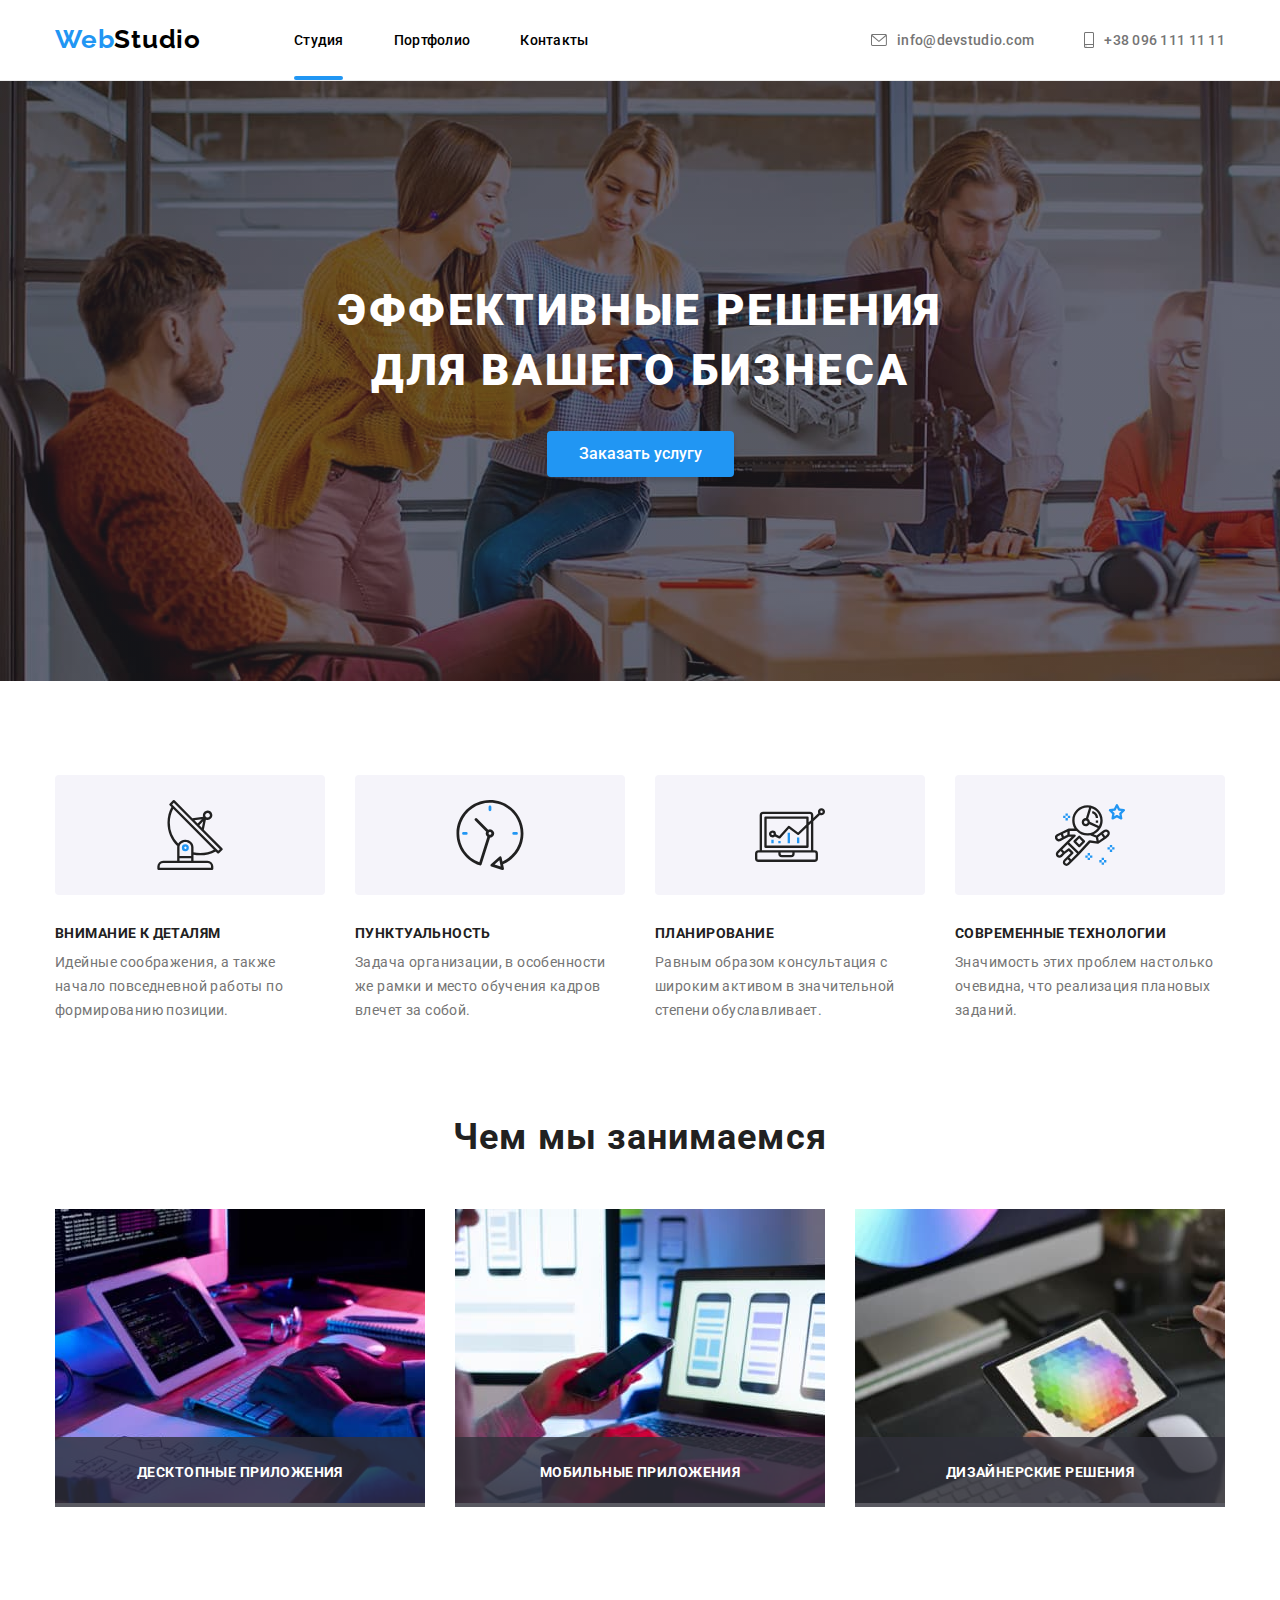
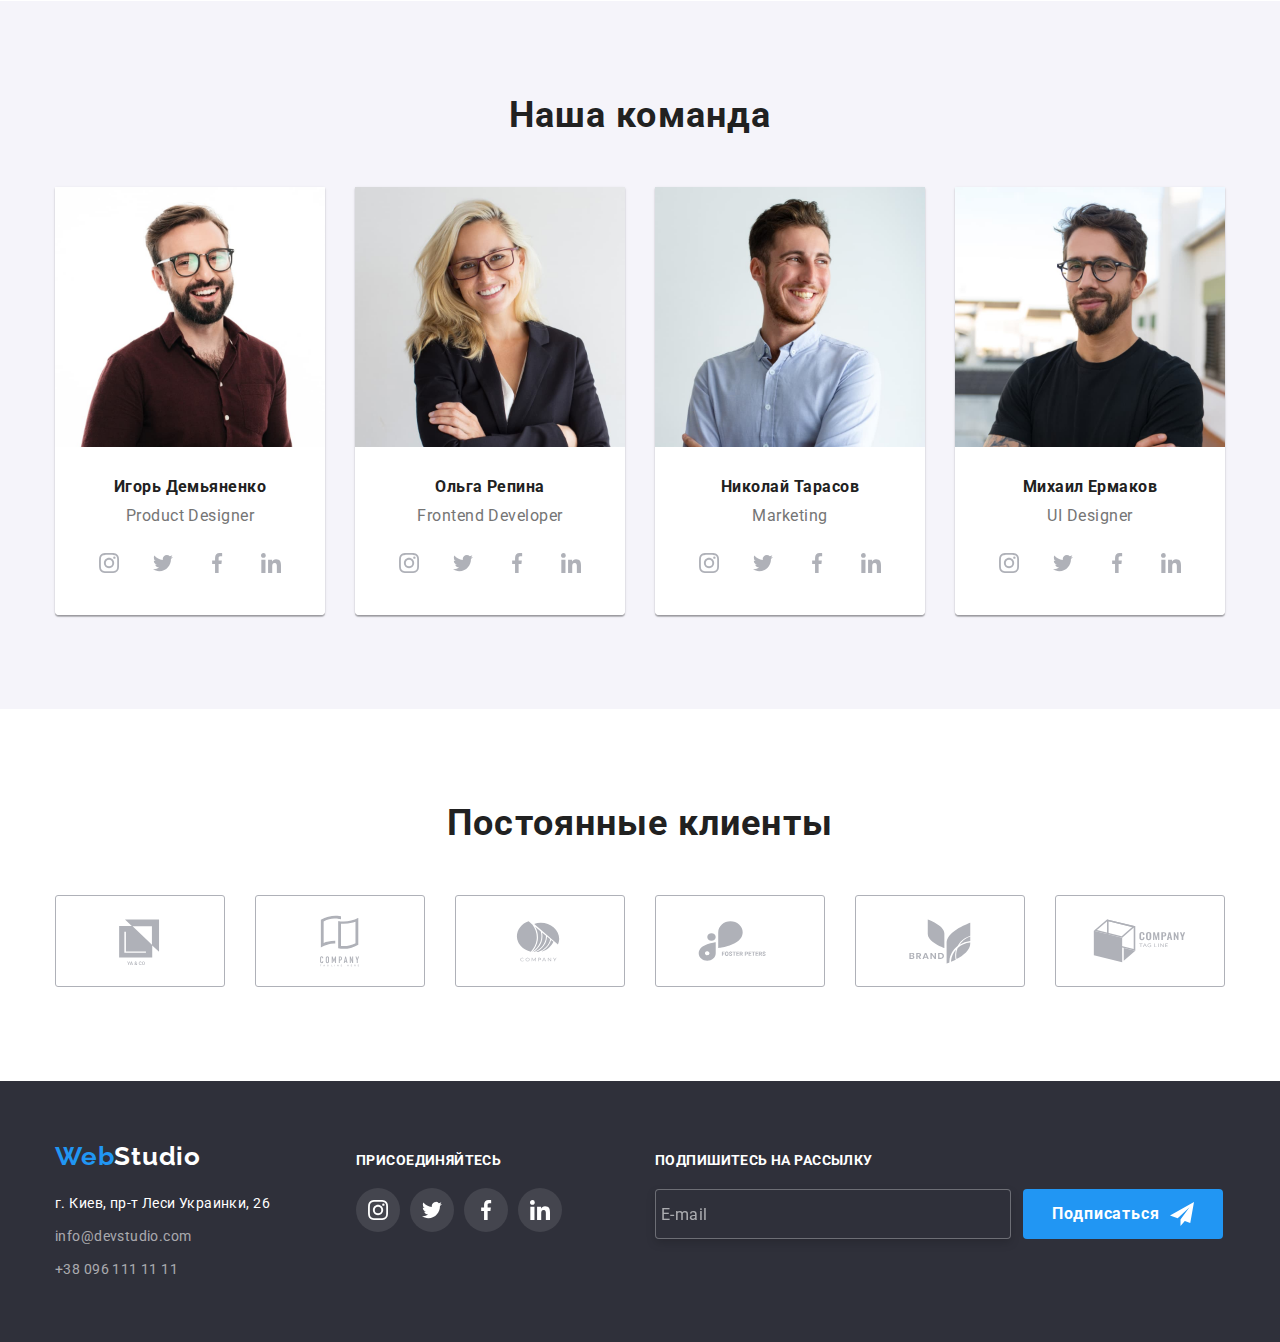
==== index.html @ 6c9bcc51 "HW 8" ====
<!DOCTYPE html>
<html lang="ru">
<head>
    <meta charset="UTF-8">
    <meta http-equiv="X-UA-Compatible" content="IE=edge">
    <meta name="viewport" content="width=device-width, initial-scale=1.0">
    <title>Студия</title>
    <link rel="stylesheet" href="https://fonts.googleapis.com/css2?family=Raleway:wght@700&family=Roboto:wght@400;500;700;900&display=swap" />
    <link rel="stylesheet" href="https://cdnjs.cloudflare.com/ajax/libs/modern-normalize/1.0.0/modern-normalize.min.css" />
    <link rel="stylesheet" href="./css/styles.css">
    <link rel="stylesheet" href="./css/main.min.css" />
</head>
<body class="body">
    
        <!-- HEADER -->

  <header class="page-header">
    <nav class="page-header__nav container">
        <a href="#" class="page-header__logo"><span class="logo-first-part">Web</span>Studio</a>

        <ul class="site-nav">
            <li class="site-nav__item"><a href="./index.html" class="site-nav__link current animation">Студия</a></li>
            <li class="site-nav__item"><a href="./portfolio.html" class="site-nav__link animation">Портфолио</a></li>
            <li class="site-nav__item"><a href="" class="site-nav__link animation">Контакты</a></li>
        </ul>
    
    <ul class="contacts-nav">
        <li class="contacts-nav__item"><a href="mailto:info@devstudio.com" class="contacts-nav__link animation">
            <svg class="contacts-nav__icon" width="16px" height="12px">
                <use href="./images/svg/symbol-defs.svg#icon-envelope"></use>
            </svg> info@devstudio.com
        </a>
        </li>
        <li class="contacts-nav__item"><a href="tel:+380961111111" class="contacts-nav__link animation">
            <svg class="contacts-nav__icon" width="10px" height="16px">
                <use href="./images/svg/symbol-defs.svg#icon-smartphone"></use>
            </svg> +38 096 111 11 11
        </a>
        </li>
    </ul>
    </nav>
</header>
<main>

    <!--Герой-->
    <section class="hero-section overlay">
        <div class="hero container">
            <h1 class="hero__title">Эффективные решения<br>для вашего бизнеса</h1>
            <button type="button" class="button animation" data-modal-open>Заказать услугу</button>
        </div>
    </section>

    <!--ПРЕИМУЩЕСТВА-->
    <section class="section">
        <div class="container">
            <h2 class="title-none">Секция описания</h2>
        <ul class="features-list">
            <li class="features-list__item">
                <div class="features-list__icon">
            <svg width="70px" height="70px">
                <use href="./images/svg/symbol-defs.svg#icon-antenna"></use>
            </svg>
                </div>
                <h2 class="features-list__title">Внимание к деталям</h2>
                <p class="features-list__text">Идейные соображения, а также начало повседневной работы по формированию позиции.
                </p>
            </li>
            <li class="features-list__item">
                <div class="features-list__icon">
                    <svg width="70px" height="70px">
                        <use href="./images/svg/symbol-defs.svg#icon-clock"></use>
                    </svg>
                </div>
                <h2 class="features-list__title">Пунктуальность</h2>
                <p class="features-list__text">Задача организации, в особенности же рамки и место обучения кадров влечет за
                    собой.</p>
            </li>
            <li class="features-list__item">
                <div class="features-list__icon">
                    <svg width="70px" height="70px">
                        <use href="./images/svg/symbol-defs.svg#icon-diagram"></use>
                    </svg>
                </div>
                <h2 class="features-list__title">Планирование</h2>
                <p class="features-list__text">Равным образом консультация с широким активом в значительной степени
                    обуславливает.</p>
            </li>
            <li class="features-list__item">
                <div class="features-list__icon">
                    <svg width="70px" height="70px">
                        <use href="./images/svg/symbol-defs.svg#icon-astronaut"></use>
                    </svg>
                </div>
                <h2 class="features-list__title">Современные технологии</h2>
                <p class="features-list__text">Значимость этих проблем настолько очевидна, что реализация плановых заданий.</p>
            </li>
        </ul>
        </div>

    </section>

    <!--Чем мы занимаемся-->
    <section class="section">
<div class="container">
        <h2 class="section-title">Чем мы занимаемся</h2>
        <uL class="work-list">
            <li class="work-list__item"><img src="./images/box1.jpg" alt="рабочий стол1" width="370">
                <p class="work-list__text">десктопные приложения</p>
            </li>
            <li class="work-list__item"><img src="./images/box2.jpg" alt="рабочий стол2" width="370">
                <p class="work-list__text">мобильные приложения</p>
            </li>
            <li class="work-list__item"><img src="./images/box3.jpg" alt="рабочий стол3" width="370">
                <p class="work-list__text">дизайнерские решения</p>
            </li>
        </uL>
        </div>

    </section>

    <!--Наша команда-->
    <section class="section section-color">
        <div class="container">

        <h2 class="section-title">Наша команда</h2>

        <ul class="team-list">
            <li class="team-list__item">
                <img class="team-list__photo" src="./images/productdesigner.jpg" alt="product designer" width="270">
            <div class="team-description">
                <h3 class="team-description__member">Игорь Демьяненко</h3>
                <p class="team-description__position">Product Designer</p>

                <ul class="icons-list">
                    <li class="icons-list__item">
                        <a href="" class="icons-list__link animation">
                            <svg class="icons-list__icon">
                                <use href="./images/svg/symbol-defs.svg#icon-instagram"></use>
                            </svg>
                        </a>
                    </li>
                    <li class="icons-list__item">
                        <a href="" class="icons-list__link animation">
                            <svg class="icons-list__icon">
                                <use href="./images/svg/symbol-defs.svg#icon-twitter"></use>
                            </svg>
                        </a>
                    </li>
                    <li class="icons-list__item">
                        <a href="" class="icons-list__link animation">
                            <svg class="icons-list__icon">
                                <use href="./images/svg/symbol-defs.svg#icon-facebook"></use>
                            </svg>
                        </a>
                    </li>
                    <li class="icons-list__item">
                        <a href="" class="icons-list__link animation">
                            <svg class="icons-list__icon">
                                <use href="./images/svg/symbol-defs.svg#icon-linkedin"></use>
                            </svg>
                        </a>
                    </li>                
                </ul>
            </div>
            </li>
            <li class="team-list__item">
                <img class="team-list__photo" src="./images/frontend.jpg" alt="fronten developer" width="270">
                <div class="team-description">
                    <h3 class="team-description__member">Ольга Репина</h3>
                    <p class="team-description__position">Frontend Developer</p>

                <ul class="icons-list">
                    <li class="icons-list__item">
                        <a href="" class="icons-list__link animation">
                            <svg class="icons-list__icon">
                                <use href="./images/svg/symbol-defs.svg#icon-instagram"></use>
                            </svg>
                        </a>
                    </li>
                    <li class="icons-list__item">
                        <a href="" class="icons-list__link animation">
                            <svg class="icons-list__icon">
                                <use href="./images/svg/symbol-defs.svg#icon-twitter"></use>
                            </svg>
                        </a>
                    </li>
                    <li class="icons-list__item">
                        <a href="" class="icons-list__link animation">
                            <svg class="icons-list__icon">
                                <use href="./images/svg/symbol-defs.svg#icon-facebook"></use>
                            </svg>
                        </a>
                    </li>
                    <li class="icons-list__item">
                        <a href="" class="icons-list__link animation">
                            <svg class="icons-list__icon">
                                <use href="./images/svg/symbol-defs.svg#icon-linkedin"></use>
                            </svg>
                        </a>
                    </li>
                </ul>
                </div>
            </li>
            <li  class="team-list__item">
                <img class="team-list__photo" src="./images/marketing.jpg" alt="marketing" width="270">
                <div class="team-description">
                    <h3 class="team-description__member">Николай Тарасов</h3>
                    <p class="team-description__position">Marketing</p>

                <ul class="icons-list">
                    <li class="icons-list__item">
                        <a href="" class="icons-list__link animation">
                            <svg class="icons-list__icon">
                                <use href="./images/svg/symbol-defs.svg#icon-instagram"></use>
                            </svg>
                        </a>
                    </li>
                    <li class="icons-list__item">
                        <a href="" class="icons-list__link animation">
                            <svg class="icons-list__icon">
                                <use href="./images/svg/symbol-defs.svg#icon-twitter"></use>
                            </svg>
                        </a>
                    </li>
                    <li class="icons-list__item">
                        <a href="" class="icons-list__link animation">
                            <svg class="icons-list__icon">
                                <use href="./images/svg/symbol-defs.svg#icon-facebook"></use>
                            </svg>
                        </a>
                    </li>
                    <li class="icons-list__item">
                        <a href="" class="icons-list__link animation">
                            <svg class="icons-list__icon">
                                <use href="./images/svg/symbol-defs.svg#icon-linkedin"></use>
                            </svg>
                        </a>
                    </li>
                </ul>
                </div>
            </li>
            <li class="team-list__item">
                <img class="team-list__photo" src="./images/ui.jpg" alt="ui designer" width="270">
                <div class="team-description">
                    <h3 class="team-description__member">Михаил Ермаков</h3>
                    <p class="team-description__position">UI Designer</p>
                    
                <ul class="icons-list">
                    <li class="icons-list__item">
                        <a href="" class="icons-list__link animation">
                            <svg class="icons-list__icon">
                                <use href="./images/svg/symbol-defs.svg#icon-instagram"></use>
                            </svg>
                        </a>
                    </li>
                    <li class="icons-list__item">
                        <a href="" class="icons-list__link animation">
                            <svg class="icons-list__icon">
                                <use href="./images/svg/symbol-defs.svg#icon-twitter"></use>
                            </svg>
                        </a>
                    </li>
                    <li class="icons-list__item">
                        <a href="" class="icons-list__link animation">
                            <svg class="icons-list__icon">
                                <use href="./images/svg/symbol-defs.svg#icon-facebook"></use>
                            </svg>
                        </a>
                    </li>
                    <li class="icons-list__item">
                        <a href="" class="icons-list__link animation">
                            <svg class="icons-list__icon">
                                <use href="./images/svg/symbol-defs.svg#icon-linkedin"></use>
                            </svg>
                        </a>
                    </li>
                </ul>
                </div>
            </li>
        </ul>
    </div>
    </section>

<!-- CLIENTS SECTION -->

    <section class="section">
        <div class="container">
            <h2 class="section-title">Постоянные клиенты</h2>
            <ul class="clients-list">
                <li class="clients-list__item">
                    <a href="#" class="clients-list__link animation">
                        <svg width="106px" height="60px" class="clients-list__icon">
                            <use href="./images/svg/symbol-defs.svg#icon-logo1"></use>
                        </svg>
                    </a>
                </li>
                <li class="clients-list__item">
                    <a href="#" class="clients-list__link animation">
                        <svg width="106px" height="60px" class="clients-list__icon">
                            <use href="./images/svg/symbol-defs.svg#icon-logo2"></use>
                        </svg>
                    </a>
                </li>
                <li class="clients-list__item">
                    <a href="#" class="clients-list__link animation">
                        <svg width="106px" height="60px" class="clients-list__icon">
                            <use href="./images/svg/symbol-defs.svg#icon-logo3"></use>
                        </svg>
                    </a>
                </li>
                <li class="clients-list__item">
                    <a href="#" class="clients-list__link animation">
                        <svg width="106px" height="60px" class="clients-list__icon">
                            <use href="./images/svg/symbol-defs.svg#icon-logo4"></use>
                        </svg>
                    </a>
                </li>
                <li class="clients-list__item">
                    <a href="#" class="clients-list__link animation">
                        <svg width="106px" height="60px" class="clients-list__icon">
                            <use href="./images/svg/symbol-defs.svg#icon-logo5"></use>
                        </svg>
                    </a>
                </li>
                <li class="clients-list__item">
                    <a href="#" class="clients-list__link animation">
                        <svg width="106px" height="60px" class="clients-list__icon">
                            <use href="./images/svg/symbol-defs.svg#icon-logo6"></use>
                        </svg>
                    </a>
                </li>
            </ul>
        </div>
    </section>

</main>

<!--Футер-->
<footer class="footer">
    <div class="container footer-container">
        <div class="footer-adress">
            <a
                href="#"
                class="logo-footer"
            ><span class="logo-first-part">Web</span>Studio</a>

            <ul class="contacts-list">
                <li class="contacts-list__street"><a href="address:г.Киев,пр-тЛесиУкраинки,26">г. Киев, пр-т Леси
                        Украинки,
                        26</a></li>
                <li class="contacts-list__contact"><a href="mailto:info@devstudio.com">info@devstudio.com</a></li>
                <li class="contacts-list__contact"><a href="tel:+380961111111">+38 096 111 11 11</a></li>
            </ul>

        </div>
        <div class="footer-icons">
            <p class="footer-icons__title">присоединяйтесь</p>
            <ul class="footer-icons__list">
                <li class="footer-icons__item">
                    <a
                        class="footer-icons__link animation"
                        href="">
                        <svg width="20px" height="20px" class="footer-icons__icon">
                            <use href="./images/svg/symbol-defs.svg#icon-instagram"></use>
                        </svg>
                    </a>
                </li>
                <li class="footer-icons__item">
                    <a
                        class="footer-icons__link animation"href="">
                        <svg width="20px" height="20px" class="footer-icons__icon">
                            <use href="./images/svg/symbol-defs.svg#icon-twitter"></use>
                        </svg>
                    </a>
                </li>
                <li class="footer-icons__item">
                    <a
                        class="footer-icons__link animation"href="">
                        <svg width="20px" height="20px" class="footer-icons__icon">
                            <use href="./images/svg/symbol-defs.svg#icon-facebook"></use>
                        </svg>
                    </a>
                </li>
                <li class="footer-icons__item">
                    <a
                        class="footer-icons__link animation"href="">
                        <svg width="20px" height="20px" class="footer-icons__icon">
                            <use href="./images/svg/symbol-defs.svg#icon-linkedin"></use>
                        </svg>
                    </a>
                </li>
            </ul>
        </div>

        <form class="footer-form">

            <p class="subscribe-title">Подпишитесь на рассылку</p>

            <div class="footer-subscribe">
                <label class="footer-subscribe__lable">
                    <input class="footer-subscribe__input" type="email" name="email" placeholder="E-mail" required/>
                </label>
                <button
                    class="footer-subscribe__button animation"
                    type="submit">Подписаться
                    <svg class="footer-subscribe__svg" width="24px" height="24px">
                        <use href="./images/svg/symbol-defs.svg#icon-send"></use>
                    </svg>

                </button>
            </div>
        </form>

    </div>
    </div>
</footer>

        <div class="backdrop is-hidden" data-modal>
            <div class="modal">
                <button class="modal-close animation" data-modal-close>
                    <svg width="11px" height="11px">
                        <use href="./images/svg/symbol-defs.svg#icon-button"></use>
                    </svg>
                </button>

                
                <form class="modal-form" name="callback-form" autocomplete="on">
                    <p class="modal-form__title">Оставьте свои данные, мы вам перезвоним</p>
                    
                    <label class="modal-form__lable">
                        <span class="modal-form__data">Имя</span>
                        <input class="modal-form__input" type="text" name="username" required autofocus/>
                        <svg class="modal-form__icon anmation" width="18px" height="18px">
                            <use href="./images/svg/symbol-defs.svg#icon-person"></use>
                        </svg>
                    </label>


                    <label class="modal-form__lable">
                        <span class="modal-form__data">Телефон</span>
                        <input class="modal-form__input" type="tel" name="phone_number" required />
                        <svg class="modal-form__icon anmation" width="18px" height="18px">
                            <use href="./images/svg/symbol-defs.svg#icon-phone"></use>
                        </svg>
                    </label>

                    <label class="modal-form__lable">
                        <span class="modal-form__data">Email</span>
                        <input class="modal-form__input" type="email" name="email" required />
                        <svg class="modal-form__icon anmation" width="18px" height="18px">
                            <use href="./images/svg/symbol-defs.svg#icon-email"></use>
                        </svg>
                    </label>

                    <label class="modal-form__lable">
                        <span class="modal-form__data">Комментарий</span>
                        <textarea class="modal-form__comment animation" name="comment" placeholder="Введите текст"></textarea>
                    </label>

                    <label class="policy-form">
                        <input class="policy-form__input" type="checkbox" name="policy" required />
                        <span class="policy-form__checkbox"></span>
                        <span class="policy-form__lable">Соглашаюсь с рассылкой и принимаю <span class="policy-form__link"><a href="#">Условия договора</a></span></span>
                    </label>

                        <button class="policy-form__button animation" type="submit">Отправить</button>
                    
                    </form>
            </div>
        </div>

<script src="./js/modal.js"></script>
</body>
</html>
---- css/styles.css ----
/* ПОРТФОЛИО */
/* 
.portfolio-list {
  display: flex;
  flex-wrap: wrap;
  padding-bottom: 94px;
}

.portfolio-list__item {
  width: 370px;
  margin: 0 30px 30px 0;
}

.portfolio-list__item:nth-child(3n) {
  margin-right: 0;
}

.portfolio-overlay__project {
  display: block;
  width: 100%;
  height: auto;
}

.text-holder__title {
  padding-top: 20px;
  padding-left: 24px;
  padding-right: 24px;
  padding-bottom: 0px;
  margin-bottom: 4px;
}

.text-holder__text {
  padding-top: 0px;
  padding-left: 24px;
  padding-right: 24px;
  padding-bottom: 20px;
}

.text-holder {
  border: 1px solid var(--gray);
  background-color: var(--primary-background-color);
}

.text-holder__title {
  color: var(--title-text-color);
  font-weight: bold;
  font-size: 18px;
  line-height: 2.111;
  letter-spacing: 0.06em;
}

.text-holder__text {
  font-size: 16px;
  line-height: 1.875;
  letter-spacing: 0.03em;
}

.portfolio-list__link:hover,
.portfolio-list__link:focus {
  display: block;
  border-radius: 0px 0px 4px 4px;
  transition: opacity 250ms var(--animation-timing-function);
}

.portfolio-overlay {
  position: relative;
  overflow: hidden;
}

.thumb {
  position: absolute;

  top: 0;
  left: 0;
  width: 100%;
  height: 100%;

  transform: translateY(100%);
  transition: transform 250ms var(--animation-timing-function);
  background-color: rgba(33, 150, 243, 0.9);
}

.thumb__text {
  font-family: Roboto;
  font-style: normal;
  font-weight: normal;
  font-size: 18px;
  line-height: 1.555;
  letter-spacing: 0.03em;
  color: rgba(255, 255, 255, 1);
  margin: 63px 24px;
}

.portfolio-list__link:hover .thumb,
.portfolio-list__link:focus .thumb {
  transform: translateY(0);
}

.portfolio-list__item:hover {
  box-shadow: 0px 1px 3px rgba(0, 0, 0, 0.12), 0px 1px 1px rgba(0, 0, 0, 0.14),
    0px 2px 1px rgba(0, 0, 0, 0.2);
} */
/* FOOTER */

/* .footer {
  background-color: var(--footer-hero);
  padding-top: 60px;
  padding-bottom: 60px;
  display: block;
}

.footer-container {
  display: flex;
  align-items: baseline;
}

.footer-adress {
  width: 231px;
  margin-right: 70px;
}

.contacts-list__street {
  margin-bottom: 9px;
}

.contacts-list__contact:not(:last-child) {
  display: inline-block;
  margin-bottom: 9px;
}

/* .logo-first-part {
  color: var(--accent-color);
  font-family: Raleway;
  font-weight: bold;
  font-size: 26px;
  line-height: 1.192;
  letter-spacing: 0.03em;
}

.logo-footer {
  display: block;
  color: var(--primary-background-color);
  font-family: Raleway;
  font-weight: 700;
  font-size: 26px;
  line-height: 1.192;
  letter-spacing: 0.03em;
  margin-bottom: 20px;
} */

/* .contacts-list__street {
  color: var(--primary-background-color);
  font-family: Roboto, sans-serif;
  font-size: 14px;
  line-height: 1.714;
  letter-spacing: 0.03em;
}

.contacts-list__contact {
  color: var(--footer-contact-color);
  font-family: Roboto, sans-serif;
  font-size: 14px;
  line-height: 1.714;
  letter-spacing: 0.03em;
}  */

/* .footer-icons {
  margin-right: 93px;
}

.footer-icons__title {
  font-family: Roboto;
  font-style: normal;
  font-weight: bold;
  font-size: 14px;
  line-height: 1.142;
  letter-spacing: 0.03em;
  text-transform: uppercase;

  color: var(--primary-background-color);
}

.footer-icons__list {
  display: flex;
  margin-top: 20px;
  width: 206px;
}

.footer-icons__item:not(:last-child) {
  margin-right: 10px;
}

.footer-icons__link {
  display: flex;
  justify-content: center;
  align-items: center;
  width: 44px;
  height: 44px;
  border-radius: 50%;
  background: rgba(255, 255, 255, 0.1);
}

.footer-icons__link:hover,
.footer-icons__link:focus {
  background: var(--accent-color);
}

.footer-icons__icon {
  fill: var(--primary-background-color);
} */

/* ФОРМА В ФУТЕРЕ */

/* .subscribe-title {
  display: block;
  margin-bottom: 20px;
  font-weight: bold;
  font-size: 14px;
  line-height: 1.14;
  letter-spacing: 0.03em;
  text-transform: uppercase;
  color: var(--white-color);
  color: var(--primary-background-color);
}

.footer-subscribe {
  display: flex;
}

.footer-subscribe__input {
  padding: 5px 5px;
  margin-right: 12px;
  border: 1px solid rgba(255, 255, 255, 0.3);
  box-sizing: border-box;
  filter: drop-shadow(0px 4px 4px rgba(0, 0, 0, 0.15));
  border-radius: 4px;
  width: 356px;
  height: 50px;

  font-family: inherit;
  font-size: 100%;
  line-height: 1.15;

  background-color: var(--footer-hero);
}

.footer-subscribe__input::placeholder {
  font-family: Roboto;
  font-style: normal;
  font-weight: normal;
  font-size: 16px;
  line-height: 1.25;

  display: flex;
  align-items: center;
  letter-spacing: 0.03em;

  color: rgba(255, 255, 255, 0.6);
}

.footer-subscribe__button {
  display: flex;
  justify-content: center;
  align-items: center;

  color: var(--primary-background-color);
  background-color: var(--accent-color);
  width: 200px;
  height: 50px;
  font-weight: bold;
  font-size: 16px;
  line-height: 1.87;
  letter-spacing: 0.06em;
  border-radius: 4px;

  border: none;
  cursor: pointer;
}

.footer-subscribe__button:hover,
.footer-subscribe__button:focus,
.footer-subscribe__button:active {
  color: var(--primary-background-color);
  background-color: var(--accent-color);
}
.footer-subscribe__svg {
  margin-left: 10px;
} */

/* МОДАЛЬНОЕ ОКНО */

/* .backdrop {
  position: fixed;
  top: 0;
  left: 0;
  z-index: 2;
  width: 100%;
  height: 100%;
  background-color: rgba(0, 0, 0, 0.2);

  opacity: 1;
  transition: opacity 250ms var(--animation-timing-function);
} */

/* .modal {
  position: absolute;
  top: 50%;
  left: 50%;

  transform: translate(-50%, -50%) scale(1);
  transition: transform 250ms var(--animation-timing-function);

  min-width: 528px;
  min-height: 581px;

  background-color: var(--primary-background-color);
  box-shadow: 0px 1px 3px rgba(0, 0, 0, 0.12), 0px 1px 1px rgba(0, 0, 0, 0.14),
    0px 2px 1px rgba(0, 0, 0, 0.2);
  border-radius: 4px;
}

.modal-close:hover,
.modal-close:focus {
  fill: var(--accent-color);
}

.is-hidden .modal {
  transform: translate(-50%, -50%) rotate(90deg);
}

.is-hidden {
  opacity: 0;
  pointer-events: none;
  visibility: hidden;
  transition: opacity 250ms var(--animation-timing-function),
    visibility 250ms var(--animation-timing-function);
}

.modal-close {
  position: absolute;
  top: 0;
  right: 0;
  width: 30px;
  height: 30px;
  border-radius: 50%;
  border: 1px solid rgba(0, 0, 0, 0.1);
  background-color: var(--primary-background-color);
  color: rgba(0, 0, 0, 1);

  margin-top: 8px;
  margin-right: 8px;

  display: flex;
  justify-content: center;
  align-items: center;
  cursor: pointer;
} */
/* ФОРМА ЗАКАЗА ОБРАТНОГО ЗВОНКА */

/* .modal-form {
  display: block;
  margin-left: auto;
  padding: 40px;
}
.modal-form__title {
  color: var(--title-text-color);
  font-family: Roboto;
  font-style: normal;
  font-weight: bold;
  font-size: 20px;
  line-height: 1.15;
  text-align: center;
  letter-spacing: 0.03em;
  padding-bottom: 12px;
}

.modal-form__lable {
  position: relative;
  display: flex;
  flex-direction: column;
  margin-bottom: 10px;
}

.modal-form__lable ::placeholder {
  font-size: 12px;
  line-height: 1.166;
  letter-spacing: 0.01em;

  color: rgba(117, 117, 117, 0.5);
}

.modal-form__data {
  margin-bottom: 4px;
  font-size: 12px;
  line-height: 1.166;
  letter-spacing: 0.01em;
  color: #757575;
}

.modal-form__input {
  height: 40px;
  border: 1px solid rgba(33, 33, 33, 0.2);
  border-radius: 4px;
  padding-left: 40px;
  font: inherit;
}

.modal-form__icon {
  position: absolute;
  left: 12px;
  bottom: 4px;
  transform: translateY(-50%);
  display: inline-block;
}

.modal-form__lable:focus-within .modal-form__input {
  outline-color: var(--accent-color);
}

.modal-form__lable:focus-within .modal-form__icon {
  fill: var(--accent-color);
}

.modal-form__input:hover {
  border-color: var(--accent-color);
  transition: border-color 250ms var(--timing);
}

.modal-form__comment {
  border: 1px solid rgba(33, 33, 33, 0.2);
  border-radius: 4px;
  height: 120px;
  padding: 12px 16px;
  resize: none;
}

.modal-form__comment:hover {
  border-color: var(--accent-color);
  transition: border-color 250ms var(--animation-timing-function);
}

.modal-form__comment:focus-within {
  outline-color: var(--accent-color);
}

.policy-form {
  padding-top: 20px;
  padding-bottom: 30px;
  display: flex;
  align-items: center;
}

.policy-form__input {
  position: absolute;
  width: 1px;
  height: 1px;
  margin: -1px;
  border: 0;
  padding: 0;
  clip: rect(0 0 0 0);
  overflow: hidden;
}

.policy-form__checkbox {
  display: inline-block;
  width: 16px;
  height: 15px;
  margin-right: 8px;
  border: 2px solid var(--title-text-color);
  border-radius: 2px;
}

.policy-form__input:checked + .policy-form__checkbox {
  border-color: transparent;
  background-color: var(--accent-color);
  background-image: url('../images/svg/check.svg');
  background-size: contain;
  background-origin: border-box;
}

.policy-form__link {
  color: var(--accent-color);
  text-decoration: underline;
}

.policy-form__lable {
  font-family: Roboto;
  font-style: normal;
  font-weight: normal;
  font-size: 14px;
  line-height: 1.714;
  letter-spacing: 0.03em;
}

.policy-form__button {
  position: relative;
  left: 50%;
  transform: translate(-50%, 0);
  padding: 10px 55px;
  color: var(--primary-background-color);
  background-color: var(--accent-color);
  width: 200px;
  height: 50px;
  box-shadow: 0px 4px 4px rgba(0, 0, 0, 0.15);
  border-radius: 4px;
}

.policy-form__button:hover,
.policy-form__button:focus {
  background-color: rgba(24, 140, 232, 1);
  box-shadow: 0px 4px 4px 0px rgba(0, 0, 0, 0.25);
} */
---- css/main.min.css ----
:root{--primary-text-color: rgba(117, 117, 117, 1);--title-text-color: rgba(33, 33, 33, 1);--accent-color: rgba(33, 150, 243, 1);--footer-hero: rgba(47, 48, 58, 1);--primary-background-color: rgba(255, 255, 255, 1);--secondary-background-color: rgba(245, 244, 250, 1);--black: rgba(0, 0, 0, 1);--footer-contact-color: rgba(255, 255, 255, 0.6);--gray: rgba(238, 238, 238, 1);--icons-color: rgba(175, 177, 184, 1);--background-footer-icons: rgba(255, 255, 255, 0, 1);--background-overflow: rgba(47, 48, 58, 0.8);--animation-timing-function: cubic-bezier(0.4, 0, 0.2, 1)}.body{background-color:var(--primary-background-color);color:var(--primary-text-color);font-family:Roboto, sans-serif;font-style:normal;font-weight:normal}.animation{transition-property:color, fill, background-color, border, box-shadow, opacity, transform;transition-duration:250ms;transition-timing-function:var(--animation-timing-function)}.container{width:1200px;margin:0 auto;padding:0 15px}h1,h2,h3,h4{margin:0}ul{list-style:none;padding:0;margin:0}a{color:inherit;text-decoration:none}p{margin:0}.list{margin:0px;list-style:none}.page-header__logo,.logo-footer,.logo-first-part{font-family:Raleway;font-weight:700;font-size:26px;line-height:1.192;letter-spacing:0.03em}.page-header__logo{padding-top:24px;padding-bottom:25px;color:var(--black)}.logo-footer{display:block;color:var(--primary-background-color);margin-bottom:20px}.logo-first-part{color:var(--accent-color)}.page-header__nav,.contacts-nav__link{display:flex;align-items:center}.site-nav__link,.contacts-nav__link{padding-top:32px;padding-bottom:32px;font-weight:500;font-size:14px;line-height:1.142;letter-spacing:0.02em}.page-header{border-bottom:1px solid #ececec}.site-nav{display:flex;margin-left:93px}.site-nav__link{position:relative;display:block;color:var(--black)}.site-nav__link .current{color:var(--accent-color)}.site-nav__item:not(:last-child){margin-right:50px}.contacts-nav{display:flex;margin-left:auto}.contacts-nav__item:not(:last-child){margin-right:50px}.site-nav .current::after{content:'';position:absolute;bottom:0;display:block;width:99%;height:4px;background-color:var(--accent-color);border-radius:2px;opacity:1}.site-nav__link:hover,.site-nav__link:focus{color:var(--accent-color)}.contacts-nav__link:hover,.contacts-nav__link:focus{color:var(--accent-color)}.contacts-nav__icon{margin-right:10px;fill:currentColor}.button{padding:10px 32px;color:var(--primary-background-color);background-color:var(--accent-color);font-weight:500;font-size:16px;line-height:1.625;text-align:center;letter-spacing:inherit;border-radius:4px;border:none;display:inline-block;text-align:center;align-items:flex-start;box-shadow:0px 4px 4px rgba(0,0,0,0.15);border-radius:4px}.button:hover,.button:focus{background-color:var(--accent-color);color:var(--primary-background-color);cursor:pointer;box-shadow:0px 3px 1px rgba(0,0,0,0.1),0px 1px 2px rgba(0,0,0,0.08),0px 2px 2px rgba(0,0,0,0.12);border-radius:4px}.hero-section{text-align:center;background:var(--footer-hero);padding-top:200px;padding-bottom:200px;width:100%;max-width:1600px;height:600px;margin-right:auto;margin-left:auto}.hero__title{color:var(--primary-background-color);font-weight:900;font-size:44px;line-height:1.363;text-align:center;letter-spacing:0.06em;text-transform:uppercase;margin-top:0px;margin-bottom:30px}.overlay{background-image:linear-gradient(to right, rgba(47,48,58,0.4), rgba(47,48,58,0.4)),url(../images/img.jpg);background-repeat:no-repeat;background-size:cover}.title-none{display:none}.features-list{display:flex;margin-top:0px;margin-bottom:0px;padding-top:94px;padding-inline-start:0}.features-list__item:not(:last-child){margin-right:30px}.features-list__icon{display:flex;width:270px;height:120px;justify-content:center;align-items:center;background-color:var(--secondary-background-color);border-radius:4px}.features-list__title{color:var(--title-text-color);font-size:14px;line-height:1.142;letter-spacing:.03em;text-transform:uppercase;margin-top:30px;margin-bottom:10px}.features-list__text{font-size:14px;line-height:1.714;letter-spacing:.03em}.work-list{display:flex;padding-bottom:94px}.work-list__item{position:relative;z-index:1;margin-right:30px}.work-list__text{position:absolute;bottom:0;right:0;margin:0;width:100%;font-weight:bold;font-size:14px;line-height:1.142;text-align:center;letter-spacing:0.03em;text-transform:uppercase;color:var(--primary-background-color);background-color:var(--background-overflow);padding:27px}.work-list__item:not(:last-child){margin-right:30px}.section-title{color:var(--title-text-color);font-weight:bold;font-size:36px;line-height:1.166;text-align:center;letter-spacing:0.03em;padding-top:94px;padding-bottom:50px}.section-color{background-color:var(--secondary-background-color)}.section-title{color:var(--title-text-color);font-weight:bold;font-size:36px;line-height:1.166;letter-spacing:.03em;text-align:center;padding-top:94px;padding-bottom:50px}.team-list{display:flex;padding-bottom:94px;width:270px;text-align:center}.team-list__photo{display:block;height:auto;width:270px}.team-list__item{margin-right:30px;box-shadow:0px 1px 3px rgba(0,0,0,0.12),0px 1px 1px rgba(0,0,0,0.14),0px 2px 1px rgba(0,0,0,0.2);border-radius:0px 0px 4px 4px}.team-list__item:nth-child(4){margin-right:0px}.team-description{background-color:var(--primary-background-color);display:inline-block;width:270px;border-radius:0px 0px 4px 4px}.team-description__member{padding:30px 9px 0;color:var(--title-text-color);font-size:16px;line-height:1.187;letter-spacing:.03em}.team-description__position{font-size:16px;line-height:1.187;letter-spacing:.03em;padding:0 20px;margin-top:10px}.contacts-list__street,.contacts-list__contact{font-size:16px;line-height:1.187;letter-spacing:0.03em}.icons-list{display:flex;justify-content:center;margin-top:16px;padding:0 32px 30px}.icons-list__item:not(:last-child){margin-right:10px}.icons-list__link{width:44px;height:44px;padding:12px;border-radius:50%;display:flex;justify-content:center;align-items:center}.icons-list__link:hover,.icons-list__link:focus{background-color:var(--accent-color);color:var(--primary-background-color)}.icons-list__link:hover .icons-list__icon,.icons-list__link:focus .icons-list__icon{fill:var(--primary-background-color)}.icons-list__icon{width:20px;height:20px;fill:var(--icons-color)}.clients-list{display:flex;padding-bottom:94px}.clients-list__item:not(:last-child){margin-right:30px}.clients-list__link{border:1px solid var(--icons-color);color:var(--icons-color);display:flex;width:170px;height:92px;border-radius:3px}.clients-list__link:hover,.clients-list__link:focus{border-color:var(--accent-color);color:var(--accent-color)}.clients-list__icon{margin:16px 32px;fill:currentColor}.clients-list__link:hover .clients-list__icon,.clients-list__link:focus .clients-list__icon{fill:currentColor}.hide{display:none}.filter-list{width:611px;margin:0px auto;padding:94px 0 50px;display:flex;justify-content:space-between}.filter-list__item{display:flex;justify-content:center;align-items:center}.filter-list__item:not(:last-child){margin-right:8px}.filter-list__button{color:var(--title-text-color);font-family:inherit;font-weight:500;font-size:16px;line-height:1.63;text-align:center;cursor:pointer;border:0;background-color:var(--secondary-background-color);border-radius:4px;padding:6px 22px}.filter-list__button:hover,.filter-list__button:focus{color:var(--primary-background-color);background-color:var(--accent-color)}.portfolio-list{display:flex;flex-wrap:wrap;padding-bottom:94px}.portfolio-list__item{width:370px;margin:0 30px 30px 0}.portfolio-list__item:nth-child(3n){margin-right:0}.portfolio-overlay__project{display:block;width:100%;height:auto}.text-holder{border:1px solid var(--gray);background-color:var(--primary-background-color)}.text-holder__title{color:var(--title-text-color);font-weight:bold;font-size:18px;line-height:2.111;letter-spacing:0.06em;padding:20px 24px 0;margin-bottom:4px}.text-holder__text{font-size:16px;line-height:1.875;letter-spacing:0.03em;padding:0 24px 20px}.portfolio-list__link:hover,.portfolio-list__link:focus{display:block;border-radius:0px 0px 4px 4px;transition:opacity 250ms var(--animation-timing-function)}.portfolio-overlay{position:relative;overflow:hidden}.thumb{position:absolute;top:0;left:0;width:100%;height:100%;transform:translateY(100%);transition:transform 250ms var(--animation-timing-function);background-color:rgba(33,150,243,0.9)}.thumb__text{font-size:18px;line-height:1.555;letter-spacing:0.03em;color:#fff;margin:63px 24px}.portfolio-list__link:hover .thumb,.portfolio-list__link:focus .thumb{transform:translateY(0)}.portfolio-list__item:hover{box-shadow:0px 1px 3px rgba(0,0,0,0.12),0px 1px 1px rgba(0,0,0,0.14),0px 2px 1px rgba(0,0,0,0.2)}.contacts-list__street,.contacts-list__contact{font-family:Roboto, sans-serif;font-size:14px;line-height:1.714;letter-spacing:0.03em}.footer{background-color:var(--footer-hero);padding-top:60px;padding-bottom:60px;display:block}.footer-container{display:flex;align-items:baseline}.footer-adress{width:231px;margin-right:70px}.contacts-list__street{margin-bottom:9px;color:var(--primary-background-color)}.contacts-list__contact:not(:last-child){display:inline-block;margin-bottom:9px}.contacts-list__contact{color:var(--footer-contact-color)}.footer-icons{margin-right:93px}.footer-icons__title{font-family:Roboto;font-weight:bold;font-size:14px;line-height:1.142;letter-spacing:0.03em;text-transform:uppercase;color:var(--primary-background-color)}.footer-icons__list{display:flex;margin-top:20px;width:206px}.footer-icons__item:not(:last-child){margin-right:10px}.footer-icons__link{display:flex;justify-content:center;align-items:center;width:44px;height:44px;border-radius:50%;background:rgba(255,255,255,0.1)}.footer-icons__link:hover,.footer-icons__link:focus{background:var(--accent-color)}.footer-icons__icon{fill:var(--primary-background-color)}.footer-subscribe{display:flex}.subscribe-title{display:block;margin-bottom:20px;font-weight:bold;font-size:14px;line-height:1.14;letter-spacing:.03em;text-transform:uppercase;color:var(--primary-background-color)}.footer-subscribe__input{padding:5px 5px;margin-right:12px;border:1px solid rgba(255,255,255,0.3);box-sizing:border-box;filter:drop-shadow(0px 4px 4px rgba(0,0,0,0.15));border-radius:4px;width:356px;height:50px;font-family:inherit;font-size:100%;line-height:1.15;background-color:var(--footer-hero)}.footer-subscribe__input::placeholder{font-family:Roboto;font-size:16px;line-height:1.25;letter-spacing:.03em;display:flex;align-items:center;color:rgba(255,255,255,0.6)}.footer-subscribe__button{display:flex;justify-content:center;align-items:center;color:var(--primary-background-color);background-color:var(--accent-color);width:200px;height:50px;font-weight:bold;font-size:16px;line-height:1.87;letter-spacing:.06em;border-radius:4px;border:none;cursor:pointer}.footer-subscribe__button:hover,.footer-subscribe__button:focus,.footer-subscribe__button:active{color:var(--primary-background-color);background-color:var(--accent-color)}.footer-subscribe__svg{margin-left:10px}.backdrop{position:fixed;top:0;left:0;z-index:2;width:100%;height:100%;background-color:rgba(0,0,0,0.2);opacity:1;transition:opacity 250ms var(--animation-timing-function)}.modal{position:absolute;top:50%;left:50%;transform:translate(-50%, -50%) scale(1);transition:transform 250ms var(--animation-timing-function);min-width:528px;min-height:581px;background-color:var(--primary-background-color);box-shadow:0px 1px 3px rgba(0,0,0,0.12),0px 1px 1px rgba(0,0,0,0.14),0px 2px 1px rgba(0,0,0,0.2);border-radius:4px}.modal-close:hover,.modal-close:focus{fill:var(--accent-color)}.is-hidden .modal{transform:translate(-50%, -50%) rotate(90deg)}.is-hidden{opacity:0;pointer-events:none;visibility:hidden;transition:opacity 250ms var(--animation-timing-function),visibility 250ms var(--animation-timing-function)}.modal-close{position:absolute;top:0;right:0;width:30px;height:30px;border-radius:50%;border:1px solid rgba(0,0,0,0.1);background-color:var(--primary-background-color);color:#000;margin-top:8px;margin-right:8px;display:flex;justify-content:center;align-items:center;cursor:pointer}.modal-form{display:block;margin-left:auto;padding:40px}.modal-form__title{color:var(--title-text-color);font-family:Roboto;font-weight:bold;font-size:20px;line-height:1.15;letter-spacing:.03em;text-align:center;padding-bottom:12px}.modal-form__lable{position:relative;display:flex;flex-direction:column;margin-bottom:10px}.modal-form__lable ::placeholder{font-size:12px;line-height:1.166;letter-spacing:.01em;color:rgba(117,117,117,0.5)}.modal-form__data{margin-bottom:4px;font-size:12px;line-height:1.166;letter-spacing:.01em;color:#757575}.modal-form__input{height:40px;border:1px solid rgba(33,33,33,0.2);border-radius:4px;padding-left:40px;font:inherit}.modal-form__icon{position:absolute;left:12px;bottom:4px;transform:translateY(-50%);display:inline-block}.modal-form__lable:focus-within .modal-form__input{outline-color:var(--accent-color)}.modal-form__lable:focus-within .modal-form__icon{fill:var(--accent-color)}.modal-form__input:hover{border-color:var(--accent-color);transition:border-color 250ms var(--animation-timing-function)}.modal-form__comment{border:1px solid rgba(33,33,33,0.2);border-radius:4px;height:120px;padding:12px 16px;resize:none}.modal-form__comment:hover{border-color:var(--accent-color);transition:border-color 250ms var(--animation-timing-function)}.modal-form__comment:focus-within{outline-color:var(--accent-color)}.policy-form{padding-top:20px;padding-bottom:30px;display:flex;align-items:center}.policy-form__input{position:absolute;width:1px;height:1px;margin:-1px;border:0;padding:0;clip:rect(0 0 0 0);overflow:hidden}.policy-form__checkbox{display:inline-block;width:16px;height:15px;margin-right:8px;border:2px solid var(--title-text-color);border-radius:2px}.policy-form__input:checked+.policy-form__checkbox{border-color:transparent;background-color:var(--accent-color);background-image:url("../images/svg/check.svg");background-size:contain;background-origin:border-box}.policy-form__link{color:var(--accent-color);text-decoration:underline}.policy-form__lable{font-size:14px;line-height:1.714;letter-spacing:.03em}.policy-form__button{position:relative;left:50%;transform:translate(-50%, 0);padding:10px 55px;color:var(--primary-background-color);background-color:var(--accent-color);width:200px;height:50px;box-shadow:0px 4px 4px rgba(0,0,0,0.15);border-radius:4px}.policy-form__button:hover,.policy-form__button:focus{background-color:#188ce8;box-shadow:0px 4px 4px 0px rgba(0,0,0,0.25)}
/*# sourceMappingURL=main.min.css.map */
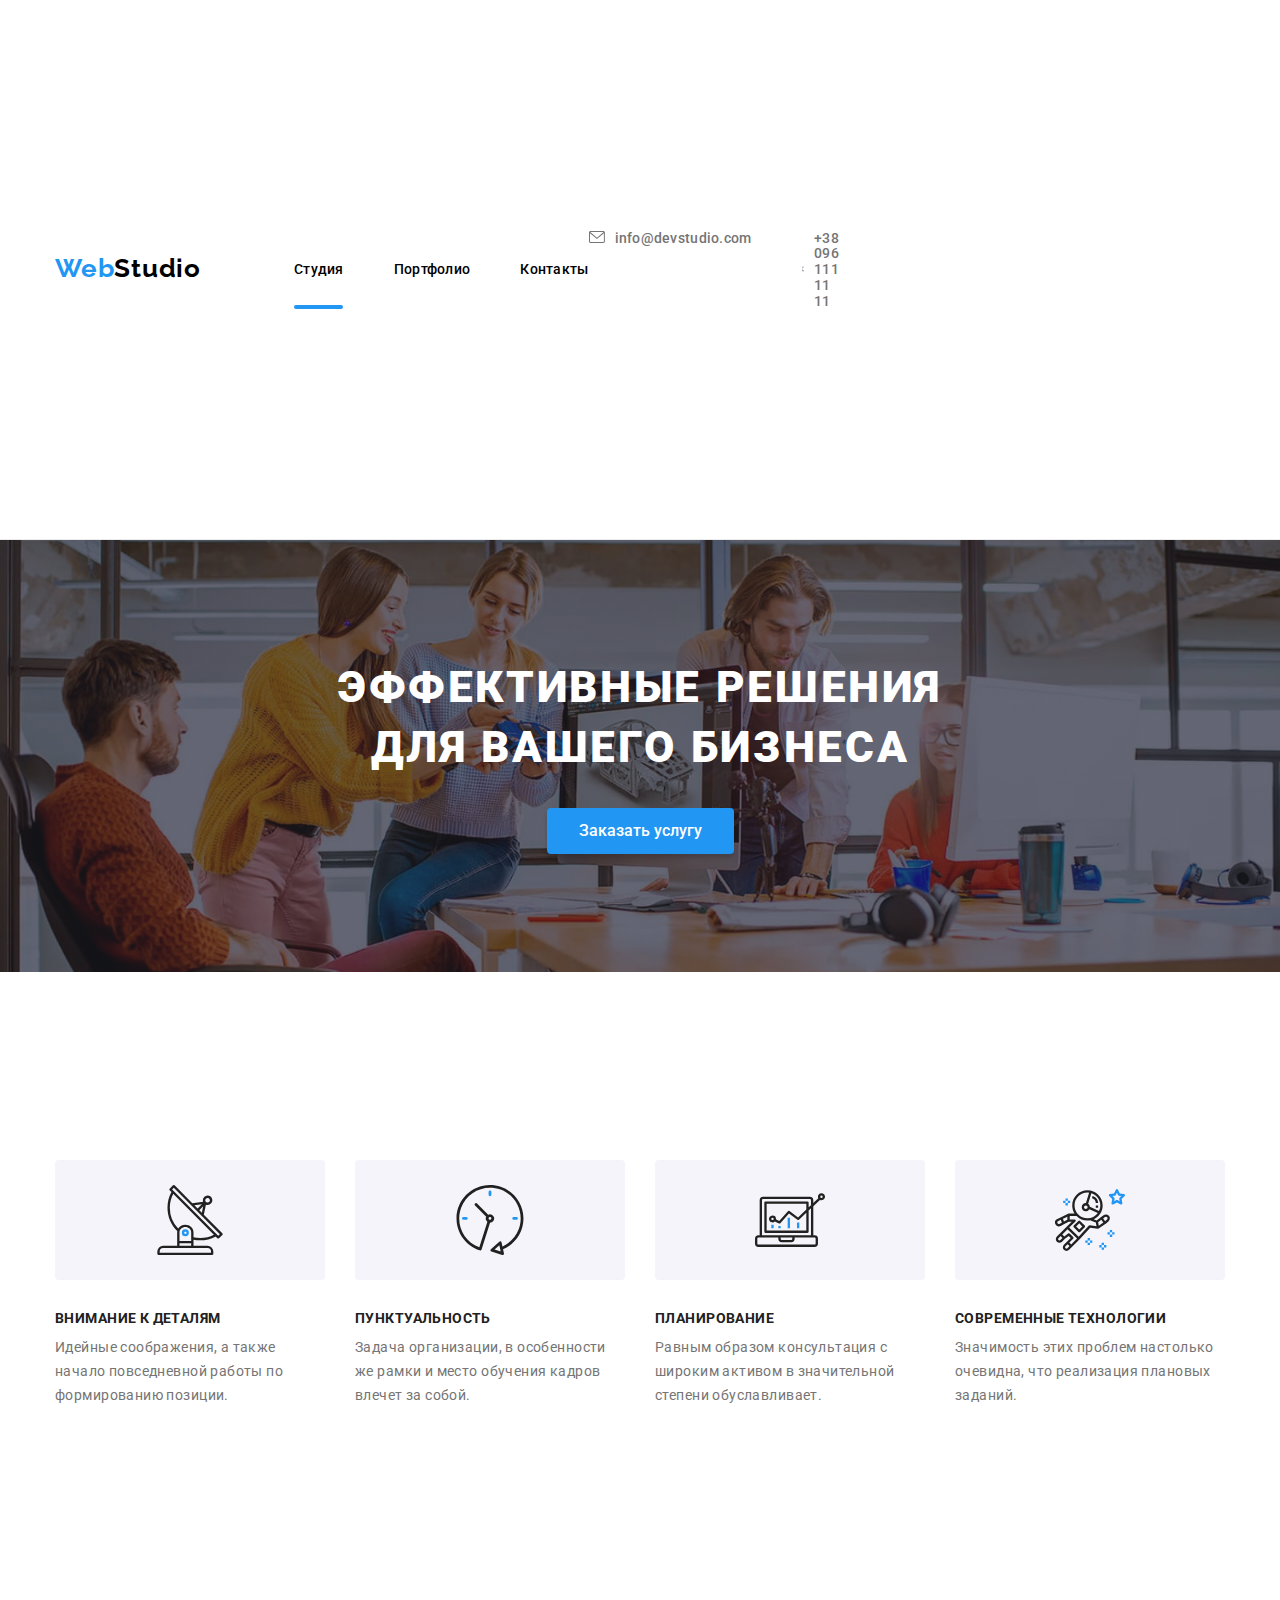
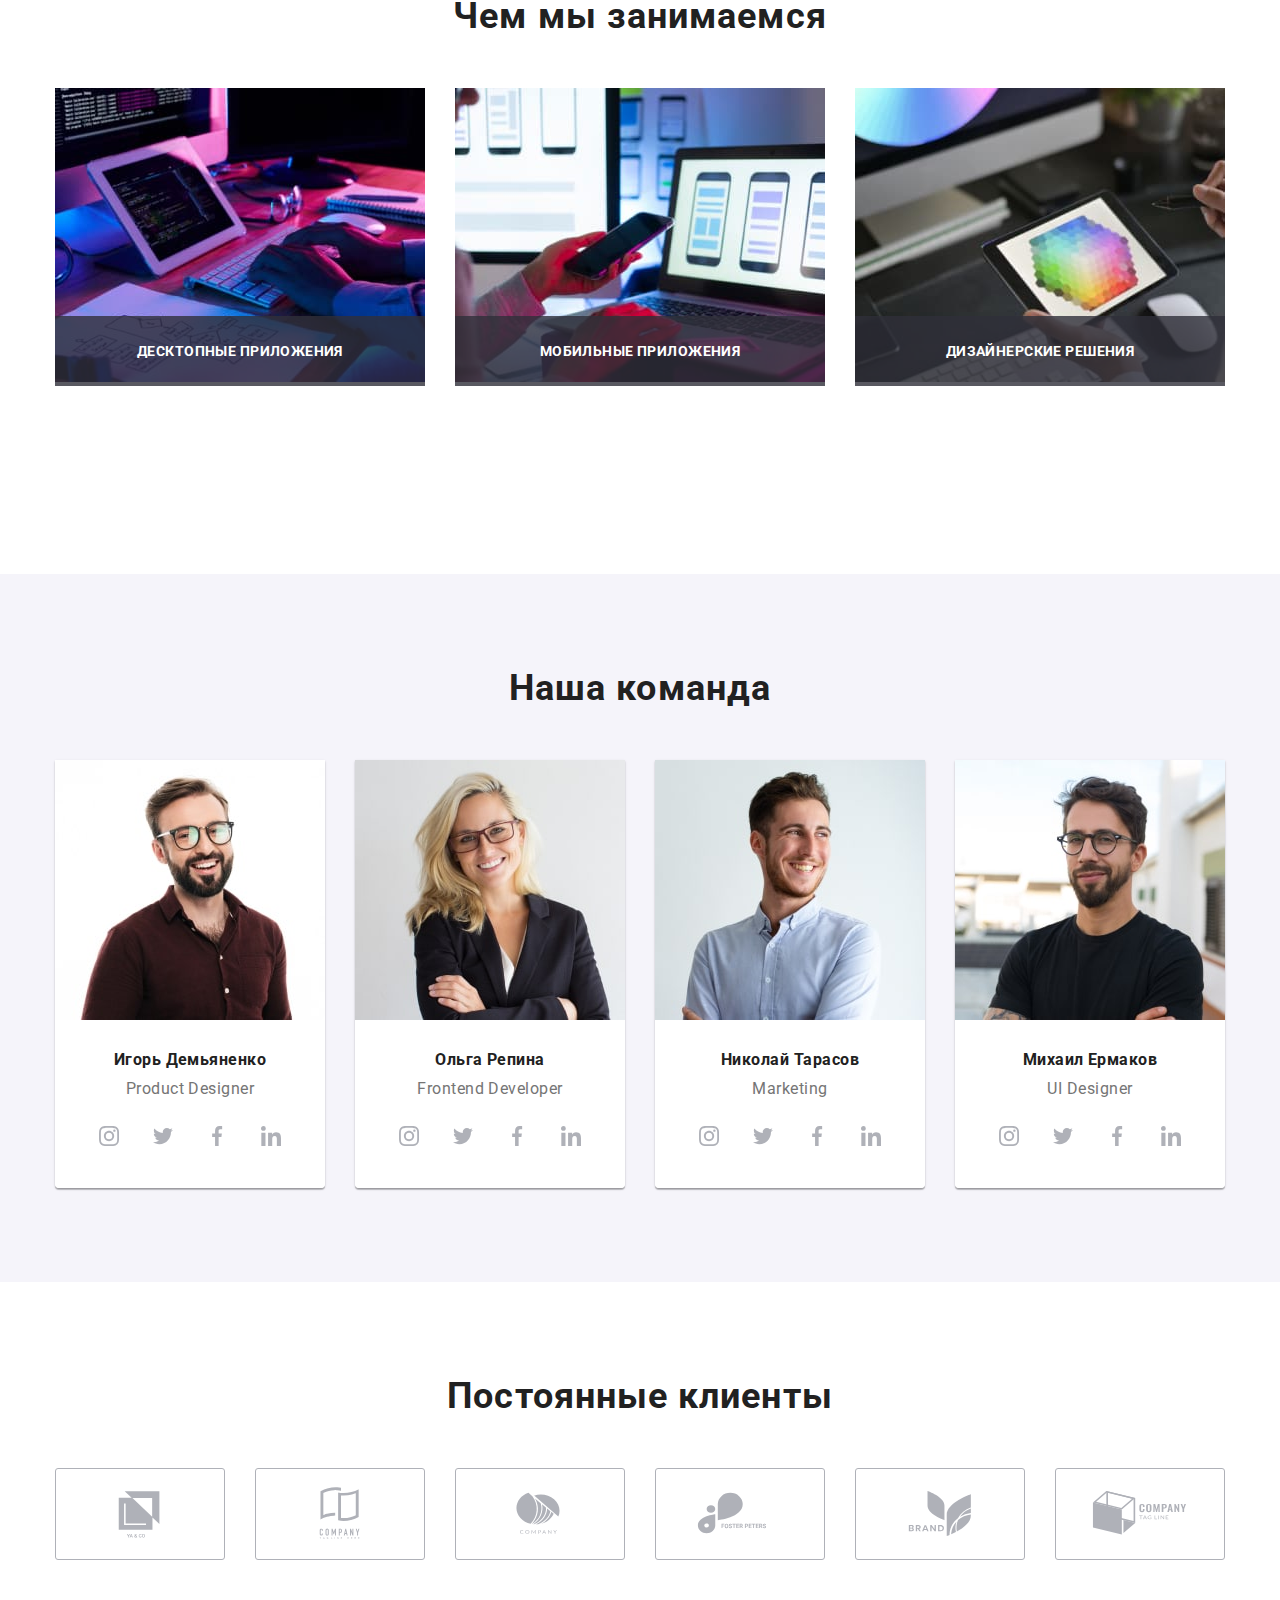
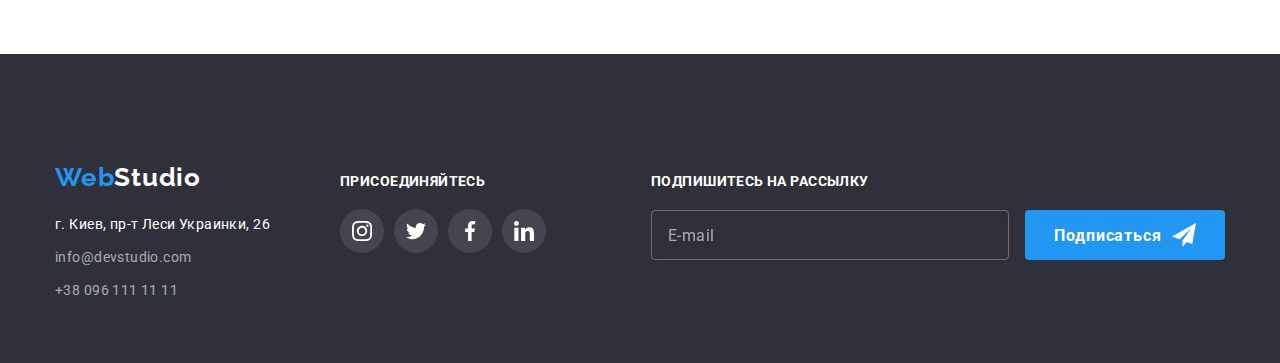
==== commit 8631427d: "hw 8" ====
--- a/index.html
+++ b/index.html
@@ -15,30 +15,88 @@
         <!-- HEADER -->
 
   <header class="page-header">
-    <nav class="page-header__nav container">
-        <a href="#" class="page-header__logo"><span class="logo-first-part">Web</span>Studio</a>
-
-        <ul class="site-nav">
-            <li class="site-nav__item"><a href="./index.html" class="site-nav__link current animation">Студия</a></li>
-            <li class="site-nav__item"><a href="./portfolio.html" class="site-nav__link animation">Портфолио</a></li>
-            <li class="site-nav__item"><a href="" class="site-nav__link animation">Контакты</a></li>
+      <div class="container header__container">
+          <nav class="page-header__nav">
+              <a href="#" class="page-header__logo"><span class="logo-first-part">Web</span>Studio</a>
+      
+              <ul class="site-nav">
+                  <li class="site-nav__item">
+                      <a href="./index.html" class="site-nav__link current animation">Студия</a>
+                 </li>
+                  <li class="site-nav__item">
+                      <a href="./portfolio.html" class="site-nav__link animation">Портфолио</a>
+                 </li>
+                  <li class="site-nav__item">
+                      <a href="" class="site-nav__link animation">Контакты</a>
+                 </li>
+              </ul>
+          </nav>
+          <button data-menu-open type="button" class="menu-open">
+              <svg width="40" height="40" class="menu-icon">
+                  <use href="./images/svg/symbol-defs.svg#icon-menu"></use>
+              </svg>
+          </button>
+          <ul class="contacts-nav">
+              <li class="contacts-nav__item">
+                  <a href="mailto:info@devstudio.com" class="contacts-nav__link animation">
+                  <svg class="contacts-nav__icon" width="16px" height="12px">
+                      <use href="./images/svg/symbol-defs.svg#icon-envelope"></use>
+                  </svg> info@devstudio.com
+              </a>
+            </li>
+            <li class="contacts-nav__item">
+                <a href="tel:+380961111111" class="contacts-nav__link animation">
+                    <svg class="contacts-nav__icon" width="10px" height="16px">
+                        <use href="./images/svg/symbol-defs.svg#icon-smartphone"></use>
+                    </svg> +38 096 111 11 11
+                </a>
+            </li>
         </ul>
-    
-    <ul class="contacts-nav">
-        <li class="contacts-nav__item"><a href="mailto:info@devstudio.com" class="contacts-nav__link animation">
-            <svg class="contacts-nav__icon" width="16px" height="12px">
-                <use href="./images/svg/symbol-defs.svg#icon-envelope"></use>
-            </svg> info@devstudio.com
-        </a>
-        </li>
-        <li class="contacts-nav__item"><a href="tel:+380961111111" class="contacts-nav__link animation">
-            <svg class="contacts-nav__icon" width="10px" height="16px">
-                <use href="./images/svg/symbol-defs.svg#icon-smartphone"></use>
-            </svg> +38 096 111 11 11
-        </a>
-        </li>
-    </ul>
-    </nav>
+            <div data-menu class="mob-menu is-hidden">
+    <div class="container mob-menu__container">
+                    <button data-menu-close type="button" class="mob-menu__close">
+                        <svg width="40" height="40" class="menu-icon">
+                            <use href="./images/svg/symbol-defs.svg#icon-menu-close"></use>
+                        </svg>
+                    </button>
+            <ul class="mobile-menu">
+                <li class="mobile-menu__item">
+                    <a href="./index.html" class="mobile-menu__link current animation">Студия</a>
+                </li>
+                <li class="mobile-menu__item">
+                    <a href="./portfolio.html" class="mobile-menu__link animation">Портфолио</a>
+                </li>
+                <li class="mobile-menu__item">
+                    <a href="" class="mobile-menu__link animation">Контакты</a>
+                </li>
+            </ul>
+    <div class="mobile-bottom">
+        <ul class="mobile-contacts">
+            <li class="mobile-contacts__item">
+                <a href="tel:+380961111111" class="mobile-contacts__link animation">+38 096 111 11 11</a>
+            </li>
+            <li class="mobile-contacts__item">
+                <a href="mailto:info@devstudio.com" class="mobile-contacts__link animation">info@devstudio.com</a>
+            </li>
+        </ul>
+        <ul class="mobile-socials list">
+            <li class="mobile-socials__item">
+                <a href="./index.html" class="mobile-socials__link animation">Instagram</a>
+            </li>
+            <li class="mobile-socials__item">
+                <a href="./portfolio.html" class="mobile-socials__link animation">Twitter</a>
+            </li>
+            <li class="mobile-socials__item">
+                <a href="" class="mobile-socials__link animation">Facebook</a>
+            </li>
+            <li class="mobile-socials__item">
+                <a href="" class="mobile-socials__link animation">LinkedIn</a>
+            </li>
+        </ul>
+     </div>
+   </div>
+ </div>
+</div>
 </header>
 <main>
 
@@ -100,7 +158,7 @@
     </section>
 
     <!--Чем мы занимаемся-->
-    <section class="section">
+    <section class="section section-none">
 <div class="container">
         <h2 class="section-title">Чем мы занимаемся</h2>
         <uL class="work-list">
@@ -126,7 +184,12 @@
 
         <ul class="team-list">
             <li class="team-list__item">
-                <img class="team-list__photo" src="./images/productdesigner.jpg" alt="product designer" width="270">
+                <picture>
+                    <source srcset="./images/team-1desc-min.jpg 1x, ./images/team-1desc-2x-min.jpg 2x" media="(min-width: 1200px)">
+                    <source srcset="./images/team-1tab-min.jpg 1x, ./images/team-1tab-2x-min.jpg 2x" media="(min-width: 768px)">
+                    <source srcset="./images/team-1-min.jpg 1x, ./images/team-1-2x-min.jpg 2x" media="(min-width: 480px)">
+                    <img class="team-list__photo" src="./images/productdesigner.jpg" alt="product designer" width="270">
+                </picture>
             <div class="team-description">
                 <h3 class="team-description__member">Игорь Демьяненко</h3>
                 <p class="team-description__position">Product Designer</p>
@@ -164,7 +227,26 @@
             </div>
             </li>
             <li class="team-list__item">
-                <img class="team-list__photo" src="./images/frontend.jpg" alt="fronten developer" width="270">
+                <picture>
+                    <source
+                        srcset="./images/team-2desc-min.jpg 1x, ./images/team-2desc-2x-min.jpg 2x"
+                        media="(min-width: 1200px)"
+                    >
+                    <source
+                        srcset="./images/team-2tab-min.jpg 1x, ./images/team-2tab-2x-min.jpg 2x"
+                        media="(min-width: 768px)"
+                    >
+                    <source
+                        srcset="./images/team-2-min.jpg 1x, ./images/team-2-2x-min.jpg 2x"
+                        media="(min-width: 480px)"
+                    >
+                    <img
+                        class="team-list__photo"
+                        src="./images/frontend.jpg"
+                        alt="product designer"
+                        width="270"
+                    >
+                </picture>
                 <div class="team-description">
                     <h3 class="team-description__member">Ольга Репина</h3>
                     <p class="team-description__position">Frontend Developer</p>
@@ -202,7 +284,26 @@
                 </div>
             </li>
             <li  class="team-list__item">
-                <img class="team-list__photo" src="./images/marketing.jpg" alt="marketing" width="270">
+                <picture>
+                    <source
+                        srcset="./images/team-3desc-min.jpg 1x, ./images/team-3desc-2x-min.jpg 2x"
+                        media="(min-width: 1200px)"
+                    >
+                    <source
+                        srcset="./images/team-3tab-min.jpg 1x, ./images/team-3tab-2x-min.jpg 2x"
+                        media="(min-width: 768px)"
+                    >
+                    <source
+                        srcset="./images/team-3-min.jpg 1x, ./images/team-3-2x-min.jpg 2x"
+                        media="(min-width: 480px)"
+                    >
+                    <img
+                        class="team-list__photo"
+                        src="./images/marketing.jpg"
+                        alt="product designer"
+                        width="270"
+                    >
+                </picture>
                 <div class="team-description">
                     <h3 class="team-description__member">Николай Тарасов</h3>
                     <p class="team-description__position">Marketing</p>
@@ -240,7 +341,26 @@
                 </div>
             </li>
             <li class="team-list__item">
-                <img class="team-list__photo" src="./images/ui.jpg" alt="ui designer" width="270">
+                <picture>
+                    <source
+                        srcset="./images/team-4desc-min.jpg 1x, ./images/team-4desc-2x-min.jpg 2x"
+                        media="(min-width: 1200px)"
+                    >
+                    <source
+                        srcset="./images/team-4tab-min.jpg 1x, ./images/team-4tab-2x-min.jpg 2x"
+                        media="(min-width: 768px)"
+                    >
+                    <source
+                        srcset="./images/team-4-min.jpg 1x, ./images/team-4-2x-min.jpg 2x"
+                        media="(min-width: 480px)"
+                    >
+                    <img
+                        class="team-list__photo"
+                        src="./images/ui.jpg"
+                        alt="product designer"
+                        width="270"
+                    >
+                </picture>
                 <div class="team-description">
                     <h3 class="team-description__member">Михаил Ермаков</h3>
                     <p class="team-description__position">UI Designer</p>
@@ -338,65 +458,83 @@
 <!--Футер-->
 <footer class="footer">
     <div class="container footer-container">
-        <div class="footer-adress">
-            <a
-                href="#"
-                class="logo-footer"
-            ><span class="logo-first-part">Web</span>Studio</a>
-
-            <ul class="contacts-list">
-                <li class="contacts-list__street"><a href="address:г.Киев,пр-тЛесиУкраинки,26">г. Киев, пр-т Леси
-                        Украинки,
-                        26</a></li>
-                <li class="contacts-list__contact"><a href="mailto:info@devstudio.com">info@devstudio.com</a></li>
-                <li class="contacts-list__contact"><a href="tel:+380961111111">+38 096 111 11 11</a></li>
-            </ul>
-
-        </div>
-        <div class="footer-icons">
-            <p class="footer-icons__title">присоединяйтесь</p>
-            <ul class="footer-icons__list">
-                <li class="footer-icons__item">
-                    <a
-                        class="footer-icons__link animation"
-                        href="">
-                        <svg width="20px" height="20px" class="footer-icons__icon">
-                            <use href="./images/svg/symbol-defs.svg#icon-instagram"></use>
-                        </svg>
-                    </a>
-                </li>
-                <li class="footer-icons__item">
-                    <a
-                        class="footer-icons__link animation"href="">
-                        <svg width="20px" height="20px" class="footer-icons__icon">
-                            <use href="./images/svg/symbol-defs.svg#icon-twitter"></use>
-                        </svg>
-                    </a>
-                </li>
-                <li class="footer-icons__item">
-                    <a
-                        class="footer-icons__link animation"href="">
-                        <svg width="20px" height="20px" class="footer-icons__icon">
-                            <use href="./images/svg/symbol-defs.svg#icon-facebook"></use>
-                        </svg>
-                    </a>
-                </li>
-                <li class="footer-icons__item">
-                    <a
-                        class="footer-icons__link animation"href="">
-                        <svg width="20px" height="20px" class="footer-icons__icon">
-                            <use href="./images/svg/symbol-defs.svg#icon-linkedin"></use>
-                        </svg>
-                    </a>
-                </li>
-            </ul>
-        </div>
+<div class="footer-wrap">
+            <div class="footer-adress">
+                <a
+                    href="#"
+                    class="logo-footer"
+                ><span class="logo-first-part">Web</span>Studio</a>
+            
+                <ul class="contacts-list">
+                    <li class="contacts-list__street"><a href="address:г.Киев,пр-тЛесиУкраинки,26">г. Киев, пр-т Леси
+                            Украинки, 26</a></li>
+                    <li class="contacts-list__contact"><a href="mailto:info@devstudio.com">info@devstudio.com</a></li>
+                    <li class="contacts-list__contact"><a href="tel:+380961111111">+38 096 111 11 11</a></li>
+                </ul>
+            
+            </div>
+            <div class="footer-icons">
+                <p class="footer-icons__title">присоединяйтесь</p>
+                <ul class="footer-icons__list">
+                    <li class="footer-icons__item">
+                        <a
+                            class="footer-icons__link animation"
+                            href="">
+                            <svg
+                                width="20px"
+                                height="20px"
+                                class="footer-icons__icon"
+                            >
+                                <use href="./images/svg/symbol-defs.svg#icon-instagram"></use>
+                            </svg>
+                        </a>
+                    </li>
+                    <li class="footer-icons__item">
+                        <a
+                            class="footer-icons__link animation"
+                            href="">
+                            <svg
+                                width="20px"
+                                height="20px"
+                                class="footer-icons__icon"
+                            >
+                                <use href="./images/svg/symbol-defs.svg#icon-twitter"></use>
+                            </svg>
+                        </a>
+                    </li>
+                    <li class="footer-icons__item">
+                        <a
+                            class="footer-icons__link animation"
+                            href="">
+                            <svg
+                                width="20px"
+                                height="20px"
+                                class="footer-icons__icon"
+                            >
+                                <use href="./images/svg/symbol-defs.svg#icon-facebook"></use>
+                            </svg>
+                        </a>
+                    </li>
+                    <li class="footer-icons__item">
+                        <a
+                            class="footer-icons__link animation"
+                            href="">
+                            <svg
+                                width="20px"
+                                height="20px"
+                                class="footer-icons__icon"
+                            >
+                                <use href="./images/svg/symbol-defs.svg#icon-linkedin"></use>
+                            </svg>
+                        </a>
+                    </li>
+                </ul>
+            </div>
+</div>
 
         <form class="footer-form">
 
             <p class="subscribe-title">Подпишитесь на рассылку</p>
-
-            <div class="footer-subscribe">
                 <label class="footer-subscribe__lable">
                     <input class="footer-subscribe__input" type="email" name="email" placeholder="E-mail" required/>
                 </label>
@@ -408,7 +546,6 @@
                     </svg>
 
                 </button>
-            </div>
         </form>
 
     </div>
@@ -470,5 +607,6 @@
         </div>
 
 <script src="./js/modal.js"></script>
+<script src="./js/menu.js"></script>
 </body>
 </html>--- a/css/main.min.css
+++ b/css/main.min.css
@@ -1,3 +1,3 @@
 :root{--primary-text-color: rgba(117, 117, 117, 1);--title-text-color: rgba(33, 33, 33, 1);--accent-color: rgba(33, 150, 243, 1);--footer-hero: rgba(47, 48, 58, 1);--primary-background-color: rgba(255, 255, 255, 1);--secondary-background-color: rgba(245, 244, 250, 1);--black: rgba(0, 0, 0, 1);--footer-contact-color: rgba(255, 255, 255, 0.6);--gray: rgba(238, 238, 238, 1);--icons-color: rgba(175, 177, 184, 1);--background-footer-icons: rgba(255, 255, 255, 0, 1);--background-overflow: rgba(47, 48, 58, 0.8);--animation-timing-function: cubic-bezier(0.4, 0, 0.2, 1)}.body{background-color:var(--primary-background-color);color:var(--primary-text-color);font-family:Roboto, sans-serif;font-style:normal;font-weight:normal}.animation{transition-property:color, fill, background-color, border, box-shadow,- opacity, transform;transition-duration:250ms;transition-timing-function:var(--animation-timing-function)}.container{width:1200px;margin:0 auto;padding:0 15px}h1,h2,h3,h4{margin:0}ul{list-style:none;padding:0;margin:0}a{color:inherit;text-decoration:none}p{margin:0}.list{margin:0px;list-style:none}.page-header__logo,.logo-footer,.logo-first-part{font-family:Raleway;font-weight:700;font-size:26px;line-height:1.192;letter-spacing:0.03em}.page-header__logo{padding-top:24px;padding-bottom:25px;color:var(--black)}.logo-footer{display:block;color:var(--primary-background-color);margin-bottom:20px}.logo-first-part{color:var(--accent-color)}.page-header__nav,.contacts-nav__link{display:flex;align-items:center}.site-nav__link,.contacts-nav__link{padding-top:32px;padding-bottom:32px;font-weight:500;font-size:14px;line-height:1.142;letter-spacing:0.02em}.page-header{border-bottom:1px solid #ececec}.site-nav{display:flex;margin-left:93px}.site-nav__link{position:relative;display:block;color:var(--black)}.site-nav__link .current{color:var(--accent-color)}.site-nav__item:not(:last-child){margin-right:50px}.contacts-nav{display:flex;margin-left:auto}.contacts-nav__item:not(:last-child){margin-right:50px}.site-nav .current::after{content:'';position:absolute;bottom:0;display:block;width:99%;height:4px;background-color:var(--accent-color);border-radius:2px;opacity:1}.site-nav__link:hover,.site-nav__link:focus{color:var(--accent-color)}.contacts-nav__link:hover,.contacts-nav__link:focus{color:var(--accent-color)}.contacts-nav__icon{margin-right:10px;fill:currentColor}.button{padding:10px 32px;color:var(--primary-background-color);background-color:var(--accent-color);font-weight:500;font-size:16px;line-height:1.625;text-align:center;letter-spacing:inherit;border-radius:4px;border:none;display:inline-block;text-align:center;align-items:flex-start;box-shadow:0px 4px 4px rgba(0,0,0,0.15);border-radius:4px}.button:hover,.button:focus{background-color:var(--accent-color);color:var(--primary-background-color);cursor:pointer;box-shadow:0px 3px 1px rgba(0,0,0,0.1),0px 1px 2px rgba(0,0,0,0.08),0px 2px 2px rgba(0,0,0,0.12);border-radius:4px}.hero-section{text-align:center;background:var(--footer-hero);padding-top:200px;padding-bottom:200px;width:100%;max-width:1600px;height:600px;margin-right:auto;margin-left:auto}.hero__title{color:var(--primary-background-color);font-weight:900;font-size:44px;line-height:1.363;text-align:center;letter-spacing:0.06em;text-transform:uppercase;margin-top:0px;margin-bottom:30px}.overlay{background-image:linear-gradient(to right, rgba(47,48,58,0.4), rgba(47,48,58,0.4)),url(../images/img.jpg);background-repeat:no-repeat;background-size:cover}.title-none{display:none}.features-list{display:flex;margin-top:0px;margin-bottom:0px;padding-top:94px;padding-inline-start:0}.features-list__item:not(:last-child){margin-right:30px}.features-list__icon{display:flex;width:270px;height:120px;justify-content:center;align-items:center;background-color:var(--secondary-background-color);border-radius:4px}.features-list__title{color:var(--title-text-color);font-size:14px;line-height:1.142;letter-spacing:.03em;text-transform:uppercase;margin-top:30px;margin-bottom:10px}.features-list__text{font-size:14px;line-height:1.714;letter-spacing:.03em}.work-list{display:flex;padding-bottom:94px}.work-list__item{position:relative;z-index:1;margin-right:30px}.work-list__text{position:absolute;bottom:0;right:0;margin:0;width:100%;font-weight:bold;font-size:14px;line-height:1.142;text-align:center;letter-spacing:0.03em;text-transform:uppercase;color:var(--primary-background-color);background-color:var(--background-overflow);padding:27px}.work-list__item:not(:last-child){margin-right:30px}.section-title{color:var(--title-text-color);font-weight:bold;font-size:36px;line-height:1.166;text-align:center;letter-spacing:0.03em;padding-top:94px;padding-bottom:50px}.section-color{background-color:var(--secondary-background-color)}.section-title{color:var(--title-text-color);font-weight:bold;font-size:36px;line-height:1.166;letter-spacing:.03em;text-align:center;padding-top:94px;padding-bottom:50px}.team-list{display:flex;padding-bottom:94px;width:270px;text-align:center}.team-list__photo{display:block;height:auto;width:270px}.team-list__item{margin-right:30px;box-shadow:0px 1px 3px rgba(0,0,0,0.12),0px 1px 1px rgba(0,0,0,0.14),0px 2px 1px rgba(0,0,0,0.2);border-radius:0px 0px 4px 4px}.team-list__item:nth-child(4){margin-right:0px}.team-description{background-color:var(--primary-background-color);display:inline-block;width:270px;border-radius:0px 0px 4px 4px}.team-description__member{padding:30px 9px 0;color:var(--title-text-color);font-size:16px;line-height:1.187;letter-spacing:.03em}.team-description__position{font-size:16px;line-height:1.187;letter-spacing:.03em;padding:0 20px;margin-top:10px}.contacts-list__street,.contacts-list__contact{font-size:16px;line-height:1.187;letter-spacing:0.03em}.icons-list{display:flex;justify-content:center;margin-top:16px;padding:0 32px 30px}.icons-list__item:not(:last-child){margin-right:10px}.icons-list__link{width:44px;height:44px;padding:12px;border-radius:50%;display:flex;justify-content:center;align-items:center}.icons-list__link:hover,.icons-list__link:focus{background-color:var(--accent-color);color:var(--primary-background-color)}.icons-list__link:hover .icons-list__icon,.icons-list__link:focus .icons-list__icon{fill:var(--primary-background-color)}.icons-list__icon{width:20px;height:20px;fill:var(--icons-color)}.clients-list{display:flex;padding-bottom:94px}.clients-list__item:not(:last-child){margin-right:30px}.clients-list__link{border:1px solid var(--icons-color);color:var(--icons-color);display:flex;width:170px;height:92px;border-radius:3px}.clients-list__link:hover,.clients-list__link:focus{border-color:var(--accent-color);color:var(--accent-color)}.clients-list__icon{margin:16px 32px;fill:currentColor}.clients-list__link:hover .clients-list__icon,.clients-list__link:focus .clients-list__icon{fill:currentColor}.hide{display:none}.filter-list{width:611px;margin:0px auto;padding:94px 0 50px;display:flex;justify-content:space-between}.filter-list__item{display:flex;justify-content:center;align-items:center}.filter-list__item:not(:last-child){margin-right:8px}.filter-list__button{color:var(--title-text-color);font-family:inherit;font-weight:500;font-size:16px;line-height:1.63;text-align:center;cursor:pointer;border:0;background-color:var(--secondary-background-color);border-radius:4px;padding:6px 22px}.filter-list__button:hover,.filter-list__button:focus{color:var(--primary-background-color);background-color:var(--accent-color)}.portfolio-list{display:flex;flex-wrap:wrap;padding-bottom:94px}.portfolio-list__item{width:370px;margin:0 30px 30px 0}.portfolio-list__item:nth-child(3n){margin-right:0}.portfolio-overlay__project{display:block;width:100%;height:auto}.text-holder{border:1px solid var(--gray);background-color:var(--primary-background-color)}.text-holder__title{color:var(--title-text-color);font-weight:bold;font-size:18px;line-height:2.111;letter-spacing:0.06em;padding:20px 24px 0;margin-bottom:4px}.text-holder__text{font-size:16px;line-height:1.875;letter-spacing:0.03em;padding:0 24px 20px}.portfolio-list__link:hover,.portfolio-list__link:focus{display:block;border-radius:0px 0px 4px 4px;transition:opacity 250ms var(--animation-timing-function)}.portfolio-overlay{position:relative;overflow:hidden}.thumb{position:absolute;top:0;left:0;width:100%;height:100%;transform:translateY(100%);transition:transform 250ms var(--animation-timing-function);background-color:rgba(33,150,243,0.9)}.thumb__text{font-size:18px;line-height:1.555;letter-spacing:0.03em;color:#fff;margin:63px 24px}.portfolio-list__link:hover .thumb,.portfolio-list__link:focus .thumb{transform:translateY(0)}.portfolio-list__item:hover{box-shadow:0px 1px 3px rgba(0,0,0,0.12),0px 1px 1px rgba(0,0,0,0.14),0px 2px 1px rgba(0,0,0,0.2)}.contacts-list__street,.contacts-list__contact{font-family:Roboto, sans-serif;font-size:14px;line-height:1.714;letter-spacing:0.03em}.footer{background-color:var(--footer-hero);padding-top:60px;padding-bottom:60px;display:block}.footer-container{display:flex;align-items:baseline}.footer-adress{width:231px;margin-right:70px}.contacts-list__street{margin-bottom:9px;color:var(--primary-background-color)}.contacts-list__contact:not(:last-child){display:inline-block;margin-bottom:9px}.contacts-list__contact{color:var(--footer-contact-color)}.footer-icons{margin-right:93px}.footer-icons__title{font-family:Roboto;font-weight:bold;font-size:14px;line-height:1.142;letter-spacing:0.03em;text-transform:uppercase;color:var(--primary-background-color)}.footer-icons__list{display:flex;margin-top:20px;width:206px}.footer-icons__item:not(:last-child){margin-right:10px}.footer-icons__link{display:flex;justify-content:center;align-items:center;width:44px;height:44px;border-radius:50%;background:rgba(255,255,255,0.1)}.footer-icons__link:hover,.footer-icons__link:focus{background:var(--accent-color)}.footer-icons__icon{fill:var(--primary-background-color)}.footer-subscribe{display:flex}.subscribe-title{display:block;margin-bottom:20px;font-weight:bold;font-size:14px;line-height:1.14;letter-spacing:.03em;text-transform:uppercase;color:var(--primary-background-color)}.footer-subscribe__input{padding:5px 5px;margin-right:12px;border:1px solid rgba(255,255,255,0.3);box-sizing:border-box;filter:drop-shadow(0px 4px 4px rgba(0,0,0,0.15));border-radius:4px;width:356px;height:50px;font-family:inherit;font-size:100%;line-height:1.15;background-color:var(--footer-hero)}.footer-subscribe__input::placeholder{font-family:Roboto;font-size:16px;line-height:1.25;letter-spacing:.03em;display:flex;align-items:center;color:rgba(255,255,255,0.6)}.footer-subscribe__button{display:flex;justify-content:center;align-items:center;color:var(--primary-background-color);background-color:var(--accent-color);width:200px;height:50px;font-weight:bold;font-size:16px;line-height:1.87;letter-spacing:.06em;border-radius:4px;border:none;cursor:pointer}.footer-subscribe__button:hover,.footer-subscribe__button:focus,.footer-subscribe__button:active{color:var(--primary-background-color);background-color:var(--accent-color)}.footer-subscribe__svg{margin-left:10px}.backdrop{position:fixed;top:0;left:0;z-index:2;width:100%;height:100%;background-color:rgba(0,0,0,0.2);opacity:1;transition:opacity 250ms var(--animation-timing-function)}.modal{position:absolute;top:50%;left:50%;transform:translate(-50%, -50%) scale(1);transition:transform 250ms var(--animation-timing-function);min-width:528px;min-height:581px;background-color:var(--primary-background-color);box-shadow:0px 1px 3px rgba(0,0,0,0.12),0px 1px 1px rgba(0,0,0,0.14),0px 2px 1px rgba(0,0,0,0.2);border-radius:4px}.modal-close:hover,.modal-close:focus{fill:var(--accent-color)}.is-hidden .modal{transform:translate(-50%, -50%) rotate(90deg)}.is-hidden{opacity:0;pointer-events:none;visibility:hidden;transition:opacity 250ms var(--animation-timing-function),visibility 250ms var(--animation-timing-function)}.modal-close{position:absolute;top:0;right:0;width:30px;height:30px;border-radius:50%;border:1px solid rgba(0,0,0,0.1);background-color:var(--primary-background-color);color:#000;margin-top:8px;margin-right:8px;display:flex;justify-content:center;align-items:center;cursor:pointer}.modal-form{display:block;margin-left:auto;padding:40px}.modal-form__title{color:var(--title-text-color);font-family:Roboto;font-weight:bold;font-size:20px;line-height:1.15;letter-spacing:.03em;text-align:center;padding-bottom:12px}.modal-form__lable{position:relative;display:flex;flex-direction:column;margin-bottom:10px}.modal-form__lable ::placeholder{font-size:12px;line-height:1.166;letter-spacing:.01em;color:rgba(117,117,117,0.5)}.modal-form__data{margin-bottom:4px;font-size:12px;line-height:1.166;letter-spacing:.01em;color:#757575}.modal-form__input{height:40px;border:1px solid rgba(33,33,33,0.2);border-radius:4px;padding-left:40px;font:inherit}.modal-form__icon{position:absolute;left:12px;bottom:4px;transform:translateY(-50%);display:inline-block}.modal-form__lable:focus-within .modal-form__input{outline-color:var(--accent-color)}.modal-form__lable:focus-within .modal-form__icon{fill:var(--accent-color)}.modal-form__input:hover{border-color:var(--accent-color);transition:border-color 250ms var(--animation-timing-function)}.modal-form__comment{border:1px solid rgba(33,33,33,0.2);border-radius:4px;height:120px;padding:12px 16px;resize:none}.modal-form__comment:hover{border-color:var(--accent-color);transition:border-color 250ms var(--animation-timing-function)}.modal-form__comment:focus-within{outline-color:var(--accent-color)}.policy-form{padding-top:20px;padding-bottom:30px;display:flex;align-items:center}.policy-form__input{position:absolute;width:1px;height:1px;margin:-1px;border:0;padding:0;clip:rect(0 0 0 0);overflow:hidden}.policy-form__checkbox{display:inline-block;width:16px;height:15px;margin-right:8px;border:2px solid var(--title-text-color);border-radius:2px}.policy-form__input:checked+.policy-form__checkbox{border-color:transparent;background-color:var(--accent-color);background-image:url("../images/svg/check.svg");background-size:contain;background-origin:border-box}.policy-form__link{color:var(--accent-color);text-decoration:underline}.policy-form__lable{font-size:14px;line-height:1.714;letter-spacing:.03em}.policy-form__button{position:relative;left:50%;transform:translate(-50%, 0);padding:10px 55px;color:var(--primary-background-color);background-color:var(--accent-color);width:200px;height:50px;box-shadow:0px 4px 4px rgba(0,0,0,0.15);border-radius:4px}.policy-form__button:hover,.policy-form__button:focus{background-color:#188ce8;box-shadow:0px 4px 4px 0px rgba(0,0,0,0.25)}
+ opacity, transform;transition-duration:250ms;transition-timing-function:var(--animation-timing-function)}.container{width:100%;margin:0 auto;padding:0 15px}@media screen and (min-width: 480px){.container{max-width:480px}}@media screen and (min-width: 768px){.container{max-width:768px}}@media screen and (min-width: 1200px){.container{max-width:1200px}}h1,h2,h3,h4{margin:0}ul{list-style:none;padding:0;margin:0}a{color:inherit;text-decoration:none}p{margin:0}.list{margin:0px;list-style:none}.page-header__logo,.logo-footer,.logo-first-part{font-family:Raleway;font-weight:700;font-size:26px;line-height:1.192;letter-spacing:0.03em}.page-header__logo{padding-top:24px;padding-bottom:25px;display:inline-block;color:var(--black)}@media screen and (max-width: 767px){.page-header__logo{padding-top:16px;padding-bottom:16px}}.logo-footer{display:inline-block;color:var(--primary-background-color);margin-bottom:20px}.logo-first-part{color:var(--accent-color)}.header__container,.contacts-nav__link{display:flex;align-items:center}.site-nav__link,.contacts-nav__link{padding-top:32px;padding-bottom:32px;font-weight:500;font-size:14px;line-height:1.142;letter-spacing:0.02em}.page-header{border-bottom:1px solid #ececec}@media screen and (min-width: 767px){.page-header__nav{display:flex;align-items:center}}.site-nav{display:flex}@media screen and (max-width: 767px){.site-nav{display:none}}@media screen and (min-width: 768px) and (max-width: 1199px){.site-nav{margin-left:88px}}@media screen and (min-width: 1200px){.site-nav{margin-left:93px}}.site-nav__link{position:relative;color:var(--black)}.site-nav__link .current{color:var(--accent-color)}.site-nav__item:not(:last-child){margin-right:50px}.menu-open{display:inline-flex;margin-left:auto;padding:0;border:0;background-color:transparent;color:var(--title-text-color)}.menu-icon{fill:currentColor}.contacts-nav{display:flex;margin-left:auto}@media screen and (max-width: 767px){.contacts-nav{display:none}}@media screen and (min-width: 768px) and (max-width: 1199px){.contacts-nav{flex-direction:column;padding:0 0}}@media screen and (min-width: 768px) and (max-width: 1199px){.contacts-nav__link{padding:0 0}}.contacts-nav__item:not(:last-child){margin-right:50px}@media screen and (min-width: 768px) and (max-width: 1199px){.contacts-nav__item:not(:last-child){margin-right:0;margin-bottom:10px}}.site-nav .current::after{content:'';position:absolute;bottom:0;display:block;width:99%;height:4px;background-color:var(--accent-color);border-radius:2px;opacity:1}.site-nav__link:hover,.site-nav__link:focus{color:var(--accent-color)}.contacts-nav__link:hover,.contacts-nav__link:focus{color:var(--accent-color)}.contacts-nav__icon{margin-right:10px;fill:currentColor}@media screen and (max-width: 767px){.header__container{height:60px}}@media screen and (max-width: 767px){.mob-menu{position:fixed;top:0;left:0;width:100vw;height:100vh;background-color:#ffffff;overflow:auto;opacity:1;z-index:2}}.mob-menu__container{position:relative;display:flex;flex-direction:column;justify-content:space-between;height:100%;padding:48px 40px}.button{padding:10px 32px;color:var(--primary-background-color);background-color:var(--accent-color);font-weight:500;font-size:16px;line-height:1.625;text-align:center;letter-spacing:inherit;border-radius:4px;border:none;display:inline-block;text-align:center;align-items:flex-start;box-shadow:0px 4px 4px rgba(0,0,0,0.15);border-radius:4px}.button:hover,.button:focus{background-color:var(--accent-color);color:var(--primary-background-color);cursor:pointer;box-shadow:0px 3px 1px rgba(0,0,0,0.1),0px 1px 2px rgba(0,0,0,0.08),0px 2px 2px rgba(0,0,0,0.12);border-radius:4px}.section{padding-top:60px;padding-bottom:60px}@media screen and (min-width: 1200px){.section{padding-top:94px;padding-bottom:94px}}.section-title{color:var(--title-text-color);font-weight:bold;font-size:36px;line-height:1.166;text-align:center;letter-spacing:0.03em;margin-bottom:30px}@media screen and (min-width: 1200px){.section-title{margin-bottom:50px}}.hero-section{text-align:center;background:var(--footer-hero);padding-top:118px;padding-bottom:118px;width:100%;max-width:1600px;max-height:600px;margin-right:auto;margin-left:auto;background-repeat:no-repeat;background-position:center;background-size:cover}@media screen and (min-width: 320px){.hero-section{max-width:480px;max-height:400px;background-image:linear-gradient(to right,rgba(47,48,58,0.4),rgba(47,48,58,0.4)),url(../images/hero-mob-min.jpg)}}@media screen and (min-width: 320px) and (min-device-pixel-ratio: 2), screen and (min-width: 320px) and (min-resolution: 192dpi), screen and (min-width: 320px) and (min-resolution: 2dppx){.hero-section{background-image:linear-gradient(to right,rgba(47,48,58,0.4),rgba(47,48,58,0.4)),url(../images/hero-mob-2x-min.jpg)}}@media screen and (min-width: 768px){.hero-section{max-width:768px;max-height:400px;background-image:linear-gradient(to right,rgba(47,48,58,0.4),rgba(47,48,58,0.4)),url(../images/hero-tab-min.jpg)}}@media screen and (min-width: 768px) and (min-device-pixel-ratio: 2) and (min-width: 768px), screen and (min-width: 768px) and (min-resolution: 192dpi), screen and (min-width: 768px) and (min-resolution: 2dppx){.hero-section{max-width:768px;max-height:400px;background-image:linear-gradient(to right,rgba(47,48,58,0.4),rgba(47,48,58,0.4)),url(../images/hero-tab-2x-min.jpg)}}@media screen and (min-width: 1200px){.hero-section{max-width:1600px;max-height:600px;background-image:linear-gradient(to right,rgba(47,48,58,0.4),rgba(47,48,58,0.4)),url(../images/hero-desk-min.jpg)}}@media screen and (min-width: 1200px) and (min-device-pixel-ratio: 2) and (min-width: 1200px), screen and (min-width: 1200px) and (min-resolution: 192dpi), screen and (min-width: 1200px) and (min-resolution: 2dppx){.hero-section{background-image:linear-gradient(to right,rgba(47,48,58,0.4),rgba(47,48,58,0.4)),url(../images/hero-desk-2x-min.jpg)}}.hero__title{color:var(--primary-background-color);font-weight:900;font-size:44px;line-height:1.363;text-align:center;letter-spacing:0.06em;text-transform:uppercase;margin-bottom:30px}@media screen and (max-width: 1199px){.hero__title{font-size:26px;line-height:1.615}}.title-none{display:none}.features-list{margin-top:0px;margin-bottom:-30px}@media screen and (min-width: 768px){.features-list{display:flex;flex-wrap:wrap;margin-left:-30px}}@media screen and (min-width: 1200px){.features-list{padding-top:94px}}.features-list__item{width:100%;margin-bottom:30px}@media screen and (min-width: 768px){.features-list__item{flex-basis:calc((100% - 60px) / 2);margin-left:30px}}@media screen and (min-width: 1200px){.features-list__item{flex-basis:calc((100% - 120px) / 4)}}.features-list__icon{display:flex;width:100%;height:120px;justify-content:center;align-items:center;background-color:var(--secondary-background-color);border-radius:4px}.features-list__title{color:var(--title-text-color);font-size:14px;line-height:1.142;letter-spacing:.03em;text-transform:uppercase;margin-top:30px;margin-bottom:10px;text-align:center}@media screen and (min-width: 768px){.features-list__title{text-align:left}}.features-list__text{font-size:14px;line-height:1.714;letter-spacing:.03em}@media screen and (max-width: 1199px){.section-none{display:none}}.work-list{display:flex;padding-bottom:94px}.work-list__item{position:relative;z-index:1;margin-right:30px}.work-list__text{position:absolute;bottom:0;right:0;margin:0;width:100%;font-weight:bold;font-size:14px;line-height:1.142;text-align:center;letter-spacing:0.03em;text-transform:uppercase;color:var(--primary-background-color);background-color:var(--background-overflow);padding:27px}.work-list__item:not(:last-child){margin-right:30px}.section-color{background-color:var(--secondary-background-color)}.section-title{color:var(--title-text-color);font-weight:bold;font-size:28px;line-height:1.166;letter-spacing:.03em;text-align:center}@media screen and (min-width: 768px){.section-title{font-size:36px}}.team-list{text-align:center;margin-bottom:-30px}@media screen and (min-width: 768px){.team-list{display:flex;flex-wrap:wrap;margin-left:-30px}}.team-list__photo{display:block;height:auto;width:100%}.team-list__item{box-shadow:0px 1px 3px rgba(0,0,0,0.12),0px 1px 1px rgba(0,0,0,0.14),0px 2px 1px rgba(0,0,0,0.2);border-radius:0px 0px 4px 4px;width:100%;margin-bottom:30px}@media screen and (min-width: 768px){.team-list__item{flex-basis:calc((100% - 60px) / 2);margin-left:30px}}@media screen and (min-width: 1200px){.team-list__item{flex-basis:calc((100% - 120px) / 4)}}.team-description{background-color:var(--primary-background-color);border-radius:0px 0px 4px 4px}.team-description__member{padding:30px 9px 0;color:var(--title-text-color);font-size:16px;line-height:1.187;letter-spacing:.03em}.team-description__position{font-size:16px;line-height:1.187;letter-spacing:.03em;padding:0 20px;margin-top:10px}.contacts-list__street,.contacts-list__contact{font-size:16px;line-height:1.187;letter-spacing:0.03em}.icons-list{display:flex;justify-content:center;margin-top:16px;padding:0 32px 30px}.icons-list__item:not(:last-child){margin-right:10px}.icons-list__link{width:44px;height:44px;padding:12px;border-radius:50%;display:flex;justify-content:center;align-items:center}.icons-list__link:hover,.icons-list__link:focus{background-color:var(--accent-color);color:var(--primary-background-color)}.icons-list__link:hover .icons-list__icon,.icons-list__link:focus .icons-list__icon{fill:var(--primary-background-color)}.icons-list__icon{width:20px;height:20px;fill:var(--icons-color)}.clients-list{display:flex;flex-wrap:wrap;margin-left:-30px;margin-top:-30px}@media screen and (min-width: 1200px){.clients-list{flex-wrap:nowrap}}.clients-list__item{flex-basis:calc((100% - 60px) / 2);margin-left:30px;margin-top:30px}.clients-list__link{border:1px solid var(--icons-color);color:var(--icons-color);display:flex;justify-content:center;align-items:center;height:92px;border-radius:3px}.clients-list__link:hover,.clients-list__link:focus{border-color:var(--accent-color);color:var(--accent-color)}.clients-list__icon{fill:currentColor}.clients-list__link:hover .clients-list__icon,.clients-list__link:focus .clients-list__icon{fill:currentColor}.hide{display:none}.filter-list{width:611px;margin:0px auto;padding:94px 0 50px;display:flex;justify-content:space-between}.filter-list__item{display:flex;justify-content:center;align-items:center}.filter-list__item:not(:last-child){margin-right:8px}.filter-list__button{color:var(--title-text-color);font-family:inherit;font-weight:500;font-size:16px;line-height:1.63;text-align:center;cursor:pointer;border:0;background-color:var(--secondary-background-color);border-radius:4px;padding:6px 22px}.filter-list__button:hover,.filter-list__button:focus{color:var(--primary-background-color);background-color:var(--accent-color)}.portfolio-list{display:flex;flex-wrap:wrap;padding-bottom:94px}.portfolio-list__item{width:370px;margin:0 30px 30px 0}.portfolio-list__item:nth-child(3n){margin-right:0}.portfolio-overlay__project{display:block;width:100%;height:auto}.text-holder{border:1px solid var(--gray);background-color:var(--primary-background-color)}.text-holder__title{color:var(--title-text-color);font-weight:bold;font-size:18px;line-height:2.111;letter-spacing:0.06em;padding:20px 24px 0;margin-bottom:4px}.text-holder__text{font-size:16px;line-height:1.875;letter-spacing:0.03em;padding:0 24px 20px}.portfolio-list__link:hover,.portfolio-list__link:focus{display:block;border-radius:0px 0px 4px 4px;transition:opacity 250ms var(--animation-timing-function)}.portfolio-overlay{position:relative;overflow:hidden}.thumb{position:absolute;top:0;left:0;width:100%;height:100%;transform:translateY(100%);transition:transform 250ms var(--animation-timing-function);background-color:rgba(33,150,243,0.9)}.thumb__text{font-size:18px;line-height:1.555;letter-spacing:0.03em;color:#fff;margin:63px 24px}.portfolio-list__link:hover .thumb,.portfolio-list__link:focus .thumb{transform:translateY(0)}.portfolio-list__item:hover{box-shadow:0px 1px 3px rgba(0,0,0,0.12),0px 1px 1px rgba(0,0,0,0.14),0px 2px 1px rgba(0,0,0,0.2)}.contacts-list__street,.contacts-list__contact{font-family:Roboto, sans-serif;font-size:14px;line-height:1.714;letter-spacing:0.03em}.footer{background-color:var(--footer-hero);padding-top:60px;padding-bottom:60px}.footer-container{text-align:center}@media screen and (min-width: 1200px){.footer-container{max-width:1200px;display:flex;align-items:baseline;text-align:left}}@media screen and (min-width: 768px) and (max-width: 1199px){.footer-container{max-width:768px}}@media screen and (min-width: 480px) and (max-width: 767px){.footer-container{max-width:480px}}@media screen and (min-width: 1200px){.footer-wrap{margin-bottom:0}}@media screen and (min-width: 768px){.footer-wrap{display:flex;justify-content:space-around;align-items:baseline}}.footer-adress{display:flex;flex-direction:column;margin-bottom:60px}@media screen and (min-width: 1200px){.footer-adress{margin-right:70px}}@media screen and (min-width: 768px){.footer-adress{margin-bottom:0}}.contacts-list__street{margin-bottom:9px;color:var(--primary-background-color)}.contacts-list__contact:not(:last-child){display:inline-block;margin-bottom:9px}.contacts-list__contact{color:var(--footer-contact-color)}.footer-icons{display:flex;text-align:center;flex-direction:column;margin-bottom:60px}@media screen and (min-width: 768px){.footer-icons{margin-bottom:0}}.footer-icons__title{text-align:center;font-family:Roboto;font-weight:bold;font-size:14px;line-height:1.142;letter-spacing:0.03em;text-transform:uppercase;color:var(--primary-background-color)}@media screen and (min-width: 1200px){.footer-icons__title{text-align:left}}.footer-icons__list{display:flex;margin-top:20px;margin-right:auto;margin-left:auto;width:206px}.footer-icons__item:not(:last-child){margin-right:10px}.footer-icons__link{display:flex;justify-content:center;align-items:center;width:44px;height:44px;border-radius:50%;background:rgba(255,255,255,0.1)}.footer-icons__link:hover,.footer-icons__link:focus{background:var(--accent-color)}.footer-icons__icon{fill:var(--primary-background-color)}.footer-form{margin-top:60px;margin-left:auto}.subscribe-title{text-align:center;margin-bottom:20px;font-weight:bold;font-size:14px;line-height:1.14;letter-spacing:.03em;text-transform:uppercase;color:var(--primary-background-color)}@media screen and (min-width: 1200px){.subscribe-title{text-align:left}}.footer-subscribe__input{display:block;width:100%;margin-bottom:20px;height:50px;padding:15px 16px;background-color:transparent;border:1px solid rgba(255,255,255,0.3);filter:drop-shadow(0px 4px 4px rgba(0,0,0,0.15));border-radius:4px;transition:border 250ms cubic-bezier(0.4, 0, 0.2, 1)}@media screen and (min-width: 768px) and (max-width: 1199px){.footer-subscribe__input{width:450px;margin-left:auto;margin-right:auto}}@media screen and (min-width: 1200px){.footer-subscribe__input{display:inline-block;width:358px;margin-right:12px;margin-bottom:0}}.footer-subscribe__input::placeholder{font-family:Roboto;font-size:16px;line-height:1.25;letter-spacing:.03em;display:flex;align-items:center;color:rgba(255,255,255,0.6)}.footer-subscribe__button{display:inline-flex;justify-content:center;align-items:center;color:var(--primary-background-color);background-color:var(--accent-color);width:200px;height:50px;font-weight:bold;font-size:16px;line-height:1.87;letter-spacing:.06em;border-radius:4px;border:none;cursor:pointer}.footer-subscribe__button:hover,.footer-subscribe__button:focus,.footer-subscribe__button:active{color:var(--primary-background-color);background-color:var(--accent-color)}.footer-subscribe__svg{margin-left:10px}.backdrop{position:fixed;top:0;left:0;z-index:2;width:100%;height:100%;background-color:rgba(0,0,0,0.2);opacity:1;transition:opacity 250ms var(--animation-timing-function)}.modal{position:absolute;top:50%;left:50%;transform:translate(-50%, -50%) scale(1);transition:transform 250ms var(--animation-timing-function);min-width:528px;min-height:581px;background-color:var(--primary-background-color);box-shadow:0px 1px 3px rgba(0,0,0,0.12),0px 1px 1px rgba(0,0,0,0.14),0px 2px 1px rgba(0,0,0,0.2);border-radius:4px}.modal-close:hover,.modal-close:focus{fill:var(--accent-color)}.is-hidden .modal{transform:translate(-50%, -50%) rotate(90deg)}.is-hidden{opacity:0;pointer-events:none;visibility:hidden;transition:opacity 250ms var(--animation-timing-function),visibility 250ms var(--animation-timing-function)}@media screen and (max-width: 767px){.is-hidden{opacity:0;visibility:hidden;pointer-events:none}}.modal-close{position:absolute;top:0;right:0;width:30px;height:30px;border-radius:50%;border:1px solid rgba(0,0,0,0.1);background-color:var(--primary-background-color);color:#000;margin-top:8px;margin-right:8px;display:flex;justify-content:center;align-items:center;cursor:pointer}.modal-form{display:block;margin-left:auto;padding:40px}.modal-form__title{color:var(--title-text-color);font-family:Roboto;font-weight:bold;font-size:20px;line-height:1.15;letter-spacing:.03em;text-align:center;padding-bottom:12px}.modal-form__lable{position:relative;display:flex;flex-direction:column;margin-bottom:10px}.modal-form__lable ::placeholder{font-size:12px;line-height:1.166;letter-spacing:.01em;color:rgba(117,117,117,0.5)}.modal-form__data{margin-bottom:4px;font-size:12px;line-height:1.166;letter-spacing:.01em;color:#757575}.modal-form__input{height:40px;border:1px solid rgba(33,33,33,0.2);border-radius:4px;padding-left:40px;font:inherit}.modal-form__icon{position:absolute;left:12px;bottom:4px;transform:translateY(-50%);display:inline-block}.modal-form__lable:focus-within .modal-form__input{outline-color:var(--accent-color)}.modal-form__lable:focus-within .modal-form__icon{fill:var(--accent-color)}.modal-form__input:hover{border-color:var(--accent-color);transition:border-color 250ms var(--animation-timing-function)}.modal-form__comment{border:1px solid rgba(33,33,33,0.2);border-radius:4px;height:120px;padding:12px 16px;resize:none}.modal-form__comment:hover{border-color:var(--accent-color);transition:border-color 250ms var(--animation-timing-function)}.modal-form__comment:focus-within{outline-color:var(--accent-color)}.policy-form{padding-top:20px;padding-bottom:30px;display:flex;align-items:center}.policy-form__input{position:absolute;width:1px;height:1px;margin:-1px;border:0;padding:0;clip:rect(0 0 0 0);overflow:hidden}.policy-form__checkbox{display:inline-block;width:16px;height:15px;margin-right:8px;border:2px solid var(--title-text-color);border-radius:2px}.policy-form__input:checked+.policy-form__checkbox{border-color:transparent;background-color:var(--accent-color);background-image:url("../images/svg/check.svg");background-size:contain;background-origin:border-box}.policy-form__link{color:var(--accent-color);text-decoration:underline}.policy-form__lable{font-size:14px;line-height:1.714;letter-spacing:.03em}.policy-form__button{position:relative;left:50%;transform:translate(-50%, 0);padding:10px 55px;color:var(--primary-background-color);background-color:var(--accent-color);width:200px;height:50px;box-shadow:0px 4px 4px rgba(0,0,0,0.15);border-radius:4px}.policy-form__button:hover,.policy-form__button:focus{background-color:#188ce8;box-shadow:0px 4px 4px 0px rgba(0,0,0,0.25)}.menu-open{display:inline-flex;margin-left:auto;padding:0;border:0;background-color:transparent}@media screen and (min-width: 768px){.menu-open{display:none}}.menu-open:hover,.menu-open:focus{color:var(--accent-color)}.mob-menu__close{position:absolute;right:15px;top:10px;padding:0;border:0;background-color:transparent;color:var(--title-text-color)}.mob-menu__close:hover,.mob-menu__close:focus{color:var(--accent-color)}.mobile-menu{margin-bottom:32px}@media screen and (max-width: 479px){.mobile-menu{margin-bottom:-22px}}.mobile-menu__item{margin-bottom:32px}@media screen and (max-width: 479px){.mobile-menu__item{margin-bottom:22px}}.mobile-menu__link{font-weight:500;font-size:40px;line-height:1.175;text-align:center;letter-spacing:0.02em;color:var(--title-text-color)}@media screen and (max-width: 479px){.mobile-menu__link{font-size:30px}}.mobile-menu__link.current{color:var(--accent-color)}.mobile-contacts{margin-bottom:64px}@media screen and (max-width: 479px){.mobile-contacts{margin-bottom:34px}}.mobile-contacts__item:not(:last-child){margin-bottom:32px}@media screen and (max-width: 479px){.mobile-contacts__item:not(:last-child){margin-bottom:22px}}.mobile-contacts__link{font-weight:500;font-size:24px;line-height:1.166;letter-spacing:0.02em;color:var(--primary-text-color)}.mobile-contacts__link:hover,.mobile-contacts__link:focus{font-size:34px;line-height:1.18;color:var(--accent-color)}@media screen and (max-width: 479px){.mobile-contacts__link{font-size:18px}}.mobile-socials{display:flex}.mobile-socials__link{font-weight:500;font-size:18px;line-height:1.222;letter-spacing:0.02em;color:var(--accent-color)}@media screen and (max-width: 479px){.mobile-socials__link{font-size:12px}}.mobile-socials__item:not(:last-child)::after{content:'';width:22px;height:0px;margin-left:10px;border:1px solid rgba(33,33,33,0.2);transform:rotate(90deg)}.mobile-socials__item:not(:last-child){margin-right:10px}@media screen and (max-width: 479px){.mobile-socials__item:not(:last-child){margin-right:7px}}@media screen and (max-width: 479px){.mobile-socials__item:not(:last-child)::after{width:19px;margin-left:7px}}
 /*# sourceMappingURL=main.min.css.map */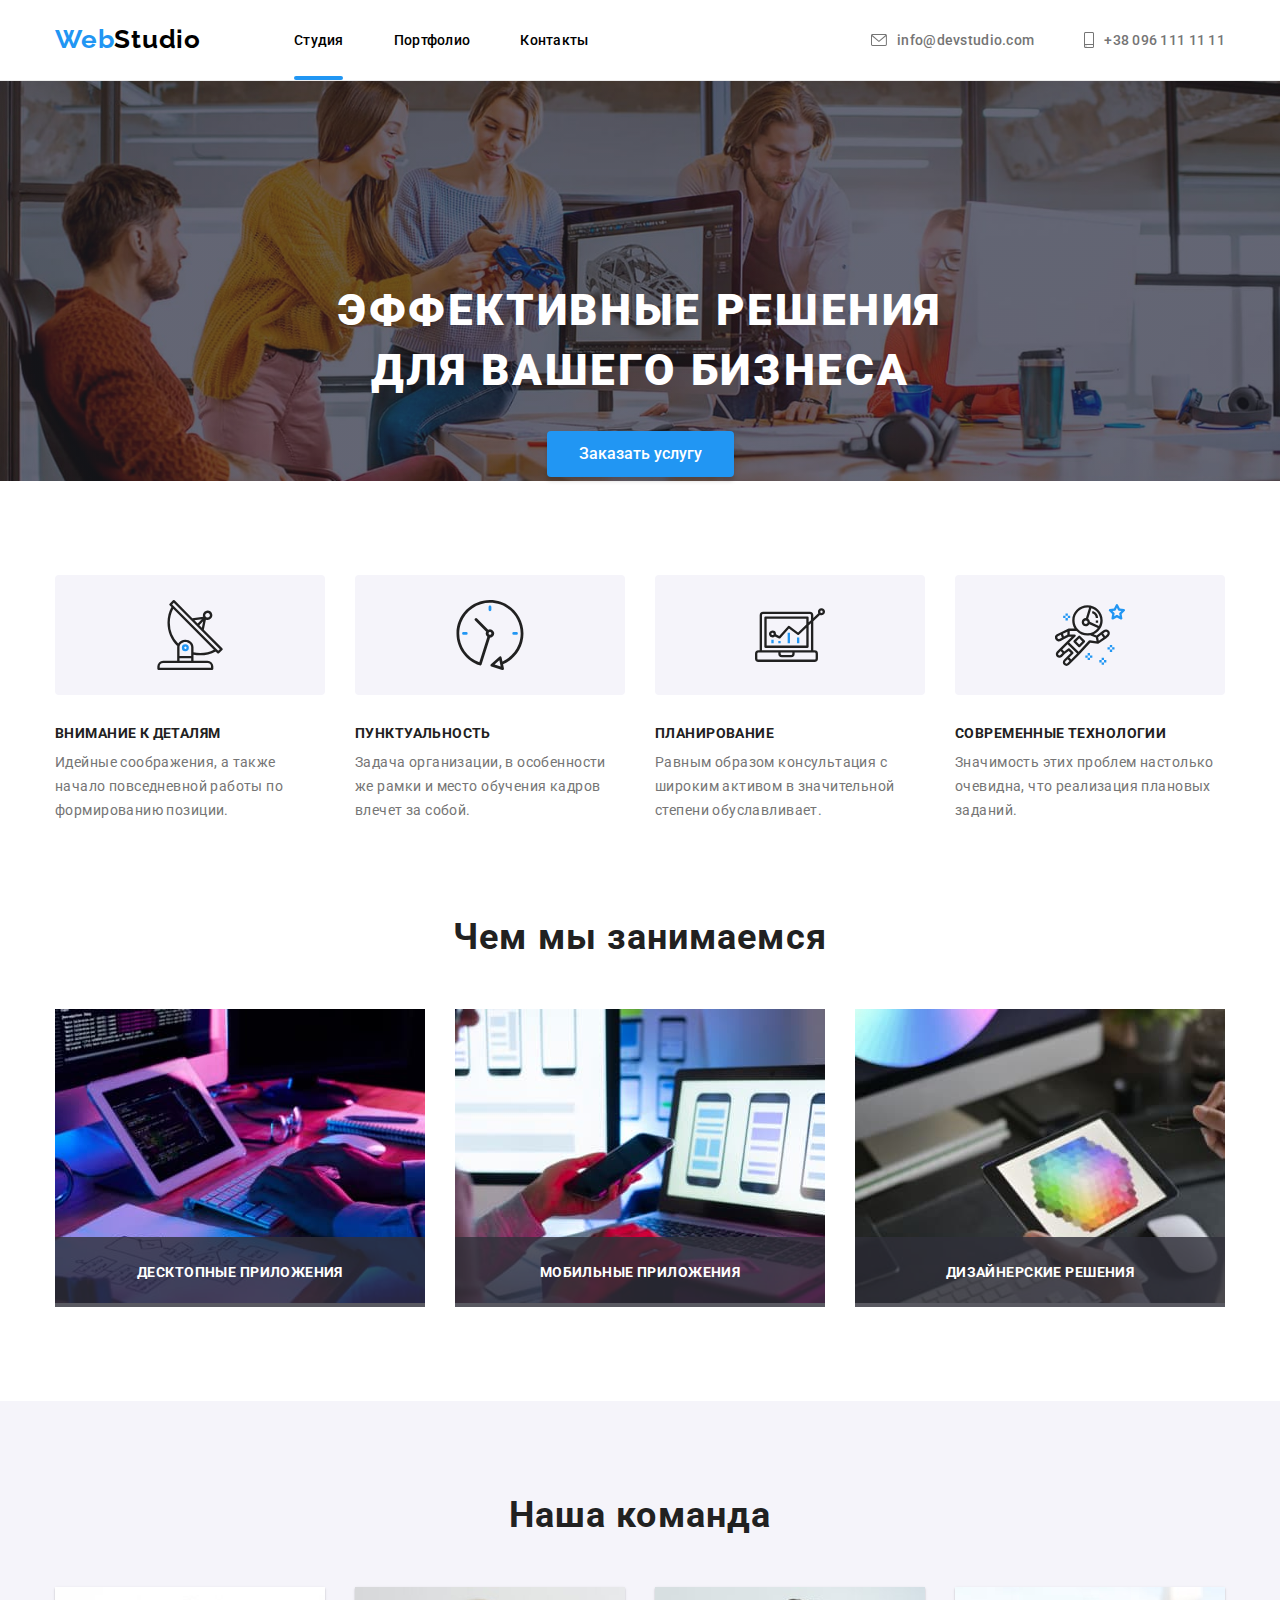
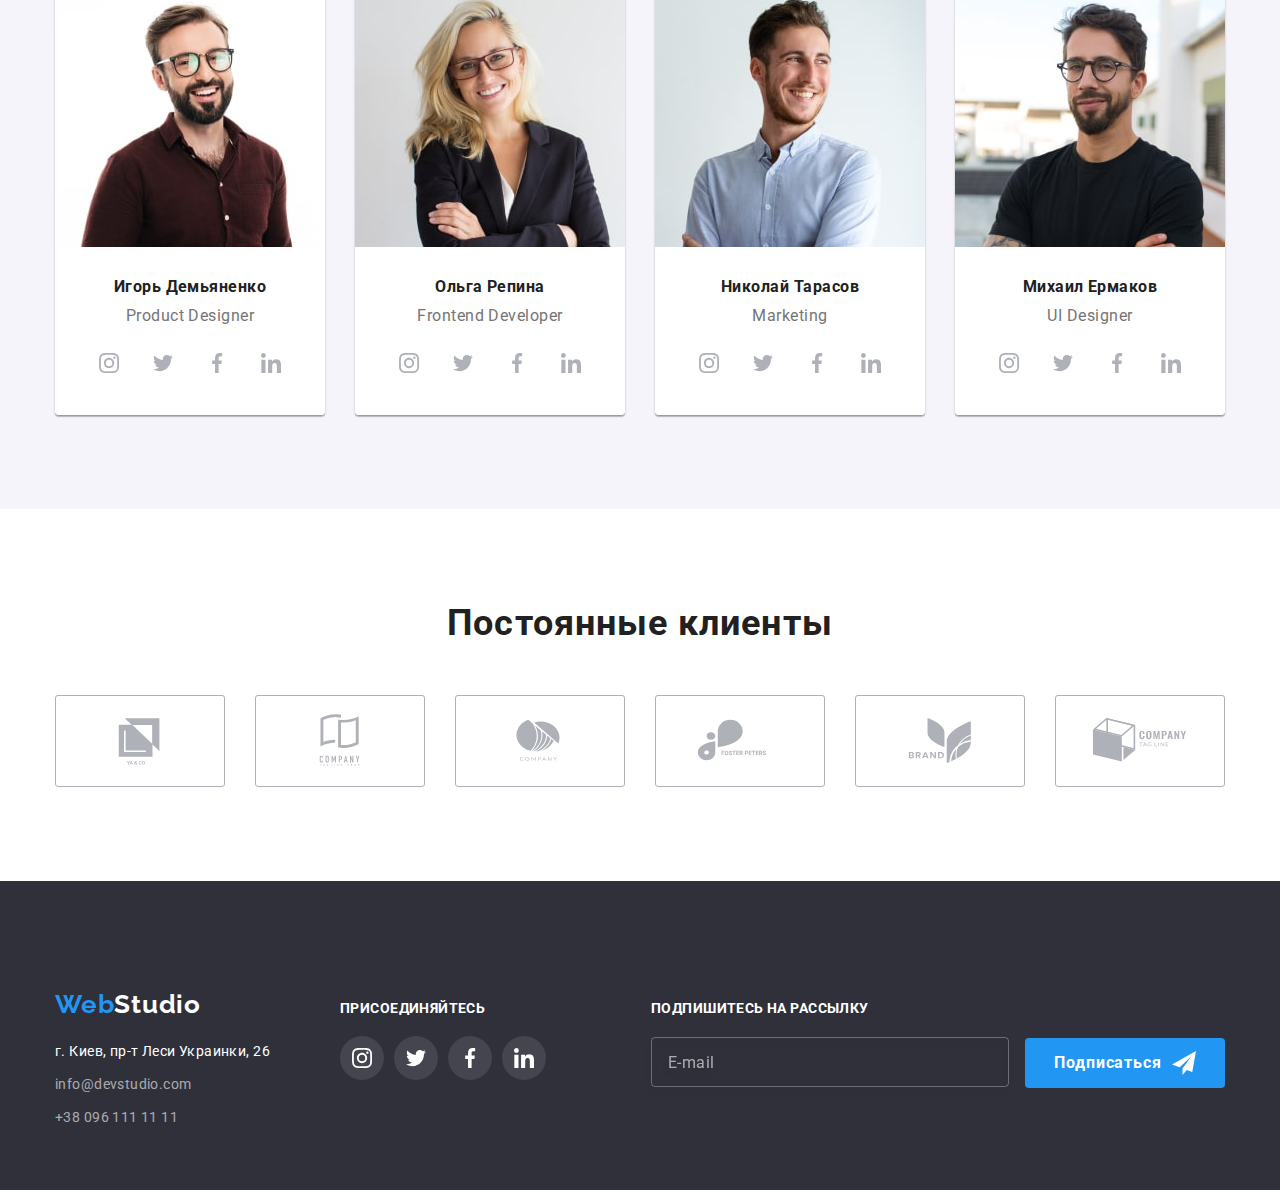
==== commit fd2e2334: "hw 8-1" ====
--- a/index.html
+++ b/index.html
@@ -52,8 +52,8 @@
                 </a>
             </li>
         </ul>
-            <div data-menu class="mob-menu is-hidden">
-    <div class="container mob-menu__container">
+            <div data-menu class="mobile-menu-backdrop is-hidden">
+    <div class="container mobile-menu-backdrop__container">
                     <button data-menu-close type="button" class="mob-menu__close">
                         <svg width="40" height="40" class="menu-icon">
                             <use href="./images/svg/symbol-defs.svg#icon-menu-close"></use>
@@ -102,7 +102,7 @@
 
     <!--Герой-->
     <section class="hero-section overlay">
-        <div class="hero container">
+        <div class="container">
             <h1 class="hero__title">Эффективные решения<br>для вашего бизнеса</h1>
             <button type="button" class="button animation" data-modal-open>Заказать услугу</button>
         </div>
--- a/css/main.min.css
+++ b/css/main.min.css
@@ -1,3 +1,3 @@
 :root{--primary-text-color: rgba(117, 117, 117, 1);--title-text-color: rgba(33, 33, 33, 1);--accent-color: rgba(33, 150, 243, 1);--footer-hero: rgba(47, 48, 58, 1);--primary-background-color: rgba(255, 255, 255, 1);--secondary-background-color: rgba(245, 244, 250, 1);--black: rgba(0, 0, 0, 1);--footer-contact-color: rgba(255, 255, 255, 0.6);--gray: rgba(238, 238, 238, 1);--icons-color: rgba(175, 177, 184, 1);--background-footer-icons: rgba(255, 255, 255, 0, 1);--background-overflow: rgba(47, 48, 58, 0.8);--animation-timing-function: cubic-bezier(0.4, 0, 0.2, 1)}.body{background-color:var(--primary-background-color);color:var(--primary-text-color);font-family:Roboto, sans-serif;font-style:normal;font-weight:normal}.animation{transition-property:color, fill, background-color, border, box-shadow,- opacity, transform;transition-duration:250ms;transition-timing-function:var(--animation-timing-function)}.container{width:100%;margin:0 auto;padding:0 15px}@media screen and (min-width: 480px){.container{max-width:480px}}@media screen and (min-width: 768px){.container{max-width:768px}}@media screen and (min-width: 1200px){.container{max-width:1200px}}h1,h2,h3,h4{margin:0}ul{list-style:none;padding:0;margin:0}a{color:inherit;text-decoration:none}p{margin:0}.list{margin:0px;list-style:none}.page-header__logo,.logo-footer,.logo-first-part{font-family:Raleway;font-weight:700;font-size:26px;line-height:1.192;letter-spacing:0.03em}.page-header__logo{padding-top:24px;padding-bottom:25px;display:inline-block;color:var(--black)}@media screen and (max-width: 767px){.page-header__logo{padding-top:16px;padding-bottom:16px}}.logo-footer{display:inline-block;color:var(--primary-background-color);margin-bottom:20px}.logo-first-part{color:var(--accent-color)}.header__container,.contacts-nav__link{display:flex;align-items:center}.site-nav__link,.contacts-nav__link{padding-top:32px;padding-bottom:32px;font-weight:500;font-size:14px;line-height:1.142;letter-spacing:0.02em}.page-header{border-bottom:1px solid #ececec}@media screen and (min-width: 767px){.page-header__nav{display:flex;align-items:center}}.site-nav{display:flex}@media screen and (max-width: 767px){.site-nav{display:none}}@media screen and (min-width: 768px) and (max-width: 1199px){.site-nav{margin-left:88px}}@media screen and (min-width: 1200px){.site-nav{margin-left:93px}}.site-nav__link{position:relative;color:var(--black)}.site-nav__link .current{color:var(--accent-color)}.site-nav__item:not(:last-child){margin-right:50px}.menu-open{display:inline-flex;margin-left:auto;padding:0;border:0;background-color:transparent;color:var(--title-text-color)}.menu-icon{fill:currentColor}.contacts-nav{display:flex;margin-left:auto}@media screen and (max-width: 767px){.contacts-nav{display:none}}@media screen and (min-width: 768px) and (max-width: 1199px){.contacts-nav{flex-direction:column;padding:0 0}}@media screen and (min-width: 768px) and (max-width: 1199px){.contacts-nav__link{padding:0 0}}.contacts-nav__item:not(:last-child){margin-right:50px}@media screen and (min-width: 768px) and (max-width: 1199px){.contacts-nav__item:not(:last-child){margin-right:0;margin-bottom:10px}}.site-nav .current::after{content:'';position:absolute;bottom:0;display:block;width:99%;height:4px;background-color:var(--accent-color);border-radius:2px;opacity:1}.site-nav__link:hover,.site-nav__link:focus{color:var(--accent-color)}.contacts-nav__link:hover,.contacts-nav__link:focus{color:var(--accent-color)}.contacts-nav__icon{margin-right:10px;fill:currentColor}@media screen and (max-width: 767px){.header__container{height:60px}}@media screen and (max-width: 767px){.mob-menu{position:fixed;top:0;left:0;width:100vw;height:100vh;background-color:#ffffff;overflow:auto;opacity:1;z-index:2}}.mob-menu__container{position:relative;display:flex;flex-direction:column;justify-content:space-between;height:100%;padding:48px 40px}.button{padding:10px 32px;color:var(--primary-background-color);background-color:var(--accent-color);font-weight:500;font-size:16px;line-height:1.625;text-align:center;letter-spacing:inherit;border-radius:4px;border:none;display:inline-block;text-align:center;align-items:flex-start;box-shadow:0px 4px 4px rgba(0,0,0,0.15);border-radius:4px}.button:hover,.button:focus{background-color:var(--accent-color);color:var(--primary-background-color);cursor:pointer;box-shadow:0px 3px 1px rgba(0,0,0,0.1),0px 1px 2px rgba(0,0,0,0.08),0px 2px 2px rgba(0,0,0,0.12);border-radius:4px}.section{padding-top:60px;padding-bottom:60px}@media screen and (min-width: 1200px){.section{padding-top:94px;padding-bottom:94px}}.section-title{color:var(--title-text-color);font-weight:bold;font-size:36px;line-height:1.166;text-align:center;letter-spacing:0.03em;margin-bottom:30px}@media screen and (min-width: 1200px){.section-title{margin-bottom:50px}}.hero-section{text-align:center;background:var(--footer-hero);padding-top:118px;padding-bottom:118px;width:100%;max-width:1600px;max-height:600px;margin-right:auto;margin-left:auto;background-repeat:no-repeat;background-position:center;background-size:cover}@media screen and (min-width: 320px){.hero-section{max-width:480px;max-height:400px;background-image:linear-gradient(to right,rgba(47,48,58,0.4),rgba(47,48,58,0.4)),url(../images/hero-mob-min.jpg)}}@media screen and (min-width: 320px) and (min-device-pixel-ratio: 2), screen and (min-width: 320px) and (min-resolution: 192dpi), screen and (min-width: 320px) and (min-resolution: 2dppx){.hero-section{background-image:linear-gradient(to right,rgba(47,48,58,0.4),rgba(47,48,58,0.4)),url(../images/hero-mob-2x-min.jpg)}}@media screen and (min-width: 768px){.hero-section{max-width:768px;max-height:400px;background-image:linear-gradient(to right,rgba(47,48,58,0.4),rgba(47,48,58,0.4)),url(../images/hero-tab-min.jpg)}}@media screen and (min-width: 768px) and (min-device-pixel-ratio: 2) and (min-width: 768px), screen and (min-width: 768px) and (min-resolution: 192dpi), screen and (min-width: 768px) and (min-resolution: 2dppx){.hero-section{max-width:768px;max-height:400px;background-image:linear-gradient(to right,rgba(47,48,58,0.4),rgba(47,48,58,0.4)),url(../images/hero-tab-2x-min.jpg)}}@media screen and (min-width: 1200px){.hero-section{max-width:1600px;max-height:600px;background-image:linear-gradient(to right,rgba(47,48,58,0.4),rgba(47,48,58,0.4)),url(../images/hero-desk-min.jpg)}}@media screen and (min-width: 1200px) and (min-device-pixel-ratio: 2) and (min-width: 1200px), screen and (min-width: 1200px) and (min-resolution: 192dpi), screen and (min-width: 1200px) and (min-resolution: 2dppx){.hero-section{background-image:linear-gradient(to right,rgba(47,48,58,0.4),rgba(47,48,58,0.4)),url(../images/hero-desk-2x-min.jpg)}}.hero__title{color:var(--primary-background-color);font-weight:900;font-size:44px;line-height:1.363;text-align:center;letter-spacing:0.06em;text-transform:uppercase;margin-bottom:30px}@media screen and (max-width: 1199px){.hero__title{font-size:26px;line-height:1.615}}.title-none{display:none}.features-list{margin-top:0px;margin-bottom:-30px}@media screen and (min-width: 768px){.features-list{display:flex;flex-wrap:wrap;margin-left:-30px}}@media screen and (min-width: 1200px){.features-list{padding-top:94px}}.features-list__item{width:100%;margin-bottom:30px}@media screen and (min-width: 768px){.features-list__item{flex-basis:calc((100% - 60px) / 2);margin-left:30px}}@media screen and (min-width: 1200px){.features-list__item{flex-basis:calc((100% - 120px) / 4)}}.features-list__icon{display:flex;width:100%;height:120px;justify-content:center;align-items:center;background-color:var(--secondary-background-color);border-radius:4px}.features-list__title{color:var(--title-text-color);font-size:14px;line-height:1.142;letter-spacing:.03em;text-transform:uppercase;margin-top:30px;margin-bottom:10px;text-align:center}@media screen and (min-width: 768px){.features-list__title{text-align:left}}.features-list__text{font-size:14px;line-height:1.714;letter-spacing:.03em}@media screen and (max-width: 1199px){.section-none{display:none}}.work-list{display:flex;padding-bottom:94px}.work-list__item{position:relative;z-index:1;margin-right:30px}.work-list__text{position:absolute;bottom:0;right:0;margin:0;width:100%;font-weight:bold;font-size:14px;line-height:1.142;text-align:center;letter-spacing:0.03em;text-transform:uppercase;color:var(--primary-background-color);background-color:var(--background-overflow);padding:27px}.work-list__item:not(:last-child){margin-right:30px}.section-color{background-color:var(--secondary-background-color)}.section-title{color:var(--title-text-color);font-weight:bold;font-size:28px;line-height:1.166;letter-spacing:.03em;text-align:center}@media screen and (min-width: 768px){.section-title{font-size:36px}}.team-list{text-align:center;margin-bottom:-30px}@media screen and (min-width: 768px){.team-list{display:flex;flex-wrap:wrap;margin-left:-30px}}.team-list__photo{display:block;height:auto;width:100%}.team-list__item{box-shadow:0px 1px 3px rgba(0,0,0,0.12),0px 1px 1px rgba(0,0,0,0.14),0px 2px 1px rgba(0,0,0,0.2);border-radius:0px 0px 4px 4px;width:100%;margin-bottom:30px}@media screen and (min-width: 768px){.team-list__item{flex-basis:calc((100% - 60px) / 2);margin-left:30px}}@media screen and (min-width: 1200px){.team-list__item{flex-basis:calc((100% - 120px) / 4)}}.team-description{background-color:var(--primary-background-color);border-radius:0px 0px 4px 4px}.team-description__member{padding:30px 9px 0;color:var(--title-text-color);font-size:16px;line-height:1.187;letter-spacing:.03em}.team-description__position{font-size:16px;line-height:1.187;letter-spacing:.03em;padding:0 20px;margin-top:10px}.contacts-list__street,.contacts-list__contact{font-size:16px;line-height:1.187;letter-spacing:0.03em}.icons-list{display:flex;justify-content:center;margin-top:16px;padding:0 32px 30px}.icons-list__item:not(:last-child){margin-right:10px}.icons-list__link{width:44px;height:44px;padding:12px;border-radius:50%;display:flex;justify-content:center;align-items:center}.icons-list__link:hover,.icons-list__link:focus{background-color:var(--accent-color);color:var(--primary-background-color)}.icons-list__link:hover .icons-list__icon,.icons-list__link:focus .icons-list__icon{fill:var(--primary-background-color)}.icons-list__icon{width:20px;height:20px;fill:var(--icons-color)}.clients-list{display:flex;flex-wrap:wrap;margin-left:-30px;margin-top:-30px}@media screen and (min-width: 1200px){.clients-list{flex-wrap:nowrap}}.clients-list__item{flex-basis:calc((100% - 60px) / 2);margin-left:30px;margin-top:30px}.clients-list__link{border:1px solid var(--icons-color);color:var(--icons-color);display:flex;justify-content:center;align-items:center;height:92px;border-radius:3px}.clients-list__link:hover,.clients-list__link:focus{border-color:var(--accent-color);color:var(--accent-color)}.clients-list__icon{fill:currentColor}.clients-list__link:hover .clients-list__icon,.clients-list__link:focus .clients-list__icon{fill:currentColor}.hide{display:none}.filter-list{width:611px;margin:0px auto;padding:94px 0 50px;display:flex;justify-content:space-between}.filter-list__item{display:flex;justify-content:center;align-items:center}.filter-list__item:not(:last-child){margin-right:8px}.filter-list__button{color:var(--title-text-color);font-family:inherit;font-weight:500;font-size:16px;line-height:1.63;text-align:center;cursor:pointer;border:0;background-color:var(--secondary-background-color);border-radius:4px;padding:6px 22px}.filter-list__button:hover,.filter-list__button:focus{color:var(--primary-background-color);background-color:var(--accent-color)}.portfolio-list{display:flex;flex-wrap:wrap;padding-bottom:94px}.portfolio-list__item{width:370px;margin:0 30px 30px 0}.portfolio-list__item:nth-child(3n){margin-right:0}.portfolio-overlay__project{display:block;width:100%;height:auto}.text-holder{border:1px solid var(--gray);background-color:var(--primary-background-color)}.text-holder__title{color:var(--title-text-color);font-weight:bold;font-size:18px;line-height:2.111;letter-spacing:0.06em;padding:20px 24px 0;margin-bottom:4px}.text-holder__text{font-size:16px;line-height:1.875;letter-spacing:0.03em;padding:0 24px 20px}.portfolio-list__link:hover,.portfolio-list__link:focus{display:block;border-radius:0px 0px 4px 4px;transition:opacity 250ms var(--animation-timing-function)}.portfolio-overlay{position:relative;overflow:hidden}.thumb{position:absolute;top:0;left:0;width:100%;height:100%;transform:translateY(100%);transition:transform 250ms var(--animation-timing-function);background-color:rgba(33,150,243,0.9)}.thumb__text{font-size:18px;line-height:1.555;letter-spacing:0.03em;color:#fff;margin:63px 24px}.portfolio-list__link:hover .thumb,.portfolio-list__link:focus .thumb{transform:translateY(0)}.portfolio-list__item:hover{box-shadow:0px 1px 3px rgba(0,0,0,0.12),0px 1px 1px rgba(0,0,0,0.14),0px 2px 1px rgba(0,0,0,0.2)}.contacts-list__street,.contacts-list__contact{font-family:Roboto, sans-serif;font-size:14px;line-height:1.714;letter-spacing:0.03em}.footer{background-color:var(--footer-hero);padding-top:60px;padding-bottom:60px}.footer-container{text-align:center}@media screen and (min-width: 1200px){.footer-container{max-width:1200px;display:flex;align-items:baseline;text-align:left}}@media screen and (min-width: 768px) and (max-width: 1199px){.footer-container{max-width:768px}}@media screen and (min-width: 480px) and (max-width: 767px){.footer-container{max-width:480px}}@media screen and (min-width: 1200px){.footer-wrap{margin-bottom:0}}@media screen and (min-width: 768px){.footer-wrap{display:flex;justify-content:space-around;align-items:baseline}}.footer-adress{display:flex;flex-direction:column;margin-bottom:60px}@media screen and (min-width: 1200px){.footer-adress{margin-right:70px}}@media screen and (min-width: 768px){.footer-adress{margin-bottom:0}}.contacts-list__street{margin-bottom:9px;color:var(--primary-background-color)}.contacts-list__contact:not(:last-child){display:inline-block;margin-bottom:9px}.contacts-list__contact{color:var(--footer-contact-color)}.footer-icons{display:flex;text-align:center;flex-direction:column;margin-bottom:60px}@media screen and (min-width: 768px){.footer-icons{margin-bottom:0}}.footer-icons__title{text-align:center;font-family:Roboto;font-weight:bold;font-size:14px;line-height:1.142;letter-spacing:0.03em;text-transform:uppercase;color:var(--primary-background-color)}@media screen and (min-width: 1200px){.footer-icons__title{text-align:left}}.footer-icons__list{display:flex;margin-top:20px;margin-right:auto;margin-left:auto;width:206px}.footer-icons__item:not(:last-child){margin-right:10px}.footer-icons__link{display:flex;justify-content:center;align-items:center;width:44px;height:44px;border-radius:50%;background:rgba(255,255,255,0.1)}.footer-icons__link:hover,.footer-icons__link:focus{background:var(--accent-color)}.footer-icons__icon{fill:var(--primary-background-color)}.footer-form{margin-top:60px;margin-left:auto}.subscribe-title{text-align:center;margin-bottom:20px;font-weight:bold;font-size:14px;line-height:1.14;letter-spacing:.03em;text-transform:uppercase;color:var(--primary-background-color)}@media screen and (min-width: 1200px){.subscribe-title{text-align:left}}.footer-subscribe__input{display:block;width:100%;margin-bottom:20px;height:50px;padding:15px 16px;background-color:transparent;border:1px solid rgba(255,255,255,0.3);filter:drop-shadow(0px 4px 4px rgba(0,0,0,0.15));border-radius:4px;transition:border 250ms cubic-bezier(0.4, 0, 0.2, 1)}@media screen and (min-width: 768px) and (max-width: 1199px){.footer-subscribe__input{width:450px;margin-left:auto;margin-right:auto}}@media screen and (min-width: 1200px){.footer-subscribe__input{display:inline-block;width:358px;margin-right:12px;margin-bottom:0}}.footer-subscribe__input::placeholder{font-family:Roboto;font-size:16px;line-height:1.25;letter-spacing:.03em;display:flex;align-items:center;color:rgba(255,255,255,0.6)}.footer-subscribe__button{display:inline-flex;justify-content:center;align-items:center;color:var(--primary-background-color);background-color:var(--accent-color);width:200px;height:50px;font-weight:bold;font-size:16px;line-height:1.87;letter-spacing:.06em;border-radius:4px;border:none;cursor:pointer}.footer-subscribe__button:hover,.footer-subscribe__button:focus,.footer-subscribe__button:active{color:var(--primary-background-color);background-color:var(--accent-color)}.footer-subscribe__svg{margin-left:10px}.backdrop{position:fixed;top:0;left:0;z-index:2;width:100%;height:100%;background-color:rgba(0,0,0,0.2);opacity:1;transition:opacity 250ms var(--animation-timing-function)}.modal{position:absolute;top:50%;left:50%;transform:translate(-50%, -50%) scale(1);transition:transform 250ms var(--animation-timing-function);min-width:528px;min-height:581px;background-color:var(--primary-background-color);box-shadow:0px 1px 3px rgba(0,0,0,0.12),0px 1px 1px rgba(0,0,0,0.14),0px 2px 1px rgba(0,0,0,0.2);border-radius:4px}.modal-close:hover,.modal-close:focus{fill:var(--accent-color)}.is-hidden .modal{transform:translate(-50%, -50%) rotate(90deg)}.is-hidden{opacity:0;pointer-events:none;visibility:hidden;transition:opacity 250ms var(--animation-timing-function),visibility 250ms var(--animation-timing-function)}@media screen and (max-width: 767px){.is-hidden{opacity:0;visibility:hidden;pointer-events:none}}.modal-close{position:absolute;top:0;right:0;width:30px;height:30px;border-radius:50%;border:1px solid rgba(0,0,0,0.1);background-color:var(--primary-background-color);color:#000;margin-top:8px;margin-right:8px;display:flex;justify-content:center;align-items:center;cursor:pointer}.modal-form{display:block;margin-left:auto;padding:40px}.modal-form__title{color:var(--title-text-color);font-family:Roboto;font-weight:bold;font-size:20px;line-height:1.15;letter-spacing:.03em;text-align:center;padding-bottom:12px}.modal-form__lable{position:relative;display:flex;flex-direction:column;margin-bottom:10px}.modal-form__lable ::placeholder{font-size:12px;line-height:1.166;letter-spacing:.01em;color:rgba(117,117,117,0.5)}.modal-form__data{margin-bottom:4px;font-size:12px;line-height:1.166;letter-spacing:.01em;color:#757575}.modal-form__input{height:40px;border:1px solid rgba(33,33,33,0.2);border-radius:4px;padding-left:40px;font:inherit}.modal-form__icon{position:absolute;left:12px;bottom:4px;transform:translateY(-50%);display:inline-block}.modal-form__lable:focus-within .modal-form__input{outline-color:var(--accent-color)}.modal-form__lable:focus-within .modal-form__icon{fill:var(--accent-color)}.modal-form__input:hover{border-color:var(--accent-color);transition:border-color 250ms var(--animation-timing-function)}.modal-form__comment{border:1px solid rgba(33,33,33,0.2);border-radius:4px;height:120px;padding:12px 16px;resize:none}.modal-form__comment:hover{border-color:var(--accent-color);transition:border-color 250ms var(--animation-timing-function)}.modal-form__comment:focus-within{outline-color:var(--accent-color)}.policy-form{padding-top:20px;padding-bottom:30px;display:flex;align-items:center}.policy-form__input{position:absolute;width:1px;height:1px;margin:-1px;border:0;padding:0;clip:rect(0 0 0 0);overflow:hidden}.policy-form__checkbox{display:inline-block;width:16px;height:15px;margin-right:8px;border:2px solid var(--title-text-color);border-radius:2px}.policy-form__input:checked+.policy-form__checkbox{border-color:transparent;background-color:var(--accent-color);background-image:url("../images/svg/check.svg");background-size:contain;background-origin:border-box}.policy-form__link{color:var(--accent-color);text-decoration:underline}.policy-form__lable{font-size:14px;line-height:1.714;letter-spacing:.03em}.policy-form__button{position:relative;left:50%;transform:translate(-50%, 0);padding:10px 55px;color:var(--primary-background-color);background-color:var(--accent-color);width:200px;height:50px;box-shadow:0px 4px 4px rgba(0,0,0,0.15);border-radius:4px}.policy-form__button:hover,.policy-form__button:focus{background-color:#188ce8;box-shadow:0px 4px 4px 0px rgba(0,0,0,0.25)}.menu-open{display:inline-flex;margin-left:auto;padding:0;border:0;background-color:transparent}@media screen and (min-width: 768px){.menu-open{display:none}}.menu-open:hover,.menu-open:focus{color:var(--accent-color)}.mob-menu__close{position:absolute;right:15px;top:10px;padding:0;border:0;background-color:transparent;color:var(--title-text-color)}.mob-menu__close:hover,.mob-menu__close:focus{color:var(--accent-color)}.mobile-menu{margin-bottom:32px}@media screen and (max-width: 479px){.mobile-menu{margin-bottom:-22px}}.mobile-menu__item{margin-bottom:32px}@media screen and (max-width: 479px){.mobile-menu__item{margin-bottom:22px}}.mobile-menu__link{font-weight:500;font-size:40px;line-height:1.175;text-align:center;letter-spacing:0.02em;color:var(--title-text-color)}@media screen and (max-width: 479px){.mobile-menu__link{font-size:30px}}.mobile-menu__link.current{color:var(--accent-color)}.mobile-contacts{margin-bottom:64px}@media screen and (max-width: 479px){.mobile-contacts{margin-bottom:34px}}.mobile-contacts__item:not(:last-child){margin-bottom:32px}@media screen and (max-width: 479px){.mobile-contacts__item:not(:last-child){margin-bottom:22px}}.mobile-contacts__link{font-weight:500;font-size:24px;line-height:1.166;letter-spacing:0.02em;color:var(--primary-text-color)}.mobile-contacts__link:hover,.mobile-contacts__link:focus{font-size:34px;line-height:1.18;color:var(--accent-color)}@media screen and (max-width: 479px){.mobile-contacts__link{font-size:18px}}.mobile-socials{display:flex}.mobile-socials__link{font-weight:500;font-size:18px;line-height:1.222;letter-spacing:0.02em;color:var(--accent-color)}@media screen and (max-width: 479px){.mobile-socials__link{font-size:12px}}.mobile-socials__item:not(:last-child)::after{content:'';width:22px;height:0px;margin-left:10px;border:1px solid rgba(33,33,33,0.2);transform:rotate(90deg)}.mobile-socials__item:not(:last-child){margin-right:10px}@media screen and (max-width: 479px){.mobile-socials__item:not(:last-child){margin-right:7px}}@media screen and (max-width: 479px){.mobile-socials__item:not(:last-child)::after{width:19px;margin-left:7px}}
+ opacity, transform;transition-duration:250ms;transition-timing-function:var(--animation-timing-function)}.container{width:100%;margin:0 auto;padding:0 15px}@media screen and (min-width: 480px){.container{max-width:480px}}@media screen and (min-width: 768px){.container{max-width:768px}}@media screen and (min-width: 1200px){.container{max-width:1200px}}h1,h2,h3,h4{margin:0}ul{list-style:none;padding:0;margin:0}a{color:inherit;text-decoration:none}p{margin:0}.list{margin:0px;list-style:none}.page-header__logo,.logo-footer,.logo-first-part{font-family:Raleway;font-weight:700;font-size:26px;line-height:1.192;letter-spacing:0.03em}.page-header__logo{padding-top:24px;padding-bottom:25px;display:inline-block;color:var(--black)}@media screen and (max-width: 767px){.page-header__logo{padding-top:16px;padding-bottom:16px}}.logo-footer{display:inline-block;color:var(--primary-background-color);margin-bottom:20px}.logo-first-part{color:var(--accent-color)}.header__container,.contacts-nav__link{display:flex;align-items:center}.site-nav__link,.contacts-nav__link{padding-top:32px;padding-bottom:32px;font-weight:500;font-size:14px;line-height:1.142;letter-spacing:0.02em}.page-header{border-bottom:1px solid #ececec}@media screen and (min-width: 767px){.page-header__nav{display:flex;align-items:center}}.site-nav{display:flex}@media screen and (max-width: 767px){.site-nav{display:none}}@media screen and (min-width: 768px) and (max-width: 1199px){.site-nav{margin-left:88px}}@media screen and (min-width: 1200px){.site-nav{margin-left:93px}}.site-nav__link{color:var(--black)}.site-nav__link.current{position:relative}.site-nav__link .current{color:var(--accent-color)}.site-nav__item:not(:last-child){margin-right:50px}.menu-open{display:inline-flex;margin-left:auto;padding:0;border:0;background-color:transparent;color:var(--title-text-color)}.menu-icon{fill:currentColor}.contacts-nav{display:flex;margin-left:auto}@media screen and (max-width: 767px){.contacts-nav{display:none}}@media screen and (min-width: 768px) and (max-width: 1199px){.contacts-nav{flex-direction:column;padding:0 0}}@media screen and (min-width: 768px) and (max-width: 1199px){.contacts-nav__link{padding:0 0}}.contacts-nav__item:not(:last-child){margin-right:50px}@media screen and (min-width: 768px) and (max-width: 1199px){.contacts-nav__item:not(:last-child){margin-right:0;margin-bottom:10px}}.site-nav .current::after{content:'';position:absolute;bottom:0;display:block;width:99%;height:4px;background-color:var(--accent-color);border-radius:2px;opacity:1}.site-nav__link:hover,.site-nav__link:focus{color:var(--accent-color)}.contacts-nav__link:hover,.contacts-nav__link:focus{color:var(--accent-color)}.contacts-nav__icon{margin-right:10px;fill:currentColor}@media screen and (max-width: 767px){.header__container{height:60px}}.button{padding:10px 32px;color:var(--primary-background-color);background-color:var(--accent-color);font-weight:500;font-size:16px;line-height:1.625;text-align:center;letter-spacing:inherit;border-radius:4px;border:none;display:inline-block;text-align:center;align-items:flex-start;box-shadow:0px 4px 4px rgba(0,0,0,0.15);border-radius:4px}.button:hover,.button:focus{background-color:var(--accent-color);color:var(--primary-background-color);cursor:pointer;box-shadow:0px 3px 1px rgba(0,0,0,0.1),0px 1px 2px rgba(0,0,0,0.08),0px 2px 2px rgba(0,0,0,0.12);border-radius:4px}.section{padding-top:60px;padding-bottom:60px}@media screen and (min-width: 1200px){.section{padding-top:94px;padding-bottom:94px}}.section-title{color:var(--title-text-color);font-weight:bold;font-size:36px;line-height:1.166;text-align:center;letter-spacing:0.03em;margin-bottom:30px}@media screen and (min-width: 1200px){.section-title{margin-bottom:50px}}.overlay{background-image:linear-gradient(to right, rgba(47,48,58,0.4), rgba(47,48,58,0.4)),url(../images/img.jpg);background-repeat:no-repeat;background-size:cover}.hero-section{text-align:center;background:var(--footer-hero);padding-top:118px;padding-bottom:118px;max-width:1600px;height:auto;margin-right:auto;margin-left:auto;background-repeat:no-repeat;background-position:center;background-size:cover}@media screen and (min-width: 320px){.hero-section{max-width:480px;max-height:400px;background-image:linear-gradient(to right,rgba(47,48,58,0.4),rgba(47,48,58,0.4)),url(../images/hero-mob-min.jpg)}}@media screen and (min-width: 320px) and (min-device-pixel-ratio: 2), screen and (min-width: 320px) and (min-resolution: 192dpi), screen and (min-width: 320px) and (min-resolution: 2dppx){.hero-section{background-image:linear-gradient(to right,rgba(47,48,58,0.4),rgba(47,48,58,0.4)),url(../images/hero-mob-2x-min.jpg)}}@media screen and (min-width: 768px){.hero-section{max-width:768px;max-height:400px;background-image:linear-gradient(to right,rgba(47,48,58,0.4),rgba(47,48,58,0.4)),url(../images/hero-tab-min.jpg)}}@media screen and (min-width: 768px) and (min-device-pixel-ratio: 2) and (min-width: 768px), screen and (min-width: 768px) and (min-resolution: 192dpi), screen and (min-width: 768px) and (min-resolution: 2dppx){.hero-section{max-width:768px;max-height:400px;background-image:linear-gradient(to right,rgba(47,48,58,0.4),rgba(47,48,58,0.4)),url(../images/hero-tab-2x-min.jpg)}}@media screen and (min-width: 1200px){.hero-section{max-width:1600px;padding-top:200px;padding-bottom:200px;background-image:linear-gradient(to right,rgba(47,48,58,0.4),rgba(47,48,58,0.4)),url(../images/hero-desk-min.jpg)}}@media screen and (min-width: 1200px) and (min-device-pixel-ratio: 2) and (min-width: 1200px), screen and (min-width: 1200px) and (min-resolution: 192dpi), screen and (min-width: 1200px) and (min-resolution: 2dppx){.hero-section{background-image:linear-gradient(to right,rgba(47,48,58,0.4),rgba(47,48,58,0.4)),url(../images/hero-desk-2x-min.jpg)}}.hero__title{color:var(--primary-background-color);font-weight:900;font-size:44px;line-height:1.363;text-align:center;letter-spacing:0.06em;text-transform:uppercase;margin-bottom:30px}@media screen and (max-width: 1199px){.hero__title{font-size:26px;line-height:1.615}}@media screen and (min-width: 1200px){.hero__title{font-size:44px;line-height:1.36}}.title-none{display:none}.features-list{margin-top:0px;margin-bottom:-30px}@media screen and (min-width: 768px){.features-list{display:flex;flex-wrap:wrap;margin-left:-30px}}.features-list__item{width:100%;margin-bottom:30px}@media screen and (min-width: 768px){.features-list__item{flex-basis:calc((100% - 60px) / 2);margin-left:30px}}@media screen and (min-width: 1200px){.features-list__item{flex-basis:calc((100% - 120px) / 4)}}.features-list__icon{display:flex;width:100%;height:120px;justify-content:center;align-items:center;background-color:var(--secondary-background-color);border-radius:4px}.features-list__title{color:var(--title-text-color);font-size:14px;line-height:1.142;letter-spacing:.03em;text-transform:uppercase;margin-top:30px;margin-bottom:10px;text-align:center}@media screen and (min-width: 768px){.features-list__title{text-align:left}}.features-list__text{font-size:14px;line-height:1.714;letter-spacing:.03em}.section-none{padding-top:0}@media screen and (max-width: 1199px){.section-none{display:none}}.work-list{display:flex}.work-list__item{position:relative;z-index:1;margin-right:30px}.work-list__text{position:absolute;bottom:0;right:0;margin:0;width:100%;font-weight:bold;font-size:14px;line-height:1.142;text-align:center;letter-spacing:0.03em;text-transform:uppercase;color:var(--primary-background-color);background-color:var(--background-overflow);padding:27px}.work-list__item:not(:last-child){margin-right:30px}.section-color{background-color:var(--secondary-background-color)}.section-title{color:var(--title-text-color);font-weight:bold;font-size:28px;line-height:1.166;letter-spacing:.03em;text-align:center}@media screen and (min-width: 768px){.section-title{font-size:36px}}.team-list{text-align:center;margin-bottom:-30px}@media screen and (min-width: 768px){.team-list{display:flex;flex-wrap:wrap;margin-left:-30px}}.team-list__photo{display:block;height:auto;width:100%}.team-list__item{box-shadow:0px 1px 3px rgba(0,0,0,0.12),0px 1px 1px rgba(0,0,0,0.14),0px 2px 1px rgba(0,0,0,0.2);border-radius:0px 0px 4px 4px;width:100%;margin-bottom:30px}@media screen and (min-width: 768px){.team-list__item{flex-basis:calc((100% - 60px) / 2);margin-left:30px}}@media screen and (min-width: 1200px){.team-list__item{flex-basis:calc((100% - 120px) / 4)}}.team-description{background-color:var(--primary-background-color);border-radius:0px 0px 4px 4px}.team-description__member{padding:30px 9px 0;color:var(--title-text-color);font-size:16px;line-height:1.187;letter-spacing:.03em}.team-description__position{font-size:16px;line-height:1.187;letter-spacing:.03em;padding:0 20px;margin-top:10px}.contacts-list__street,.contacts-list__contact{font-size:16px;line-height:1.187;letter-spacing:0.03em}.icons-list{display:flex;justify-content:center;margin-top:16px;padding:0 32px 30px}.icons-list__item:not(:last-child){margin-right:10px}.icons-list__link{width:44px;height:44px;padding:12px;border-radius:50%;display:flex;justify-content:center;align-items:center}.icons-list__link:hover,.icons-list__link:focus{background-color:var(--accent-color);color:var(--primary-background-color)}.icons-list__link:hover .icons-list__icon,.icons-list__link:focus .icons-list__icon{fill:var(--primary-background-color)}.icons-list__icon{width:20px;height:20px;fill:var(--icons-color)}.clients-list{display:flex;flex-wrap:wrap;margin-left:-30px;margin-top:-30px}@media screen and (min-width: 1200px){.clients-list{flex-wrap:nowrap}}.clients-list__item{flex-basis:calc((100% - 60px) / 2);margin-left:30px;margin-top:30px}.clients-list__link{border:1px solid var(--icons-color);color:var(--icons-color);display:flex;justify-content:center;align-items:center;height:92px;border-radius:3px}.clients-list__link:hover,.clients-list__link:focus{border-color:var(--accent-color);color:var(--accent-color)}.clients-list__icon{fill:currentColor}.clients-list__link:hover .clients-list__icon,.clients-list__link:focus .clients-list__icon{fill:currentColor}.hide{display:none}.filter-list{width:611px;margin:0px auto;padding:94px 0 50px;display:flex;justify-content:space-between}.filter-list__item{display:flex;justify-content:center;align-items:center}.filter-list__item:not(:last-child){margin-right:8px}.filter-list__button{color:var(--title-text-color);font-family:inherit;font-weight:500;font-size:16px;line-height:1.63;text-align:center;cursor:pointer;border:0;background-color:var(--secondary-background-color);border-radius:4px;padding:6px 22px}.filter-list__button:hover,.filter-list__button:focus{color:var(--primary-background-color);background-color:var(--accent-color)}.portfolio-list{display:flex;flex-wrap:wrap;padding-bottom:94px}.portfolio-list__item{width:370px;margin:0 30px 30px 0}.portfolio-list__item:nth-child(3n){margin-right:0}.portfolio-overlay__project{display:block;width:100%;height:auto}.text-holder{border:1px solid var(--gray);background-color:var(--primary-background-color)}.text-holder__title{color:var(--title-text-color);font-weight:bold;font-size:18px;line-height:2.111;letter-spacing:0.06em;padding:20px 24px 0;margin-bottom:4px}.text-holder__text{font-size:16px;line-height:1.875;letter-spacing:0.03em;padding:0 24px 20px}.portfolio-list__link:hover,.portfolio-list__link:focus{display:block;border-radius:0px 0px 4px 4px;transition:opacity 250ms var(--animation-timing-function)}.portfolio-overlay{position:relative;overflow:hidden}.thumb{position:absolute;top:0;left:0;width:100%;height:100%;transform:translateY(100%);transition:transform 250ms var(--animation-timing-function);background-color:rgba(33,150,243,0.9)}.thumb__text{font-size:18px;line-height:1.555;letter-spacing:0.03em;color:#fff;margin:63px 24px}.portfolio-list__link:hover .thumb,.portfolio-list__link:focus .thumb{transform:translateY(0)}.portfolio-list__item:hover{box-shadow:0px 1px 3px rgba(0,0,0,0.12),0px 1px 1px rgba(0,0,0,0.14),0px 2px 1px rgba(0,0,0,0.2)}.contacts-list__street,.contacts-list__contact{font-family:Roboto, sans-serif;font-size:14px;line-height:1.714;letter-spacing:0.03em}.footer{background-color:var(--footer-hero);padding-top:60px;padding-bottom:60px}.footer-container{text-align:center}@media screen and (min-width: 1200px){.footer-container{max-width:1200px;display:flex;align-items:baseline;text-align:left}}@media screen and (min-width: 768px) and (max-width: 1199px){.footer-container{max-width:768px}}@media screen and (min-width: 480px) and (max-width: 767px){.footer-container{max-width:480px}}@media screen and (min-width: 1200px){.footer-wrap{margin-bottom:0}}@media screen and (min-width: 768px){.footer-wrap{display:flex;justify-content:space-around;align-items:baseline}}.footer-adress{display:flex;flex-direction:column;margin-bottom:60px}@media screen and (min-width: 1200px){.footer-adress{margin-right:70px}}@media screen and (min-width: 768px){.footer-adress{margin-bottom:0}}.contacts-list__street{margin-bottom:9px;color:var(--primary-background-color)}.contacts-list__contact:not(:last-child){display:inline-block;margin-bottom:9px}.contacts-list__contact{color:var(--footer-contact-color)}.footer-icons{display:flex;text-align:center;flex-direction:column;margin-bottom:60px}@media screen and (min-width: 768px){.footer-icons{margin-bottom:0}}.footer-icons__title{text-align:center;font-family:Roboto;font-weight:bold;font-size:14px;line-height:1.142;letter-spacing:0.03em;text-transform:uppercase;color:var(--primary-background-color)}@media screen and (min-width: 1200px){.footer-icons__title{text-align:left}}.footer-icons__list{display:flex;margin-top:20px;margin-right:auto;margin-left:auto;width:206px}.footer-icons__item:not(:last-child){margin-right:10px}.footer-icons__link{display:flex;justify-content:center;align-items:center;width:44px;height:44px;border-radius:50%;background:rgba(255,255,255,0.1)}.footer-icons__link:hover,.footer-icons__link:focus{background:var(--accent-color)}.footer-icons__icon{fill:var(--primary-background-color)}.footer-form{margin-top:60px;margin-left:auto}.subscribe-title{text-align:center;margin-bottom:20px;font-weight:bold;font-size:14px;line-height:1.14;letter-spacing:.03em;text-transform:uppercase;color:var(--primary-background-color)}@media screen and (min-width: 1200px){.subscribe-title{text-align:left}}.footer-subscribe__input{display:block;width:100%;margin-bottom:20px;height:50px;padding:15px 16px;background-color:transparent;border:1px solid rgba(255,255,255,0.3);filter:drop-shadow(0px 4px 4px rgba(0,0,0,0.15));border-radius:4px;transition:border 250ms cubic-bezier(0.4, 0, 0.2, 1)}@media screen and (min-width: 768px) and (max-width: 1199px){.footer-subscribe__input{width:450px;margin-left:auto;margin-right:auto}}@media screen and (min-width: 1200px){.footer-subscribe__input{display:inline-block;width:358px;margin-right:12px;margin-bottom:0}}.footer-subscribe__input::placeholder{font-family:Roboto;font-size:16px;line-height:1.25;letter-spacing:.03em;display:flex;align-items:center;color:rgba(255,255,255,0.6)}.footer-subscribe__button{display:inline-flex;justify-content:center;align-items:center;color:var(--primary-background-color);background-color:var(--accent-color);width:200px;height:50px;font-weight:bold;font-size:16px;line-height:1.87;letter-spacing:.06em;border-radius:4px;border:none;cursor:pointer}.footer-subscribe__button:hover,.footer-subscribe__button:focus,.footer-subscribe__button:active{color:var(--primary-background-color);background-color:var(--accent-color)}.footer-subscribe__svg{margin-left:10px}.backdrop{position:fixed;top:0;left:0;z-index:2;width:100vw;height:100vh;background-color:rgba(0,0,0,0.2);visibility:visible;opacity:1;transition:opacity 250ms var(--animation-timing-function);overflow-y:scroll}@media screen and (min-width: 480px) and (max-width: 767px){.backdrop{display:flex;justify-content:center;padding:40px 40px}}@media screen and (max-width: 479px){.backdrop{display:flex;justify-content:center;padding:20px 15px}}.modal{position:absolute;top:50%;left:50%;padding:40px;transform:translate(-50%, -50%) scale(1);transition:transform 250ms var(--animation-timing-function);background-color:var(--primary-background-color);box-shadow:0px 1px 3px rgba(0,0,0,0.12),0px 1px 1px rgba(0,0,0,0.14),0px 2px 1px rgba(0,0,0,0.2);border-radius:4px}@media screen and (max-width: 1199px){.modal{max-width:450px;width:90vw;max-height:609px;height:90vh}}@media screen and (min-width: 1200px){.modal{min-width:528px;min-height:581px}}.modal-close:hover,.modal-close:focus{fill:var(--accent-color)}.is-hidden .modal{transform:translate(-50%, -50%) rotate(90deg)}.is-hidden{opacity:0;pointer-events:none;visibility:hidden;transition:opacity 250ms var(--animation-timing-function),visibility 250ms var(--animation-timing-function)}@media screen and (max-width: 767px){.is-hidden{opacity:0;visibility:hidden;pointer-events:none}}.modal-close{position:absolute;top:0;right:0;width:30px;height:30px;border-radius:50%;border:1px solid rgba(0,0,0,0.1);background-color:var(--primary-background-color);color:#000;margin-top:8px;margin-right:8px;display:flex;justify-content:center;align-items:center;cursor:pointer}.modal-form{width:100%;margin-left:auto}.modal-form__title{color:var(--title-text-color);font-weight:bold;font-size:20px;line-height:1.15;letter-spacing:.03em;text-align:center;margin-bottom:12px}@media screen and (max-width: 479px){.modal-form__title{font-size:15px}}@media screen and (min-width: 1200px){.modal-form__title{line-height:1.15}}.modal-form__lable{position:relative;display:flex;flex-direction:column;margin-bottom:10px}@media screen and (max-width: 1199px){.modal-form__lable{max-width:370px}}.modal-form__lable ::placeholder{font-size:12px;line-height:1.166;letter-spacing:.01em;color:rgba(117,117,117,0.5)}.modal-form__data{margin-bottom:4px;font-size:12px;line-height:1.166;letter-spacing:.01em;color:#757575}.modal-form__input{width:100%;height:40px;border:1px solid rgba(33,33,33,0.2);border-radius:4px;padding:11px 42px;font:inherit}.modal-form__icon{position:absolute;left:12px;top:50%;display:inline-block}.modal-form__lable:focus-within .modal-form__input{outline-color:var(--accent-color)}.modal-form__lable:focus-within .modal-form__icon{fill:var(--accent-color)}.modal-form__input:hover{border-color:var(--accent-color);transition:border-color 250ms var(--animation-timing-function)}.modal-form__comment{border:1px solid rgba(33,33,33,0.2);border-radius:4px;height:120px;padding:12px 16px;resize:none;width:100%;margin-bottom:20px}@media screen and (max-width: 479px){.modal-form__comment{height:100px}}.modal-form__comment:hover{border-color:var(--accent-color);transition:border-color 250ms var(--animation-timing-function)}.modal-form__comment:focus-within{outline-color:var(--accent-color)}.policy-form{font-size:12px;line-height:1.17;margin-bottom:30px;display:inline-block;align-items:center}@media screen and (min-width: 480px){.policy-form{display:flex;align-items:center}}@media screen and (min-width: 1200px){.policy-form{font-size:14px;line-height:1.71}}.policy-form__input{position:absolute;width:1px;height:1px;margin:-1px;border:0;padding:0;clip:rect(0 0 0 0);overflow:hidden}.policy-form__checkbox{display:inline-block;width:16px;height:15px;margin-right:8px;border:2px solid var(--title-text-color);border-radius:2px}.policy-form__input:checked+.policy-form__checkbox{border-color:transparent;background-color:var(--accent-color);background-image:url("../images/svg/check.svg");background-size:contain;background-origin:border-box}.policy-form__link{color:var(--accent-color);text-decoration:underline;font-size:12px;line-height:1.17}@media screen and (min-width: 1200px){.policy-form__link{font-size:14px;line-height:1.71}}.policy-form__button{position:relative;left:50%;transform:translate(-50%, 0);padding:10px 55px;color:var(--primary-background-color);background-color:var(--accent-color);width:200px;height:50px;box-shadow:0px 4px 4px rgba(0,0,0,0.15);border-radius:4px}.policy-form__button:hover,.policy-form__button:focus{background-color:#188ce8;box-shadow:0px 4px 4px 0px rgba(0,0,0,0.25)}.mobile-menu-backdrop__container{position:relative;display:flex;flex-direction:column;justify-content:space-between;height:100%;padding:48px 40px}@media screen and (min-width: 768px){.mobile-menu-backdrop{display:none}}@media screen and (max-width: 767px){.mobile-menu-backdrop{position:fixed;top:0;left:0;width:100vw;height:100vh;background-color:#ffffff;overflow:auto;opacity:1;z-index:2;overflow-y:scroll}}.menu-open{display:inline-flex;margin-left:auto;padding:0;border:0;background-color:transparent}@media screen and (min-width: 768px){.menu-open{display:none}}.menu-open:hover,.menu-open:focus{color:var(--accent-color)}.mob-menu__close{position:absolute;right:15px;top:10px;padding:0;border:0;background-color:transparent;color:var(--title-text-color)}.mob-menu__close:hover,.mob-menu__close:focus{color:var(--accent-color)}.mobile-menu{margin-bottom:32px}@media screen and (max-width: 479px){.mobile-menu{margin-bottom:-22px}}.mobile-menu__item{margin-bottom:32px}@media screen and (max-width: 479px){.mobile-menu__item{margin-bottom:22px}}.mobile-menu__link{font-weight:500;font-size:40px;line-height:1.175;text-align:center;letter-spacing:0.02em;color:var(--title-text-color)}@media screen and (max-width: 479px){.mobile-menu__link{font-size:30px}}.mobile-menu__link.current{color:var(--accent-color)}.mobile-contacts{margin-bottom:64px}@media screen and (max-width: 479px){.mobile-contacts{margin-bottom:34px}}.mobile-contacts__item:not(:last-child){margin-bottom:32px}@media screen and (max-width: 479px){.mobile-contacts__item:not(:last-child){margin-bottom:22px}}.mobile-contacts__link{font-weight:500;font-size:24px;line-height:1.166;letter-spacing:0.02em;color:var(--primary-text-color)}.mobile-contacts__link:hover,.mobile-contacts__link:focus{font-size:34px;line-height:1.18;color:var(--accent-color)}@media screen and (max-width: 479px){.mobile-contacts__link{font-size:18px}}.mobile-socials{display:flex}.mobile-socials__link{font-weight:500;font-size:18px;line-height:1.222;letter-spacing:0.02em;color:var(--accent-color)}@media screen and (max-width: 479px){.mobile-socials__link{font-size:12px}}.mobile-socials__item:not(:last-child)::after{content:'';width:22px;height:0px;margin-left:10px;border:1px solid rgba(33,33,33,0.2);transform:rotate(90deg)}.mobile-socials__item:not(:last-child){margin-right:10px}@media screen and (max-width: 479px){.mobile-socials__item:not(:last-child){margin-right:7px}}@media screen and (max-width: 479px){.mobile-socials__item:not(:last-child)::after{width:19px;margin-left:7px}}
 /*# sourceMappingURL=main.min.css.map */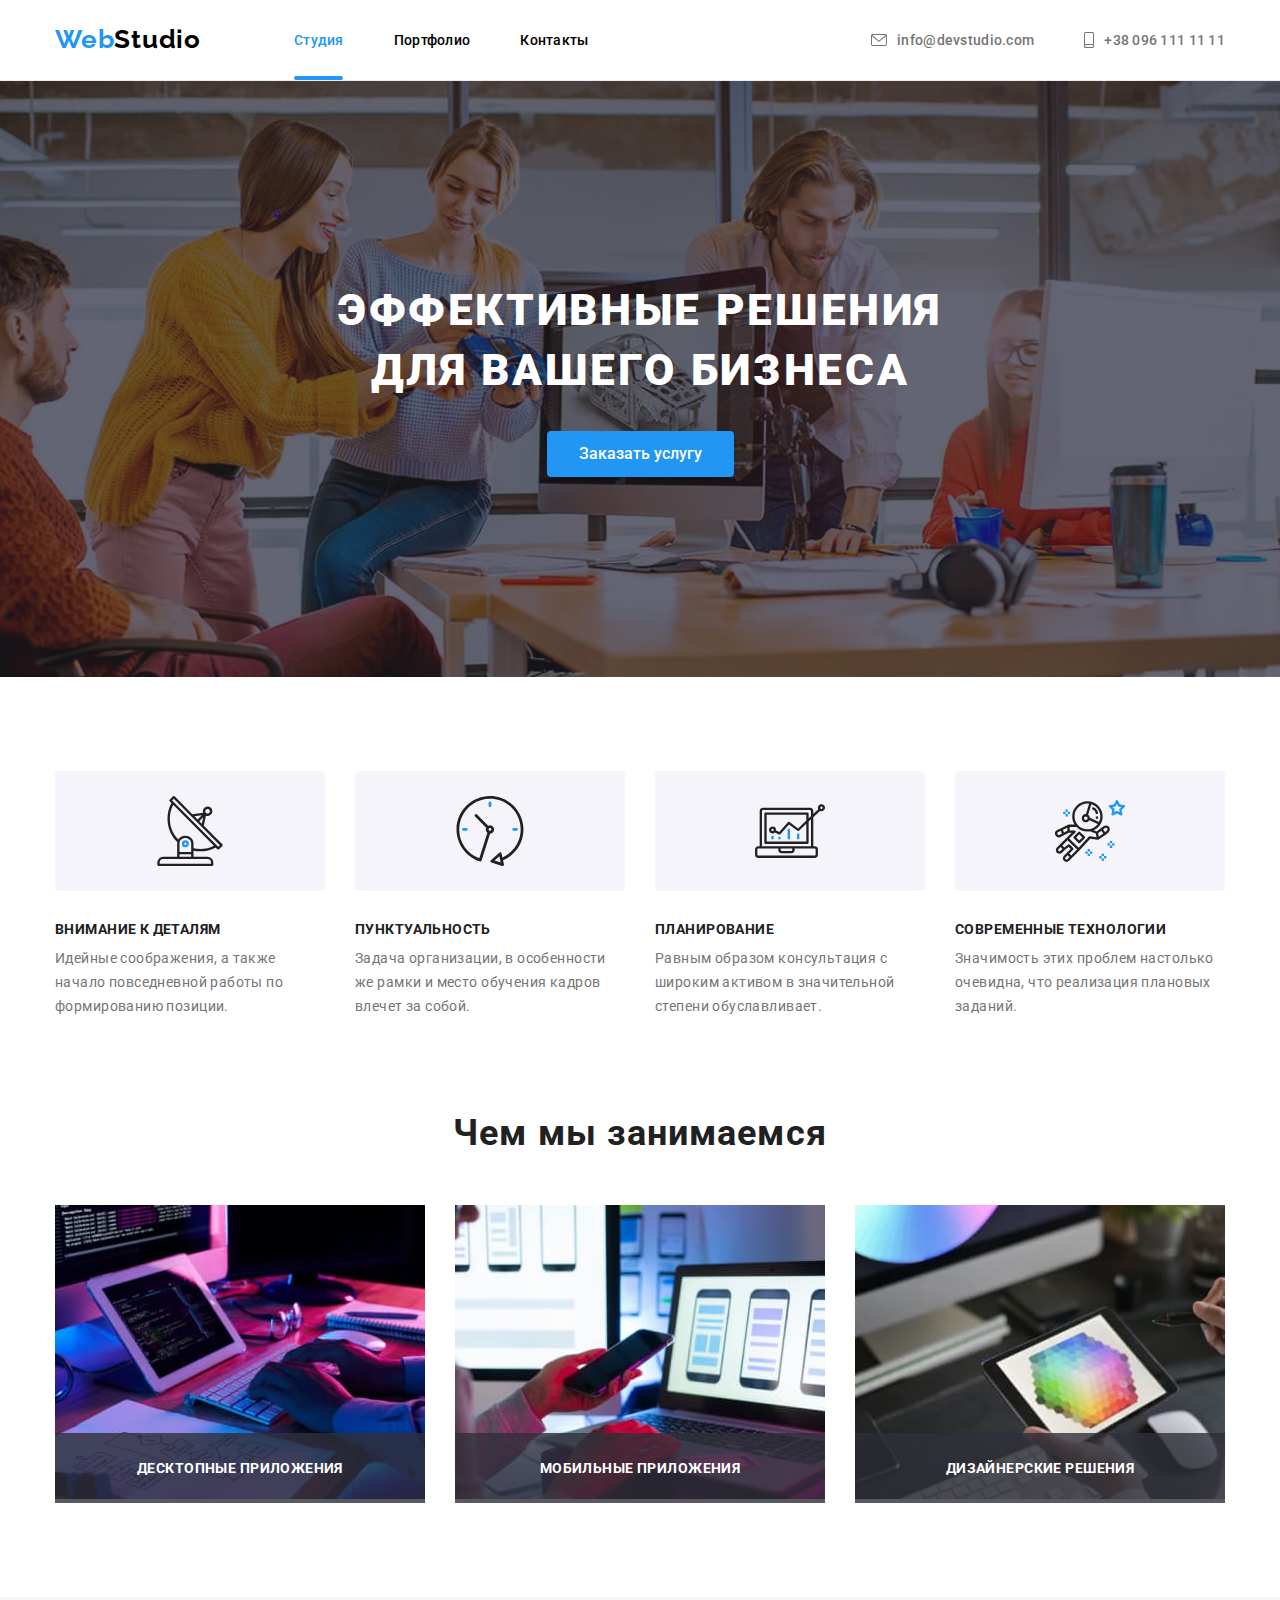
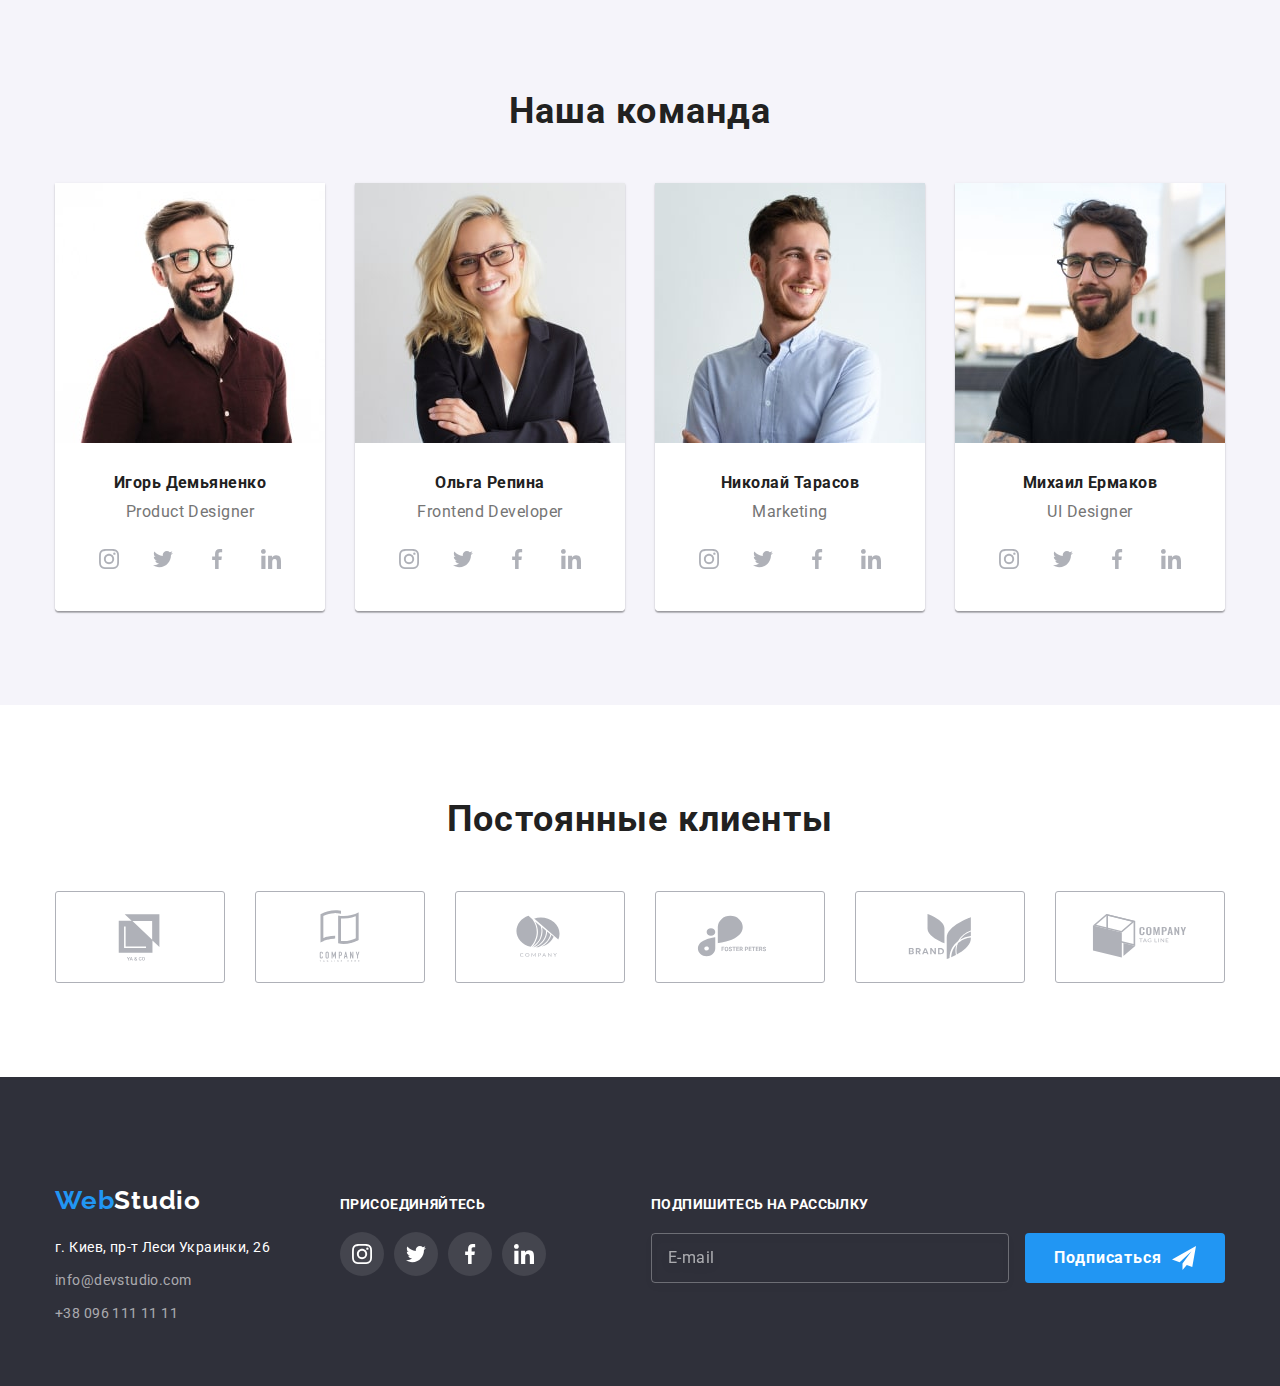
==== commit 65b55258: "hw 8 FINAL v2" ====
--- a/index.html
+++ b/index.html
@@ -17,7 +17,7 @@
   <header class="page-header">
       <div class="container header__container">
           <nav class="page-header__nav">
-              <a href="#" class="page-header__logo"><span class="logo-first-part">Web</span>Studio</a>
+              <a href="./index.html" class="page-header__logo"><span class="logo-first-part">Web</span>Studio</a>
       
               <ul class="site-nav">
                   <li class="site-nav__item">
--- a/css/main.min.css
+++ b/css/main.min.css
@@ -1,3 +1,3 @@
 :root{--primary-text-color: rgba(117, 117, 117, 1);--title-text-color: rgba(33, 33, 33, 1);--accent-color: rgba(33, 150, 243, 1);--footer-hero: rgba(47, 48, 58, 1);--primary-background-color: rgba(255, 255, 255, 1);--secondary-background-color: rgba(245, 244, 250, 1);--black: rgba(0, 0, 0, 1);--footer-contact-color: rgba(255, 255, 255, 0.6);--gray: rgba(238, 238, 238, 1);--icons-color: rgba(175, 177, 184, 1);--background-footer-icons: rgba(255, 255, 255, 0, 1);--background-overflow: rgba(47, 48, 58, 0.8);--animation-timing-function: cubic-bezier(0.4, 0, 0.2, 1)}.body{background-color:var(--primary-background-color);color:var(--primary-text-color);font-family:Roboto, sans-serif;font-style:normal;font-weight:normal}.animation{transition-property:color, fill, background-color, border, box-shadow,- opacity, transform;transition-duration:250ms;transition-timing-function:var(--animation-timing-function)}.container{width:100%;margin:0 auto;padding:0 15px}@media screen and (min-width: 480px){.container{max-width:480px}}@media screen and (min-width: 768px){.container{max-width:768px}}@media screen and (min-width: 1200px){.container{max-width:1200px}}h1,h2,h3,h4{margin:0}ul{list-style:none;padding:0;margin:0}a{color:inherit;text-decoration:none}p{margin:0}.list{margin:0px;list-style:none}.page-header__logo,.logo-footer,.logo-first-part{font-family:Raleway;font-weight:700;font-size:26px;line-height:1.192;letter-spacing:0.03em}.page-header__logo{padding-top:24px;padding-bottom:25px;display:inline-block;color:var(--black)}@media screen and (max-width: 767px){.page-header__logo{padding-top:16px;padding-bottom:16px}}.logo-footer{display:inline-block;color:var(--primary-background-color);margin-bottom:20px}.logo-first-part{color:var(--accent-color)}.header__container,.contacts-nav__link{display:flex;align-items:center}.site-nav__link,.contacts-nav__link{padding-top:32px;padding-bottom:32px;font-weight:500;font-size:14px;line-height:1.142;letter-spacing:0.02em}.page-header{border-bottom:1px solid #ececec}@media screen and (min-width: 767px){.page-header__nav{display:flex;align-items:center}}.site-nav{display:flex}@media screen and (max-width: 767px){.site-nav{display:none}}@media screen and (min-width: 768px) and (max-width: 1199px){.site-nav{margin-left:88px}}@media screen and (min-width: 1200px){.site-nav{margin-left:93px}}.site-nav__link{color:var(--black)}.site-nav__link.current{position:relative}.site-nav__link .current{color:var(--accent-color)}.site-nav__item:not(:last-child){margin-right:50px}.menu-open{display:inline-flex;margin-left:auto;padding:0;border:0;background-color:transparent;color:var(--title-text-color)}.menu-icon{fill:currentColor}.contacts-nav{display:flex;margin-left:auto}@media screen and (max-width: 767px){.contacts-nav{display:none}}@media screen and (min-width: 768px) and (max-width: 1199px){.contacts-nav{flex-direction:column;padding:0 0}}@media screen and (min-width: 768px) and (max-width: 1199px){.contacts-nav__link{padding:0 0}}.contacts-nav__item:not(:last-child){margin-right:50px}@media screen and (min-width: 768px) and (max-width: 1199px){.contacts-nav__item:not(:last-child){margin-right:0;margin-bottom:10px}}.site-nav .current::after{content:'';position:absolute;bottom:0;display:block;width:99%;height:4px;background-color:var(--accent-color);border-radius:2px;opacity:1}.site-nav__link:hover,.site-nav__link:focus{color:var(--accent-color)}.contacts-nav__link:hover,.contacts-nav__link:focus{color:var(--accent-color)}.contacts-nav__icon{margin-right:10px;fill:currentColor}@media screen and (max-width: 767px){.header__container{height:60px}}.button{padding:10px 32px;color:var(--primary-background-color);background-color:var(--accent-color);font-weight:500;font-size:16px;line-height:1.625;text-align:center;letter-spacing:inherit;border-radius:4px;border:none;display:inline-block;text-align:center;align-items:flex-start;box-shadow:0px 4px 4px rgba(0,0,0,0.15);border-radius:4px}.button:hover,.button:focus{background-color:var(--accent-color);color:var(--primary-background-color);cursor:pointer;box-shadow:0px 3px 1px rgba(0,0,0,0.1),0px 1px 2px rgba(0,0,0,0.08),0px 2px 2px rgba(0,0,0,0.12);border-radius:4px}.section{padding-top:60px;padding-bottom:60px}@media screen and (min-width: 1200px){.section{padding-top:94px;padding-bottom:94px}}.section-title{color:var(--title-text-color);font-weight:bold;font-size:36px;line-height:1.166;text-align:center;letter-spacing:0.03em;margin-bottom:30px}@media screen and (min-width: 1200px){.section-title{margin-bottom:50px}}.overlay{background-image:linear-gradient(to right, rgba(47,48,58,0.4), rgba(47,48,58,0.4)),url(../images/img.jpg);background-repeat:no-repeat;background-size:cover}.hero-section{text-align:center;background:var(--footer-hero);padding-top:118px;padding-bottom:118px;max-width:1600px;height:auto;margin-right:auto;margin-left:auto;background-repeat:no-repeat;background-position:center;background-size:cover}@media screen and (min-width: 320px){.hero-section{max-width:480px;max-height:400px;background-image:linear-gradient(to right,rgba(47,48,58,0.4),rgba(47,48,58,0.4)),url(../images/hero-mob-min.jpg)}}@media screen and (min-width: 320px) and (min-device-pixel-ratio: 2), screen and (min-width: 320px) and (min-resolution: 192dpi), screen and (min-width: 320px) and (min-resolution: 2dppx){.hero-section{background-image:linear-gradient(to right,rgba(47,48,58,0.4),rgba(47,48,58,0.4)),url(../images/hero-mob-2x-min.jpg)}}@media screen and (min-width: 768px){.hero-section{max-width:768px;max-height:400px;background-image:linear-gradient(to right,rgba(47,48,58,0.4),rgba(47,48,58,0.4)),url(../images/hero-tab-min.jpg)}}@media screen and (min-width: 768px) and (min-device-pixel-ratio: 2) and (min-width: 768px), screen and (min-width: 768px) and (min-resolution: 192dpi), screen and (min-width: 768px) and (min-resolution: 2dppx){.hero-section{max-width:768px;max-height:400px;background-image:linear-gradient(to right,rgba(47,48,58,0.4),rgba(47,48,58,0.4)),url(../images/hero-tab-2x-min.jpg)}}@media screen and (min-width: 1200px){.hero-section{max-width:1600px;padding-top:200px;padding-bottom:200px;background-image:linear-gradient(to right,rgba(47,48,58,0.4),rgba(47,48,58,0.4)),url(../images/hero-desk-min.jpg)}}@media screen and (min-width: 1200px) and (min-device-pixel-ratio: 2) and (min-width: 1200px), screen and (min-width: 1200px) and (min-resolution: 192dpi), screen and (min-width: 1200px) and (min-resolution: 2dppx){.hero-section{background-image:linear-gradient(to right,rgba(47,48,58,0.4),rgba(47,48,58,0.4)),url(../images/hero-desk-2x-min.jpg)}}.hero__title{color:var(--primary-background-color);font-weight:900;font-size:44px;line-height:1.363;text-align:center;letter-spacing:0.06em;text-transform:uppercase;margin-bottom:30px}@media screen and (max-width: 1199px){.hero__title{font-size:26px;line-height:1.615}}@media screen and (min-width: 1200px){.hero__title{font-size:44px;line-height:1.36}}.title-none{display:none}.features-list{margin-top:0px;margin-bottom:-30px}@media screen and (min-width: 768px){.features-list{display:flex;flex-wrap:wrap;margin-left:-30px}}.features-list__item{width:100%;margin-bottom:30px}@media screen and (min-width: 768px){.features-list__item{flex-basis:calc((100% - 60px) / 2);margin-left:30px}}@media screen and (min-width: 1200px){.features-list__item{flex-basis:calc((100% - 120px) / 4)}}.features-list__icon{display:flex;width:100%;height:120px;justify-content:center;align-items:center;background-color:var(--secondary-background-color);border-radius:4px}.features-list__title{color:var(--title-text-color);font-size:14px;line-height:1.142;letter-spacing:.03em;text-transform:uppercase;margin-top:30px;margin-bottom:10px;text-align:center}@media screen and (min-width: 768px){.features-list__title{text-align:left}}.features-list__text{font-size:14px;line-height:1.714;letter-spacing:.03em}.section-none{padding-top:0}@media screen and (max-width: 1199px){.section-none{display:none}}.work-list{display:flex}.work-list__item{position:relative;z-index:1;margin-right:30px}.work-list__text{position:absolute;bottom:0;right:0;margin:0;width:100%;font-weight:bold;font-size:14px;line-height:1.142;text-align:center;letter-spacing:0.03em;text-transform:uppercase;color:var(--primary-background-color);background-color:var(--background-overflow);padding:27px}.work-list__item:not(:last-child){margin-right:30px}.section-color{background-color:var(--secondary-background-color)}.section-title{color:var(--title-text-color);font-weight:bold;font-size:28px;line-height:1.166;letter-spacing:.03em;text-align:center}@media screen and (min-width: 768px){.section-title{font-size:36px}}.team-list{text-align:center;margin-bottom:-30px}@media screen and (min-width: 768px){.team-list{display:flex;flex-wrap:wrap;margin-left:-30px}}.team-list__photo{display:block;height:auto;width:100%}.team-list__item{box-shadow:0px 1px 3px rgba(0,0,0,0.12),0px 1px 1px rgba(0,0,0,0.14),0px 2px 1px rgba(0,0,0,0.2);border-radius:0px 0px 4px 4px;width:100%;margin-bottom:30px}@media screen and (min-width: 768px){.team-list__item{flex-basis:calc((100% - 60px) / 2);margin-left:30px}}@media screen and (min-width: 1200px){.team-list__item{flex-basis:calc((100% - 120px) / 4)}}.team-description{background-color:var(--primary-background-color);border-radius:0px 0px 4px 4px}.team-description__member{padding:30px 9px 0;color:var(--title-text-color);font-size:16px;line-height:1.187;letter-spacing:.03em}.team-description__position{font-size:16px;line-height:1.187;letter-spacing:.03em;padding:0 20px;margin-top:10px}.contacts-list__street,.contacts-list__contact{font-size:16px;line-height:1.187;letter-spacing:0.03em}.icons-list{display:flex;justify-content:center;margin-top:16px;padding:0 32px 30px}.icons-list__item:not(:last-child){margin-right:10px}.icons-list__link{width:44px;height:44px;padding:12px;border-radius:50%;display:flex;justify-content:center;align-items:center}.icons-list__link:hover,.icons-list__link:focus{background-color:var(--accent-color);color:var(--primary-background-color)}.icons-list__link:hover .icons-list__icon,.icons-list__link:focus .icons-list__icon{fill:var(--primary-background-color)}.icons-list__icon{width:20px;height:20px;fill:var(--icons-color)}.clients-list{display:flex;flex-wrap:wrap;margin-left:-30px;margin-top:-30px}@media screen and (min-width: 1200px){.clients-list{flex-wrap:nowrap}}.clients-list__item{flex-basis:calc((100% - 60px) / 2);margin-left:30px;margin-top:30px}.clients-list__link{border:1px solid var(--icons-color);color:var(--icons-color);display:flex;justify-content:center;align-items:center;height:92px;border-radius:3px}.clients-list__link:hover,.clients-list__link:focus{border-color:var(--accent-color);color:var(--accent-color)}.clients-list__icon{fill:currentColor}.clients-list__link:hover .clients-list__icon,.clients-list__link:focus .clients-list__icon{fill:currentColor}.hide{display:none}.filter-list{width:611px;margin:0px auto;padding:94px 0 50px;display:flex;justify-content:space-between}.filter-list__item{display:flex;justify-content:center;align-items:center}.filter-list__item:not(:last-child){margin-right:8px}.filter-list__button{color:var(--title-text-color);font-family:inherit;font-weight:500;font-size:16px;line-height:1.63;text-align:center;cursor:pointer;border:0;background-color:var(--secondary-background-color);border-radius:4px;padding:6px 22px}.filter-list__button:hover,.filter-list__button:focus{color:var(--primary-background-color);background-color:var(--accent-color)}.portfolio-list{display:flex;flex-wrap:wrap;padding-bottom:94px}.portfolio-list__item{width:370px;margin:0 30px 30px 0}.portfolio-list__item:nth-child(3n){margin-right:0}.portfolio-overlay__project{display:block;width:100%;height:auto}.text-holder{border:1px solid var(--gray);background-color:var(--primary-background-color)}.text-holder__title{color:var(--title-text-color);font-weight:bold;font-size:18px;line-height:2.111;letter-spacing:0.06em;padding:20px 24px 0;margin-bottom:4px}.text-holder__text{font-size:16px;line-height:1.875;letter-spacing:0.03em;padding:0 24px 20px}.portfolio-list__link:hover,.portfolio-list__link:focus{display:block;border-radius:0px 0px 4px 4px;transition:opacity 250ms var(--animation-timing-function)}.portfolio-overlay{position:relative;overflow:hidden}.thumb{position:absolute;top:0;left:0;width:100%;height:100%;transform:translateY(100%);transition:transform 250ms var(--animation-timing-function);background-color:rgba(33,150,243,0.9)}.thumb__text{font-size:18px;line-height:1.555;letter-spacing:0.03em;color:#fff;margin:63px 24px}.portfolio-list__link:hover .thumb,.portfolio-list__link:focus .thumb{transform:translateY(0)}.portfolio-list__item:hover{box-shadow:0px 1px 3px rgba(0,0,0,0.12),0px 1px 1px rgba(0,0,0,0.14),0px 2px 1px rgba(0,0,0,0.2)}.contacts-list__street,.contacts-list__contact{font-family:Roboto, sans-serif;font-size:14px;line-height:1.714;letter-spacing:0.03em}.footer{background-color:var(--footer-hero);padding-top:60px;padding-bottom:60px}.footer-container{text-align:center}@media screen and (min-width: 1200px){.footer-container{max-width:1200px;display:flex;align-items:baseline;text-align:left}}@media screen and (min-width: 768px) and (max-width: 1199px){.footer-container{max-width:768px}}@media screen and (min-width: 480px) and (max-width: 767px){.footer-container{max-width:480px}}@media screen and (min-width: 1200px){.footer-wrap{margin-bottom:0}}@media screen and (min-width: 768px){.footer-wrap{display:flex;justify-content:space-around;align-items:baseline}}.footer-adress{display:flex;flex-direction:column;margin-bottom:60px}@media screen and (min-width: 1200px){.footer-adress{margin-right:70px}}@media screen and (min-width: 768px){.footer-adress{margin-bottom:0}}.contacts-list__street{margin-bottom:9px;color:var(--primary-background-color)}.contacts-list__contact:not(:last-child){display:inline-block;margin-bottom:9px}.contacts-list__contact{color:var(--footer-contact-color)}.footer-icons{display:flex;text-align:center;flex-direction:column;margin-bottom:60px}@media screen and (min-width: 768px){.footer-icons{margin-bottom:0}}.footer-icons__title{text-align:center;font-family:Roboto;font-weight:bold;font-size:14px;line-height:1.142;letter-spacing:0.03em;text-transform:uppercase;color:var(--primary-background-color)}@media screen and (min-width: 1200px){.footer-icons__title{text-align:left}}.footer-icons__list{display:flex;margin-top:20px;margin-right:auto;margin-left:auto;width:206px}.footer-icons__item:not(:last-child){margin-right:10px}.footer-icons__link{display:flex;justify-content:center;align-items:center;width:44px;height:44px;border-radius:50%;background:rgba(255,255,255,0.1)}.footer-icons__link:hover,.footer-icons__link:focus{background:var(--accent-color)}.footer-icons__icon{fill:var(--primary-background-color)}.footer-form{margin-top:60px;margin-left:auto}.subscribe-title{text-align:center;margin-bottom:20px;font-weight:bold;font-size:14px;line-height:1.14;letter-spacing:.03em;text-transform:uppercase;color:var(--primary-background-color)}@media screen and (min-width: 1200px){.subscribe-title{text-align:left}}.footer-subscribe__input{display:block;width:100%;margin-bottom:20px;height:50px;padding:15px 16px;background-color:transparent;border:1px solid rgba(255,255,255,0.3);filter:drop-shadow(0px 4px 4px rgba(0,0,0,0.15));border-radius:4px;transition:border 250ms cubic-bezier(0.4, 0, 0.2, 1)}@media screen and (min-width: 768px) and (max-width: 1199px){.footer-subscribe__input{width:450px;margin-left:auto;margin-right:auto}}@media screen and (min-width: 1200px){.footer-subscribe__input{display:inline-block;width:358px;margin-right:12px;margin-bottom:0}}.footer-subscribe__input::placeholder{font-family:Roboto;font-size:16px;line-height:1.25;letter-spacing:.03em;display:flex;align-items:center;color:rgba(255,255,255,0.6)}.footer-subscribe__button{display:inline-flex;justify-content:center;align-items:center;color:var(--primary-background-color);background-color:var(--accent-color);width:200px;height:50px;font-weight:bold;font-size:16px;line-height:1.87;letter-spacing:.06em;border-radius:4px;border:none;cursor:pointer}.footer-subscribe__button:hover,.footer-subscribe__button:focus,.footer-subscribe__button:active{color:var(--primary-background-color);background-color:var(--accent-color)}.footer-subscribe__svg{margin-left:10px}.backdrop{position:fixed;top:0;left:0;z-index:2;width:100vw;height:100vh;background-color:rgba(0,0,0,0.2);visibility:visible;opacity:1;transition:opacity 250ms var(--animation-timing-function);overflow-y:scroll}@media screen and (min-width: 480px) and (max-width: 767px){.backdrop{display:flex;justify-content:center;padding:40px 40px}}@media screen and (max-width: 479px){.backdrop{display:flex;justify-content:center;padding:20px 15px}}.modal{position:absolute;top:50%;left:50%;padding:40px;transform:translate(-50%, -50%) scale(1);transition:transform 250ms var(--animation-timing-function);background-color:var(--primary-background-color);box-shadow:0px 1px 3px rgba(0,0,0,0.12),0px 1px 1px rgba(0,0,0,0.14),0px 2px 1px rgba(0,0,0,0.2);border-radius:4px}@media screen and (max-width: 1199px){.modal{max-width:450px;width:90vw;max-height:609px;height:90vh}}@media screen and (min-width: 1200px){.modal{min-width:528px;min-height:581px}}.modal-close:hover,.modal-close:focus{fill:var(--accent-color)}.is-hidden .modal{transform:translate(-50%, -50%) rotate(90deg)}.is-hidden{opacity:0;pointer-events:none;visibility:hidden;transition:opacity 250ms var(--animation-timing-function),visibility 250ms var(--animation-timing-function)}@media screen and (max-width: 767px){.is-hidden{opacity:0;visibility:hidden;pointer-events:none}}.modal-close{position:absolute;top:0;right:0;width:30px;height:30px;border-radius:50%;border:1px solid rgba(0,0,0,0.1);background-color:var(--primary-background-color);color:#000;margin-top:8px;margin-right:8px;display:flex;justify-content:center;align-items:center;cursor:pointer}.modal-form{width:100%;margin-left:auto}.modal-form__title{color:var(--title-text-color);font-weight:bold;font-size:20px;line-height:1.15;letter-spacing:.03em;text-align:center;margin-bottom:12px}@media screen and (max-width: 479px){.modal-form__title{font-size:15px}}@media screen and (min-width: 1200px){.modal-form__title{line-height:1.15}}.modal-form__lable{position:relative;display:flex;flex-direction:column;margin-bottom:10px}@media screen and (max-width: 1199px){.modal-form__lable{max-width:370px}}.modal-form__lable ::placeholder{font-size:12px;line-height:1.166;letter-spacing:.01em;color:rgba(117,117,117,0.5)}.modal-form__data{margin-bottom:4px;font-size:12px;line-height:1.166;letter-spacing:.01em;color:#757575}.modal-form__input{width:100%;height:40px;border:1px solid rgba(33,33,33,0.2);border-radius:4px;padding:11px 42px;font:inherit}.modal-form__icon{position:absolute;left:12px;top:50%;display:inline-block}.modal-form__lable:focus-within .modal-form__input{outline-color:var(--accent-color)}.modal-form__lable:focus-within .modal-form__icon{fill:var(--accent-color)}.modal-form__input:hover{border-color:var(--accent-color);transition:border-color 250ms var(--animation-timing-function)}.modal-form__comment{border:1px solid rgba(33,33,33,0.2);border-radius:4px;height:120px;padding:12px 16px;resize:none;width:100%;margin-bottom:20px}@media screen and (max-width: 479px){.modal-form__comment{height:100px}}.modal-form__comment:hover{border-color:var(--accent-color);transition:border-color 250ms var(--animation-timing-function)}.modal-form__comment:focus-within{outline-color:var(--accent-color)}.policy-form{font-size:12px;line-height:1.17;margin-bottom:30px;display:inline-block;align-items:center}@media screen and (min-width: 480px){.policy-form{display:flex;align-items:center}}@media screen and (min-width: 1200px){.policy-form{font-size:14px;line-height:1.71}}.policy-form__input{position:absolute;width:1px;height:1px;margin:-1px;border:0;padding:0;clip:rect(0 0 0 0);overflow:hidden}.policy-form__checkbox{display:inline-block;width:16px;height:15px;margin-right:8px;border:2px solid var(--title-text-color);border-radius:2px}.policy-form__input:checked+.policy-form__checkbox{border-color:transparent;background-color:var(--accent-color);background-image:url("../images/svg/check.svg");background-size:contain;background-origin:border-box}.policy-form__link{color:var(--accent-color);text-decoration:underline;font-size:12px;line-height:1.17}@media screen and (min-width: 1200px){.policy-form__link{font-size:14px;line-height:1.71}}.policy-form__button{position:relative;left:50%;transform:translate(-50%, 0);padding:10px 55px;color:var(--primary-background-color);background-color:var(--accent-color);width:200px;height:50px;box-shadow:0px 4px 4px rgba(0,0,0,0.15);border-radius:4px}.policy-form__button:hover,.policy-form__button:focus{background-color:#188ce8;box-shadow:0px 4px 4px 0px rgba(0,0,0,0.25)}.mobile-menu-backdrop__container{position:relative;display:flex;flex-direction:column;justify-content:space-between;height:100%;padding:48px 40px}@media screen and (min-width: 768px){.mobile-menu-backdrop{display:none}}@media screen and (max-width: 767px){.mobile-menu-backdrop{position:fixed;top:0;left:0;width:100vw;height:100vh;background-color:#ffffff;overflow:auto;opacity:1;z-index:2;overflow-y:scroll}}.menu-open{display:inline-flex;margin-left:auto;padding:0;border:0;background-color:transparent}@media screen and (min-width: 768px){.menu-open{display:none}}.menu-open:hover,.menu-open:focus{color:var(--accent-color)}.mob-menu__close{position:absolute;right:15px;top:10px;padding:0;border:0;background-color:transparent;color:var(--title-text-color)}.mob-menu__close:hover,.mob-menu__close:focus{color:var(--accent-color)}.mobile-menu{margin-bottom:32px}@media screen and (max-width: 479px){.mobile-menu{margin-bottom:-22px}}.mobile-menu__item{margin-bottom:32px}@media screen and (max-width: 479px){.mobile-menu__item{margin-bottom:22px}}.mobile-menu__link{font-weight:500;font-size:40px;line-height:1.175;text-align:center;letter-spacing:0.02em;color:var(--title-text-color)}@media screen and (max-width: 479px){.mobile-menu__link{font-size:30px}}.mobile-menu__link.current{color:var(--accent-color)}.mobile-contacts{margin-bottom:64px}@media screen and (max-width: 479px){.mobile-contacts{margin-bottom:34px}}.mobile-contacts__item:not(:last-child){margin-bottom:32px}@media screen and (max-width: 479px){.mobile-contacts__item:not(:last-child){margin-bottom:22px}}.mobile-contacts__link{font-weight:500;font-size:24px;line-height:1.166;letter-spacing:0.02em;color:var(--primary-text-color)}.mobile-contacts__link:hover,.mobile-contacts__link:focus{font-size:34px;line-height:1.18;color:var(--accent-color)}@media screen and (max-width: 479px){.mobile-contacts__link{font-size:18px}}.mobile-socials{display:flex}.mobile-socials__link{font-weight:500;font-size:18px;line-height:1.222;letter-spacing:0.02em;color:var(--accent-color)}@media screen and (max-width: 479px){.mobile-socials__link{font-size:12px}}.mobile-socials__item:not(:last-child)::after{content:'';width:22px;height:0px;margin-left:10px;border:1px solid rgba(33,33,33,0.2);transform:rotate(90deg)}.mobile-socials__item:not(:last-child){margin-right:10px}@media screen and (max-width: 479px){.mobile-socials__item:not(:last-child){margin-right:7px}}@media screen and (max-width: 479px){.mobile-socials__item:not(:last-child)::after{width:19px;margin-left:7px}}
+ opacity, transform;transition-duration:250ms;transition-timing-function:var(--animation-timing-function)}.container{width:100%;margin:0 auto;padding:0 15px}@media screen and (min-width: 480px){.container{max-width:480px}}@media screen and (min-width: 768px){.container{max-width:768px}}@media screen and (min-width: 1200px){.container{max-width:1200px}}h1,h2,h3,h4{margin:0}ul{list-style:none;padding:0;margin:0}a{color:inherit;text-decoration:none}p{margin:0}.list{margin:0px;list-style:none}.page-header__logo,.logo-footer,.logo-first-part{font-family:Raleway;font-weight:700;font-size:26px;line-height:1.192;letter-spacing:0.03em}.page-header__logo{padding-top:24px;padding-bottom:25px;display:inline-block;color:var(--black)}@media screen and (max-width: 767px){.page-header__logo{padding-top:16px;padding-bottom:16px}}.logo-footer{display:inline-block;color:var(--primary-background-color);margin-bottom:20px}.logo-first-part{color:var(--accent-color)}.header__container,.contacts-nav__link{display:flex;align-items:center}.site-nav__link,.contacts-nav__link{padding-top:32px;padding-bottom:32px;font-weight:500;font-size:14px;line-height:1.142;letter-spacing:0.02em}.page-header{border-bottom:1px solid #ececec}@media screen and (min-width: 767px){.page-header__nav{display:flex;align-items:center}}.site-nav{display:flex}@media screen and (max-width: 767px){.site-nav{display:none}}@media screen and (min-width: 768px) and (max-width: 1199px){.site-nav{margin-left:88px}}@media screen and (min-width: 1200px){.site-nav{margin-left:93px}}.site-nav__link{color:var(--black)}.site-nav__link.current{position:relative}.site-nav__link.current{color:var(--accent-color)}.site-nav__item:not(:last-child){margin-right:50px}.menu-open{display:inline-flex;margin-left:auto;padding:0;border:0;background-color:transparent}@media screen and (min-width: 768px){.menu-open{display:none}}.menu-open:hover,.menu-open:focus{color:var(--accent-color)}.menu-icon{fill:currentColor}.contacts-nav{display:flex;margin-left:auto}@media screen and (max-width: 767px){.contacts-nav{display:none}}@media screen and (min-width: 768px) and (max-width: 1199px){.contacts-nav{flex-direction:column;padding:0 0}}@media screen and (min-width: 768px) and (max-width: 1199px){.contacts-nav__link{padding:0 0}}.contacts-nav__item:not(:last-child){margin-right:50px}@media screen and (min-width: 768px) and (max-width: 1199px){.contacts-nav__item:not(:last-child){margin-right:0;margin-bottom:10px}}.site-nav .current::after{content:'';position:absolute;bottom:0;display:block;width:99%;height:4px;background-color:var(--accent-color);border-radius:2px;opacity:1}.site-nav__link:hover,.site-nav__link:focus{color:var(--accent-color)}.contacts-nav__link:hover,.contacts-nav__link:focus{color:var(--accent-color)}.contacts-nav__icon{margin-right:10px;fill:currentColor}@media screen and (max-width: 767px){.header__container{height:60px}}.button{padding:10px 32px;color:var(--primary-background-color);background-color:var(--accent-color);font-weight:500;font-size:16px;line-height:1.625;text-align:center;letter-spacing:inherit;border-radius:4px;border:none;display:inline-block;text-align:center;align-items:flex-start;box-shadow:0px 4px 4px rgba(0,0,0,0.15);border-radius:4px}.button:hover,.button:focus{background-color:var(--accent-color);color:var(--primary-background-color);cursor:pointer;box-shadow:0px 3px 1px rgba(0,0,0,0.1),0px 1px 2px rgba(0,0,0,0.08),0px 2px 2px rgba(0,0,0,0.12);border-radius:4px}.section{padding-top:60px;padding-bottom:60px}@media screen and (min-width: 1200px){.section{padding-top:94px;padding-bottom:94px}}.section-title{color:var(--title-text-color);font-weight:bold;font-size:36px;line-height:1.166;text-align:center;letter-spacing:0.03em;margin-bottom:30px}@media screen and (min-width: 1200px){.section-title{margin-bottom:50px}}.overlay{background-image:linear-gradient(to right, rgba(47,48,58,0.4), rgba(47,48,58,0.4)),url(../images/img.jpg);background-repeat:no-repeat;background-size:cover}.hero-section{text-align:center;background:var(--footer-hero);padding-top:118px;padding-bottom:118px;max-width:1600px;height:auto;margin-right:auto;margin-left:auto;background-repeat:no-repeat;background-position:center;background-size:cover}@media screen and (min-width: 320px){.hero-section{max-width:480px;background-image:linear-gradient(to right,rgba(47,48,58,0.4),rgba(47,48,58,0.4)),url(../images/hero-mob-min.jpg)}}@media screen and (min-width: 320px) and (min-device-pixel-ratio: 2), screen and (min-width: 320px) and (min-resolution: 192dpi), screen and (min-width: 320px) and (min-resolution: 2dppx){.hero-section{background-image:linear-gradient(to right,rgba(47,48,58,0.4),rgba(47,48,58,0.4)),url(../images/hero-mob-2x-min.jpg)}}@media screen and (min-width: 768px){.hero-section{max-width:768px;background-image:linear-gradient(to right,rgba(47,48,58,0.4),rgba(47,48,58,0.4)),url(../images/hero-tab-min.jpg)}}@media screen and (min-width: 768px) and (min-device-pixel-ratio: 2) and (min-width: 768px), screen and (min-width: 768px) and (min-resolution: 192dpi), screen and (min-width: 768px) and (min-resolution: 2dppx){.hero-section{max-width:768px;background-image:linear-gradient(to right,rgba(47,48,58,0.4),rgba(47,48,58,0.4)),url(../images/hero-tab-2x-min.jpg)}}@media screen and (min-width: 1200px){.hero-section{max-width:1600px;padding-top:200px;padding-bottom:200px;background-image:linear-gradient(to right,rgba(47,48,58,0.4),rgba(47,48,58,0.4)),url(../images/hero-desk-min.jpg)}}@media screen and (min-width: 1200px) and (min-device-pixel-ratio: 2) and (min-width: 1200px), screen and (min-width: 1200px) and (min-resolution: 192dpi), screen and (min-width: 1200px) and (min-resolution: 2dppx){.hero-section{background-image:linear-gradient(to right,rgba(47,48,58,0.4),rgba(47,48,58,0.4)),url(../images/hero-desk-2x-min.jpg)}}.hero__title{color:var(--primary-background-color);font-weight:900;font-size:44px;line-height:1.363;text-align:center;letter-spacing:0.06em;text-transform:uppercase;margin-bottom:30px}@media screen and (max-width: 1199px){.hero__title{font-size:26px;line-height:1.615}}@media screen and (min-width: 1200px){.hero__title{font-size:44px;line-height:1.36}}.title-none{display:none}.features-list{margin-top:0px;margin-bottom:-30px}@media screen and (min-width: 768px){.features-list{display:flex;flex-wrap:wrap;margin-left:-30px}}.features-list__item{width:100%;margin-bottom:30px}@media screen and (min-width: 768px){.features-list__item{flex-basis:calc((100% - 60px) / 2);margin-left:30px}}@media screen and (min-width: 1200px){.features-list__item{flex-basis:calc((100% - 120px) / 4)}}.features-list__icon{display:flex;width:100%;height:120px;justify-content:center;align-items:center;background-color:var(--secondary-background-color);border-radius:4px}.features-list__title{color:var(--title-text-color);font-size:14px;line-height:1.142;letter-spacing:.03em;text-transform:uppercase;margin-top:30px;margin-bottom:10px;text-align:center}@media screen and (min-width: 768px){.features-list__title{text-align:left}}.features-list__text{font-size:14px;line-height:1.714;letter-spacing:.03em}.section-none{padding-top:0}@media screen and (max-width: 1199px){.section-none{display:none}}.work-list{display:flex}.work-list__item{position:relative;z-index:1;margin-right:30px}.work-list__text{position:absolute;bottom:0;right:0;margin:0;width:100%;font-weight:bold;font-size:14px;line-height:1.142;text-align:center;letter-spacing:0.03em;text-transform:uppercase;color:var(--primary-background-color);background-color:var(--background-overflow);padding:27px}.work-list__item:not(:last-child){margin-right:30px}.section-color{background-color:var(--secondary-background-color)}.section-title{color:var(--title-text-color);font-weight:bold;font-size:28px;line-height:1.166;letter-spacing:.03em;text-align:center}@media screen and (min-width: 768px){.section-title{font-size:36px}}.team-list{text-align:center;margin-bottom:-30px}@media screen and (min-width: 768px){.team-list{display:flex;flex-wrap:wrap;margin-left:-30px}}.team-list__photo{display:block;height:auto;width:100%}.team-list__item{box-shadow:0px 1px 3px rgba(0,0,0,0.12),0px 1px 1px rgba(0,0,0,0.14),0px 2px 1px rgba(0,0,0,0.2);border-radius:0px 0px 4px 4px;width:100%;margin-bottom:30px}@media screen and (min-width: 768px){.team-list__item{flex-basis:calc((100% - 60px) / 2);margin-left:30px}}@media screen and (min-width: 1200px){.team-list__item{flex-basis:calc((100% - 120px) / 4)}}.team-description{background-color:var(--primary-background-color);border-radius:0px 0px 4px 4px}.team-description__member{padding:30px 9px 0;color:var(--title-text-color);font-size:16px;line-height:1.187;letter-spacing:.03em}.team-description__position{font-size:16px;line-height:1.187;letter-spacing:.03em;padding:0 20px;margin-top:10px}.contacts-list__street,.contacts-list__contact{font-size:16px;line-height:1.187;letter-spacing:0.03em}.icons-list{display:flex;justify-content:center;margin-top:16px;padding:0 32px 30px}.icons-list__item:not(:last-child){margin-right:10px}.icons-list__link{width:44px;height:44px;padding:12px;border-radius:50%;display:flex;justify-content:center;align-items:center}.icons-list__link:hover,.icons-list__link:focus{background-color:var(--accent-color);color:var(--primary-background-color)}.icons-list__link:hover .icons-list__icon,.icons-list__link:focus .icons-list__icon{fill:var(--primary-background-color)}.icons-list__icon{width:20px;height:20px;fill:var(--icons-color)}.clients-list{display:flex;flex-wrap:wrap;margin-left:-30px;margin-top:-30px}@media screen and (min-width: 1200px){.clients-list{flex-wrap:nowrap}}.clients-list__item{flex-basis:calc((100% - 60px) / 2);margin-left:30px;margin-top:30px}.clients-list__link{border:1px solid var(--icons-color);color:var(--icons-color);display:flex;justify-content:center;align-items:center;height:92px;border-radius:3px}.clients-list__link:hover,.clients-list__link:focus{border-color:var(--accent-color);color:var(--accent-color)}.clients-list__icon{fill:currentColor}.clients-list__link:hover .clients-list__icon,.clients-list__link:focus .clients-list__icon{fill:currentColor}.hide{display:none}.filter-list{display:flex;flex-wrap:wrap;margin-right:-8px;margin-bottom:-15px}@media screen and (min-width: 768px){.filter-list{justify-content:center}}.filter-list__item{margin-right:8px;margin-bottom:15px}.filter-list__button{color:var(--title-text-color);font-family:inherit;font-weight:500;font-size:16px;line-height:1.63;text-align:center;cursor:pointer;border:0;background-color:var(--secondary-background-color);border-radius:4px;padding:6px 22px}.filter-list__button:hover,.filter-list__button:focus{color:var(--primary-background-color);background-color:var(--accent-color)}.portfolio-container{padding-top:60px;background-color:#fff}@media screen and (min-width: 1200px){.portfolio-container{padding-top:94px;padding-bottom:50px}}@media screen and (min-width: 768px) and (max-width: 1199px){.portfolio-container{padding-top:60px;padding-bottom:14px}}@media screen and (min-width: 360px) and (max-width: 767px){.portfolio-container{padding-top:60px;padding-bottom:40px}}.portfolio-list{padding-bottom:94px;margin-bottom:-30px}@media screen and (min-width: 768px){.portfolio-list{display:flex;flex-wrap:wrap;margin-right:-30px}}@media screen and (min-width: 360px) and (max-width: 1199px){.portfolio-list{padding-bottom:60px}}.portfolio-list__item{margin-bottom:30px}@media screen and (min-width: 768px){.portfolio-list__item{flex-basis:calc((100% - 60px) / 2);margin-right:30px}}@media screen and (min-width: 1200px){.portfolio-list__item{flex-basis:calc((100% - 90px) / 3);margin-right:30px}}.portfolio-overlay__project{display:block;width:100%;height:auto}.text-holder{border:1px solid var(--gray);background-color:var(--primary-background-color);flex-grow:1}.text-holder__title{color:var(--title-text-color);font-weight:bold;font-size:18px;line-height:2.111;letter-spacing:0.06em;padding:20px 24px 0;margin-bottom:4px}.text-holder__text{font-size:16px;line-height:1.875;letter-spacing:0.03em;padding:0 24px 20px}@media screen and (min-width: 768px){.portfolio-list__link{display:flex;flex-direction:column;height:100%}}.portfolio-list__link:hover,.portfolio-list__link:focus{display:block;border-radius:0px 0px 4px 4px;transition:opacity 250ms var(--animation-timing-function)}.portfolio-overlay{position:relative;overflow:hidden}.thumb{position:absolute;top:0;left:0;width:100%;height:100%;transform:translateY(100%);transition:transform 250ms var(--animation-timing-function);background-color:rgba(33,150,243,0.9)}.thumb__text{font-size:18px;line-height:1.555;letter-spacing:0.03em;color:#fff;margin:63px 24px}.portfolio-list__link:hover .thumb,.portfolio-list__link:focus .thumb{transform:translateY(0)}.portfolio-list__item:hover{box-shadow:0px 1px 3px rgba(0,0,0,0.12),0px 1px 1px rgba(0,0,0,0.14),0px 2px 1px rgba(0,0,0,0.2)}.contacts-list__street,.contacts-list__contact{font-family:Roboto, sans-serif;font-size:14px;line-height:1.714;letter-spacing:0.03em}.footer{background-color:var(--footer-hero);padding-top:60px;padding-bottom:60px}.footer-container{text-align:center}@media screen and (min-width: 1200px){.footer-container{max-width:1200px;display:flex;align-items:baseline;text-align:left}}@media screen and (min-width: 768px) and (max-width: 1199px){.footer-container{max-width:768px}}@media screen and (min-width: 480px) and (max-width: 767px){.footer-container{max-width:480px}}@media screen and (min-width: 1200px){.footer-wrap{margin-bottom:0}}@media screen and (min-width: 768px){.footer-wrap{display:flex;justify-content:space-around;align-items:baseline}}.footer-adress{display:flex;flex-direction:column;margin-bottom:60px}@media screen and (min-width: 1200px){.footer-adress{margin-right:70px}}@media screen and (min-width: 768px){.footer-adress{margin-bottom:0}}.contacts-list__street{margin-bottom:9px;color:var(--primary-background-color)}.contacts-list__contact:not(:last-child){display:inline-block;margin-bottom:9px}.contacts-list__contact{color:var(--footer-contact-color)}.footer-icons{display:flex;text-align:center;flex-direction:column;margin-bottom:60px}@media screen and (min-width: 768px){.footer-icons{margin-bottom:0}}.footer-icons__title{text-align:center;font-family:Roboto;font-weight:bold;font-size:14px;line-height:1.142;letter-spacing:0.03em;text-transform:uppercase;color:var(--primary-background-color)}@media screen and (min-width: 1200px){.footer-icons__title{text-align:left}}.footer-icons__list{display:flex;margin-top:20px;margin-right:auto;margin-left:auto;width:206px}.footer-icons__item:not(:last-child){margin-right:10px}.footer-icons__link{display:flex;justify-content:center;align-items:center;width:44px;height:44px;border-radius:50%;background:rgba(255,255,255,0.1)}.footer-icons__link:hover,.footer-icons__link:focus{background:var(--accent-color)}.footer-icons__icon{fill:var(--primary-background-color)}.footer-form{margin-top:60px;margin-left:auto}.subscribe-title{text-align:center;margin-bottom:20px;font-weight:bold;font-size:14px;line-height:1.14;letter-spacing:.03em;text-transform:uppercase;color:var(--primary-background-color)}@media screen and (min-width: 1200px){.subscribe-title{text-align:left}}.footer-subscribe__input{display:block;width:100%;margin-bottom:20px;height:50px;padding:15px 16px;background-color:transparent;border:1px solid rgba(255,255,255,0.3);filter:drop-shadow(0px 4px 4px rgba(0,0,0,0.15));border-radius:4px;transition:border 250ms cubic-bezier(0.4, 0, 0.2, 1)}@media screen and (min-width: 768px) and (max-width: 1199px){.footer-subscribe__input{width:450px;margin-left:auto;margin-right:auto}}@media screen and (min-width: 1200px){.footer-subscribe__input{display:inline-block;width:358px;margin-right:12px;margin-bottom:0}}.footer-subscribe__input::placeholder{font-family:Roboto;font-size:16px;line-height:1.25;letter-spacing:.03em;display:flex;align-items:center;color:rgba(255,255,255,0.6)}.footer-subscribe__button{display:inline-flex;justify-content:center;align-items:center;color:var(--primary-background-color);background-color:var(--accent-color);width:200px;height:50px;font-weight:bold;font-size:16px;line-height:1.87;letter-spacing:.06em;border-radius:4px;border:none;cursor:pointer}.footer-subscribe__button:hover,.footer-subscribe__button:focus,.footer-subscribe__button:active{color:var(--primary-background-color);background-color:var(--accent-color)}.footer-subscribe__svg{margin-left:10px}.backdrop{position:fixed;top:0;left:0;z-index:2;width:100vw;height:100vh;background-color:rgba(0,0,0,0.2);visibility:visible;opacity:1;transition:opacity 250ms var(--animation-timing-function);overflow-y:scroll}@media screen and (min-width: 480px) and (max-width: 767px){.backdrop{display:flex;justify-content:center;padding:40px 40px}}@media screen and (max-width: 479px){.backdrop{display:flex;justify-content:center;padding:20px 15px}}.modal{position:absolute;top:50%;left:50%;padding:40px;transform:translate(-50%, -50%) scale(1);transition:transform 250ms var(--animation-timing-function);background-color:var(--primary-background-color);box-shadow:0px 1px 3px rgba(0,0,0,0.12),0px 1px 1px rgba(0,0,0,0.14),0px 2px 1px rgba(0,0,0,0.2);border-radius:4px}@media screen and (max-width: 1199px){.modal{max-width:450px;width:90vw;max-height:609px;height:90vh}}@media screen and (min-width: 1200px){.modal{min-width:528px;min-height:581px}}.modal-close:hover,.modal-close:focus{fill:var(--accent-color)}.is-hidden .modal{transform:translate(-50%, -50%) rotate(90deg)}.is-hidden{opacity:0;pointer-events:none;visibility:hidden;transition:opacity 250ms var(--animation-timing-function),visibility 250ms var(--animation-timing-function)}.modal-close{position:absolute;top:0;right:0;width:30px;height:30px;border-radius:50%;border:1px solid rgba(0,0,0,0.1);background-color:var(--primary-background-color);color:#000;margin-top:8px;margin-right:8px;display:flex;justify-content:center;align-items:center;cursor:pointer}.modal-form{width:100%;margin-left:auto}.modal-form__title{color:var(--title-text-color);font-weight:bold;font-size:20px;line-height:1.15;letter-spacing:.03em;text-align:center;margin-bottom:12px}@media screen and (max-width: 479px){.modal-form__title{font-size:15px}}@media screen and (min-width: 1200px){.modal-form__title{line-height:1.15}}.modal-form__lable{position:relative;display:flex;flex-direction:column}@media screen and (max-width: 1199px){.modal-form__lable{max-width:370px}}.modal-form__lable ::placeholder{font-size:12px;line-height:1.166;letter-spacing:.01em;color:rgba(117,117,117,0.5)}.modal-form__data{margin-bottom:4px;font-size:12px;line-height:1.166;letter-spacing:.01em;color:#757575}.modal-form__input{width:100%;height:40px;border:1px solid rgba(33,33,33,0.2);border-radius:4px;padding:11px 42px;margin-bottom:10px;font:inherit}.modal-form__icon{position:absolute;left:12px;top:44%;display:block}.modal-form__lable:focus-within .modal-form__input{outline-color:var(--accent-color)}.modal-form__lable:focus-within .modal-form__icon{fill:var(--accent-color)}.modal-form__input:hover{border-color:var(--accent-color);transition:border-color 250ms var(--animation-timing-function)}.modal-form__comment{border:1px solid rgba(33,33,33,0.2);border-radius:4px;height:120px;padding:12px 16px;resize:none;width:100%;margin-bottom:20px}@media screen and (max-width: 479px){.modal-form__comment{height:100px}}.modal-form__comment:hover{border-color:var(--accent-color);transition:border-color 250ms var(--animation-timing-function)}.modal-form__comment:focus-within{outline-color:var(--accent-color)}.policy-form{font-size:12px;line-height:1.17;letter-spacing:0.03em;margin-bottom:30px;display:inline-block;align-items:center}@media screen and (min-width: 480px){.policy-form{display:flex;align-items:center}}@media screen and (min-width: 1200px){.policy-form{font-size:14px;line-height:1.71}}.policy-form__input{position:absolute;width:1px;height:1px;margin:-1px;border:0;padding:0;clip:rect(0 0 0 0);overflow:hidden}.policy-form__checkbox{display:inline-block;width:16px;height:15px;margin-right:8px;border:2px solid var(--title-text-color);border-radius:2px}.policy-form__input:checked+.policy-form__checkbox{border-color:transparent;background-color:var(--accent-color);background-image:url("../images/svg/check.svg");background-size:contain;background-origin:border-box}.policy-form__link{color:var(--accent-color);text-decoration:underline;font-size:12px;line-height:1.17}@media screen and (min-width: 1200px){.policy-form__link{font-size:14px;line-height:1.71}}.policy-form__button{position:relative;left:50%;transform:translate(-50%, 0);padding:10px 55px;color:var(--primary-background-color);background-color:var(--accent-color);width:200px;height:50px;box-shadow:0px 4px 4px rgba(0,0,0,0.15);border-radius:4px;border:none}.policy-form__button:hover,.policy-form__button:focus{background-color:#188ce8;box-shadow:0px 4px 4px 0px rgba(0,0,0,0.25)}.mobile-menu-backdrop__container{position:relative;display:flex;flex-direction:column;justify-content:space-between;height:100%;padding:48px 40px}@media screen and (min-width: 768px){.mobile-menu-backdrop{display:none}}@media screen and (max-width: 767px){.mobile-menu-backdrop{position:fixed;top:0;left:0;width:100vw;height:100vh;background-color:#ffffff;overflow:auto;opacity:1;z-index:2;overflow-y:scroll}}.mob-menu__close{position:absolute;right:15px;top:10px;padding:0;border:0;background-color:transparent;color:var(--title-text-color)}.mob-menu__close:hover,.mob-menu__close:focus{color:var(--accent-color)}.mobile-menu{margin-bottom:32px}@media screen and (max-width: 479px){.mobile-menu{margin-bottom:-22px}}.mobile-menu__item{margin-bottom:32px}@media screen and (max-width: 479px){.mobile-menu__item{margin-bottom:22px}}.mobile-menu__link{font-weight:500;font-size:40px;line-height:1.175;text-align:center;letter-spacing:0.02em;color:var(--title-text-color)}@media screen and (max-width: 479px){.mobile-menu__link{font-size:30px}}.mobile-menu__link.current{color:var(--accent-color)}.mobile-contacts{margin-bottom:64px}@media screen and (max-width: 479px){.mobile-contacts{margin-bottom:34px}}.mobile-contacts__item:not(:last-child){margin-bottom:32px}@media screen and (max-width: 479px){.mobile-contacts__item:not(:last-child){margin-bottom:22px}}.mobile-contacts__link{font-weight:500;font-size:24px;line-height:1.166;letter-spacing:0.02em;color:var(--primary-text-color)}.mobile-contacts__link:hover,.mobile-contacts__link:focus{font-size:34px;line-height:1.18;color:var(--accent-color)}@media screen and (max-width: 479px){.mobile-contacts__link{font-size:18px}}.mobile-socials{display:flex}.mobile-socials__link{font-weight:500;font-size:18px;line-height:1.222;letter-spacing:0.02em;color:var(--accent-color)}@media screen and (max-width: 479px){.mobile-socials__link{font-size:12px}}.mobile-socials__item:not(:last-child)::after{content:'';width:22px;height:0px;margin-left:10px;border:1px solid rgba(33,33,33,0.2);transform:rotate(90deg)}.mobile-socials__item:not(:last-child){margin-right:10px}@media screen and (max-width: 479px){.mobile-socials__item:not(:last-child){margin-right:7px}}@media screen and (max-width: 479px){.mobile-socials__item:not(:last-child)::after{width:19px;margin-left:7px}}
 /*# sourceMappingURL=main.min.css.map */